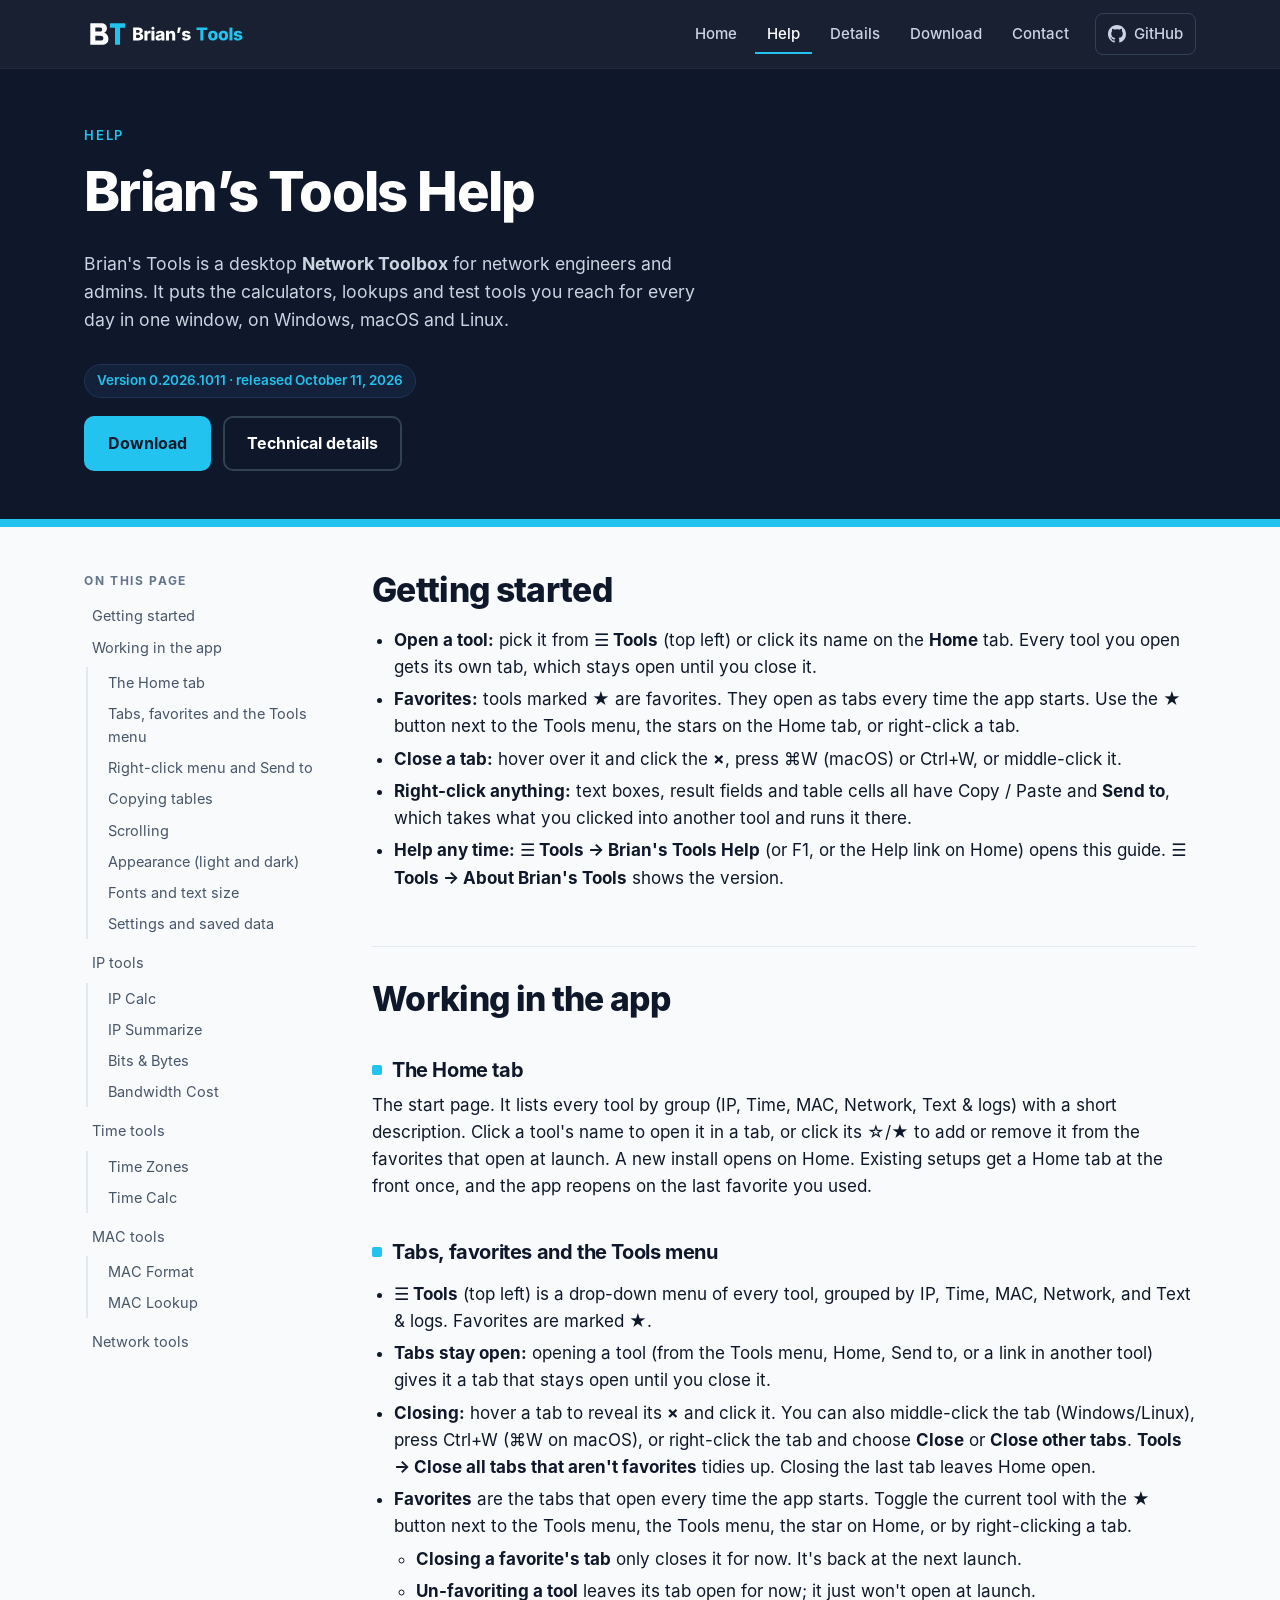
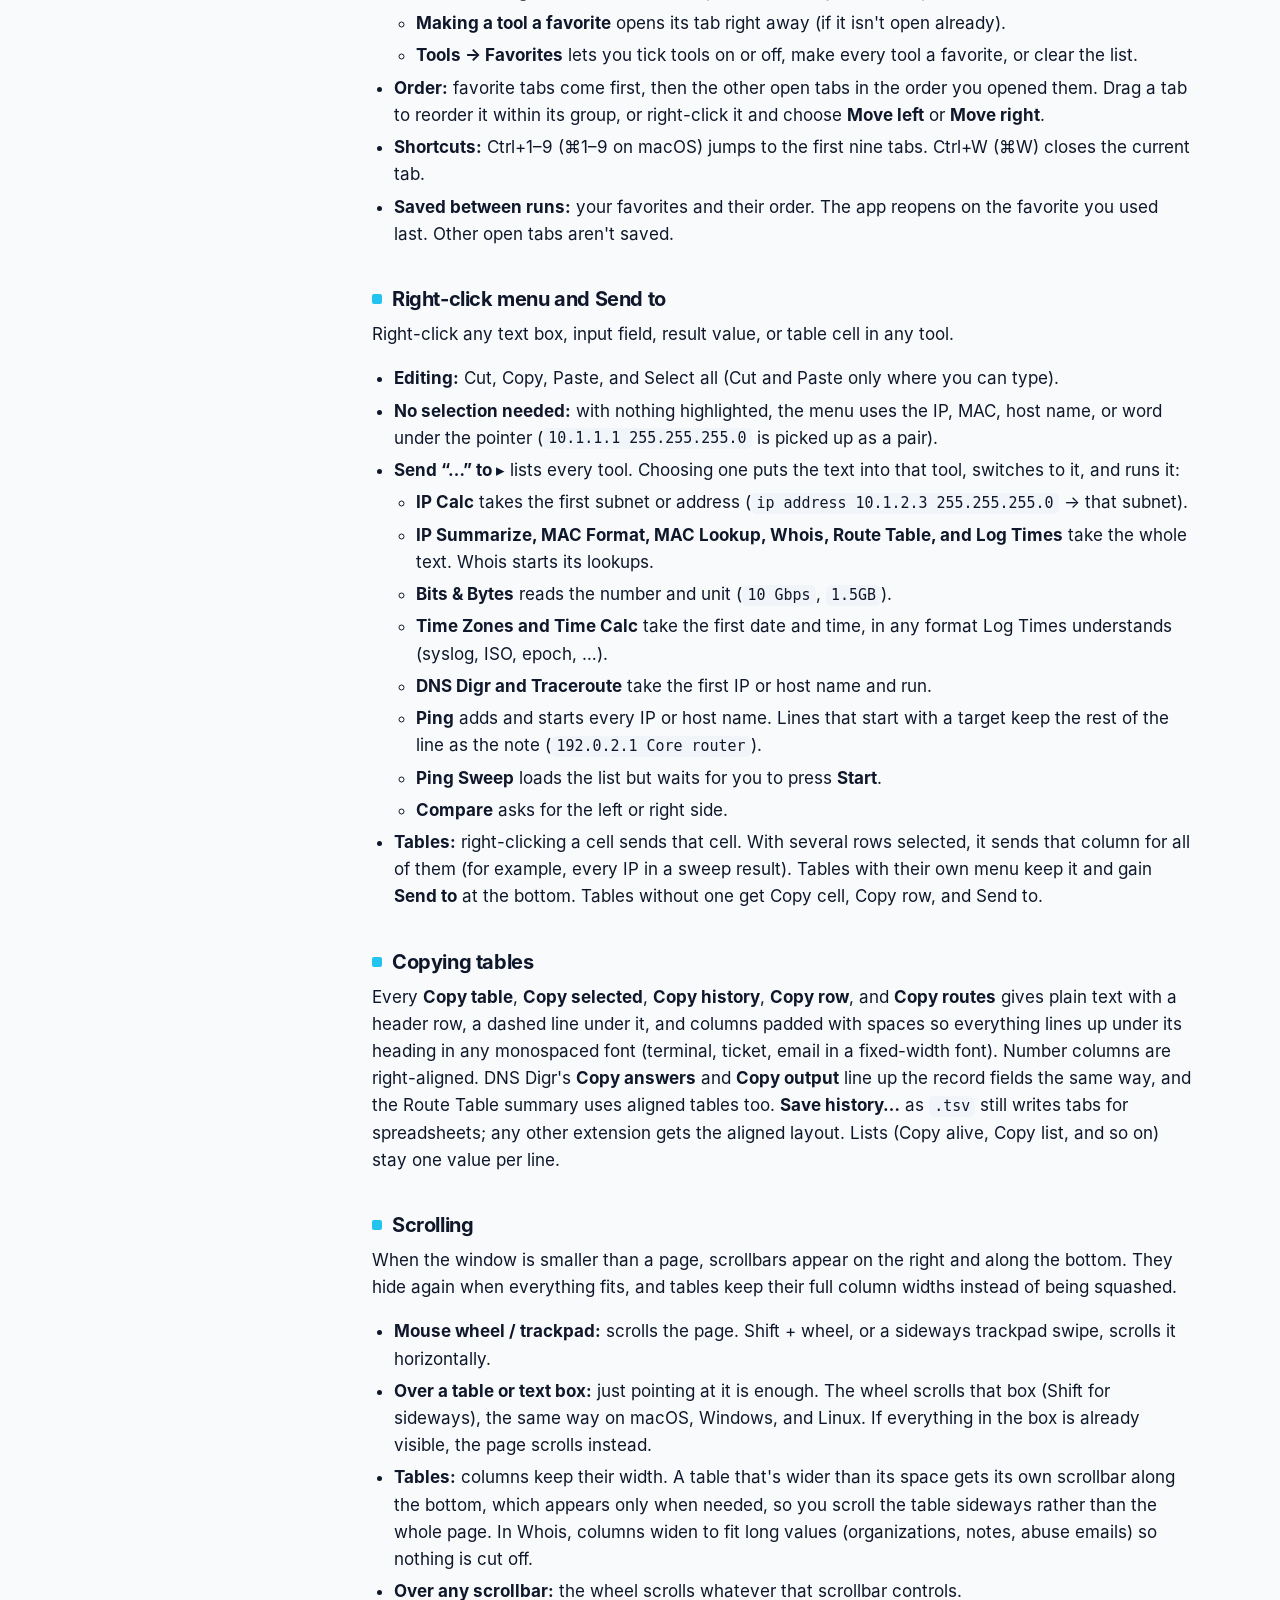
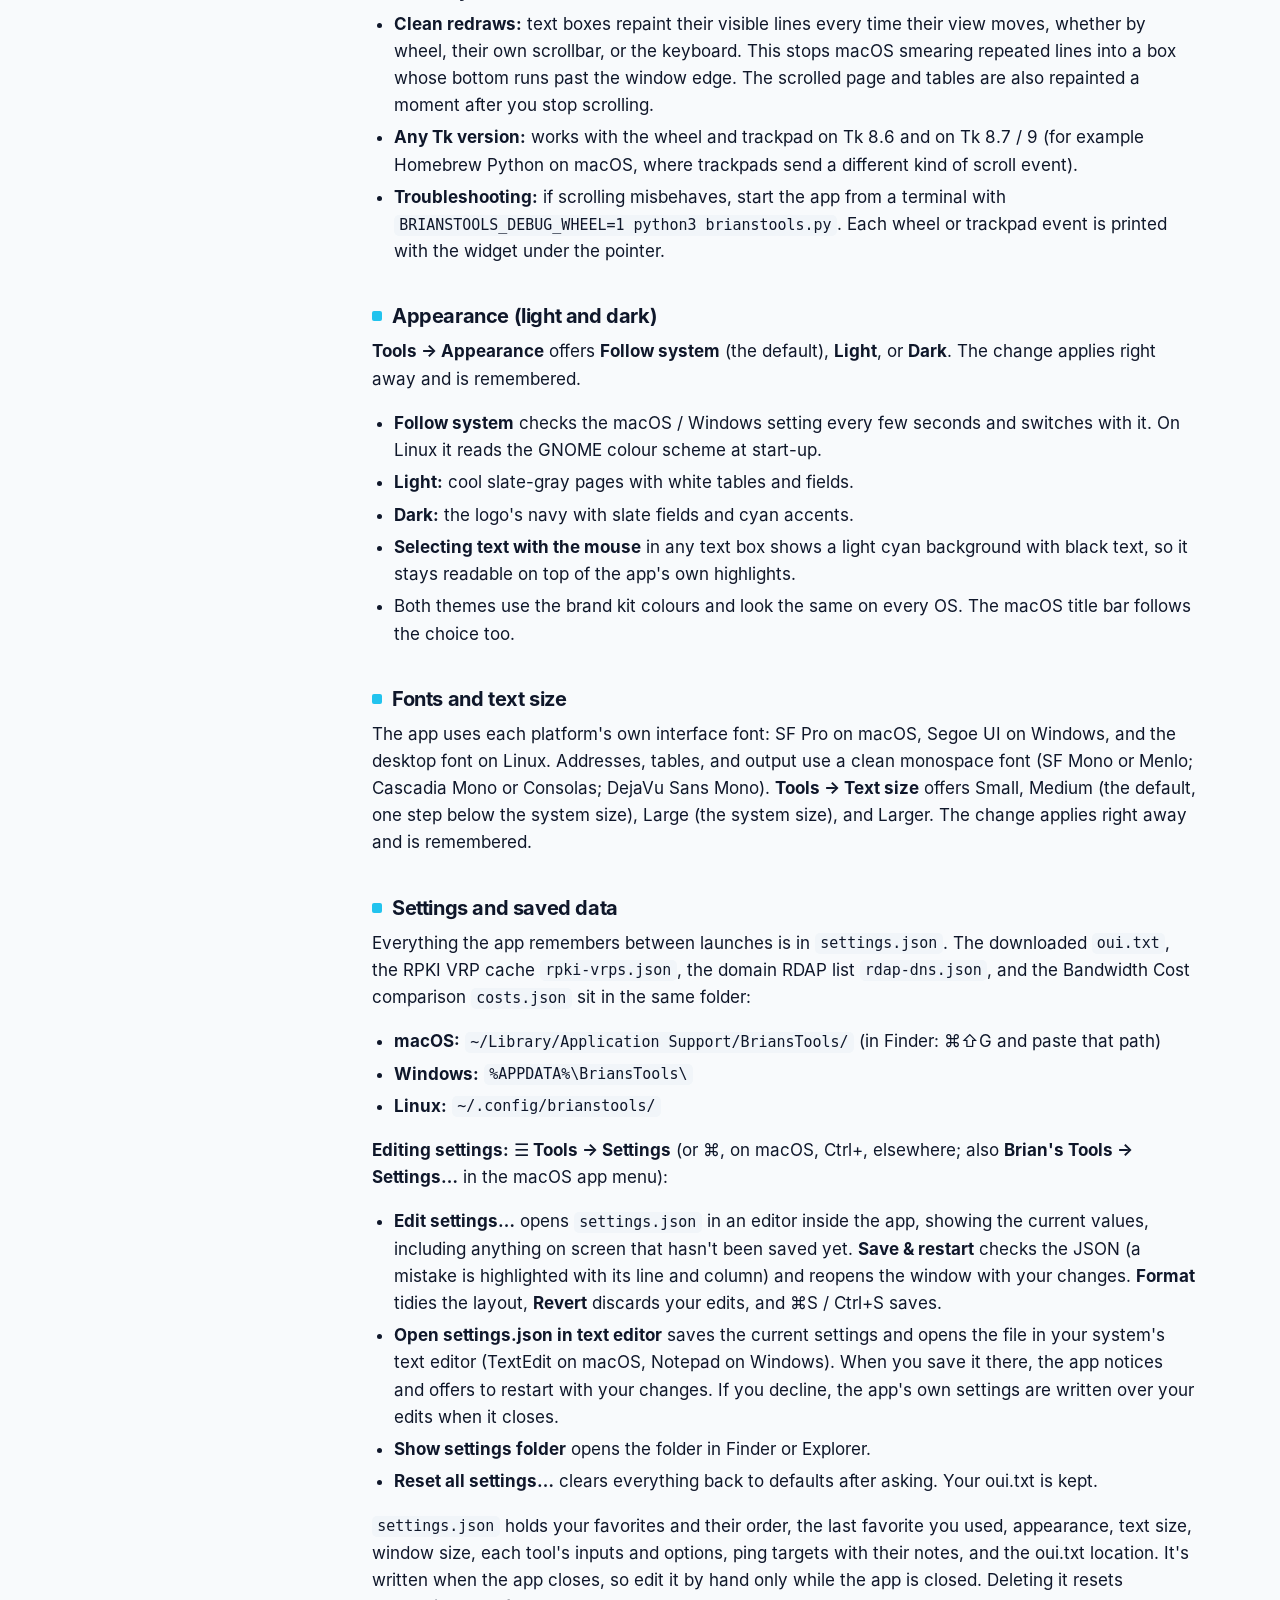
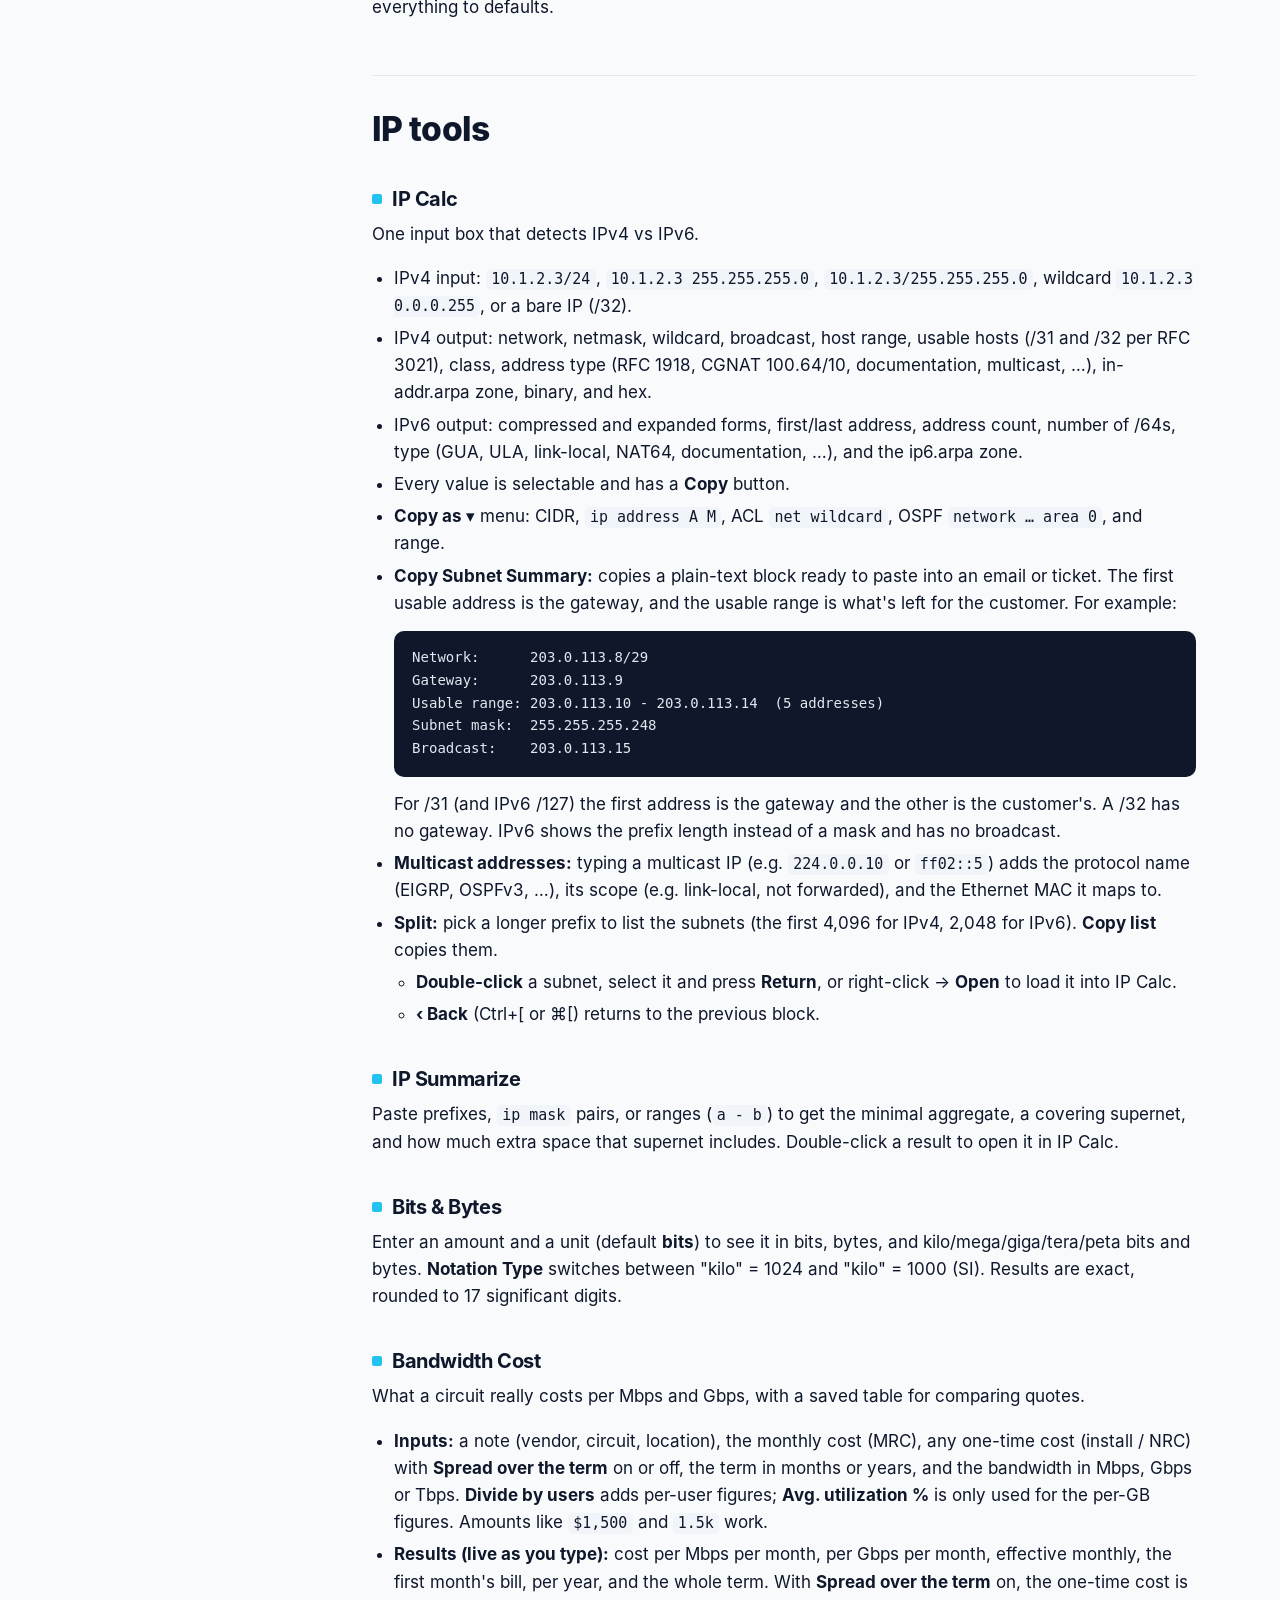
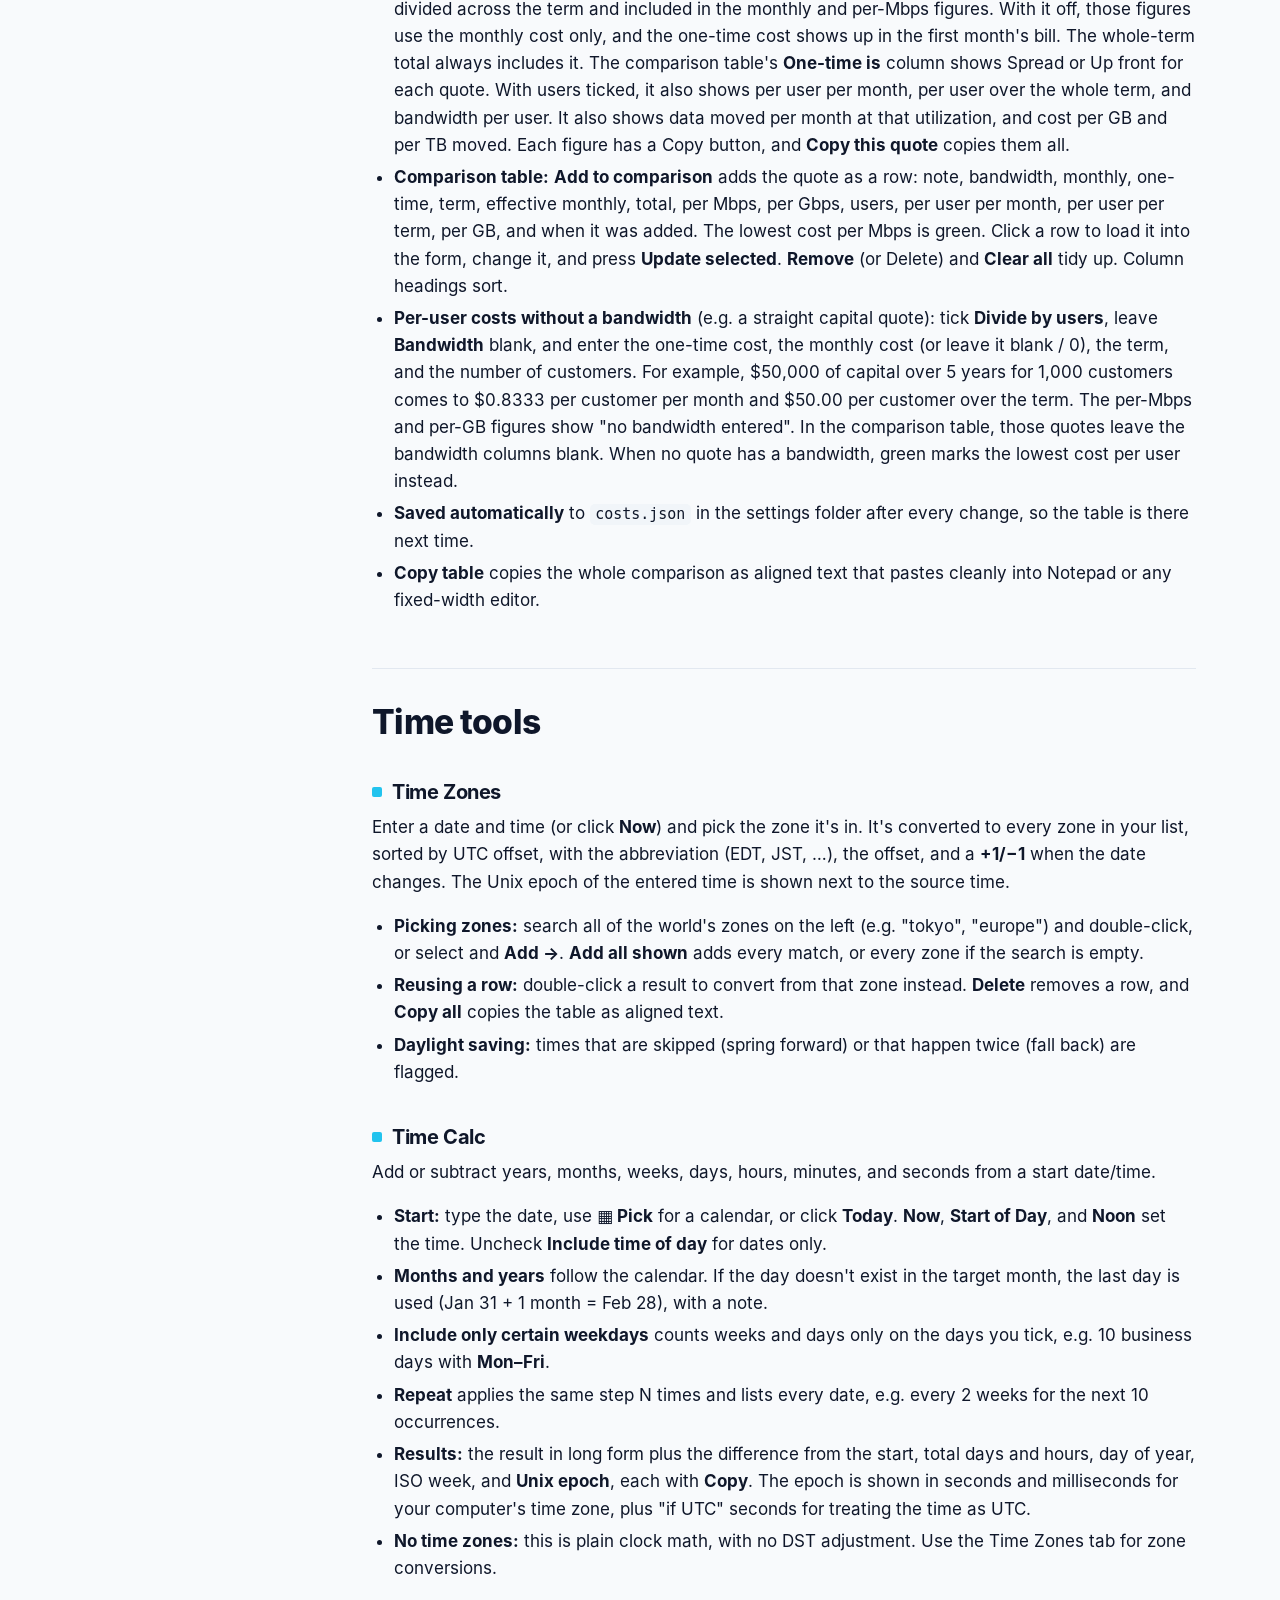
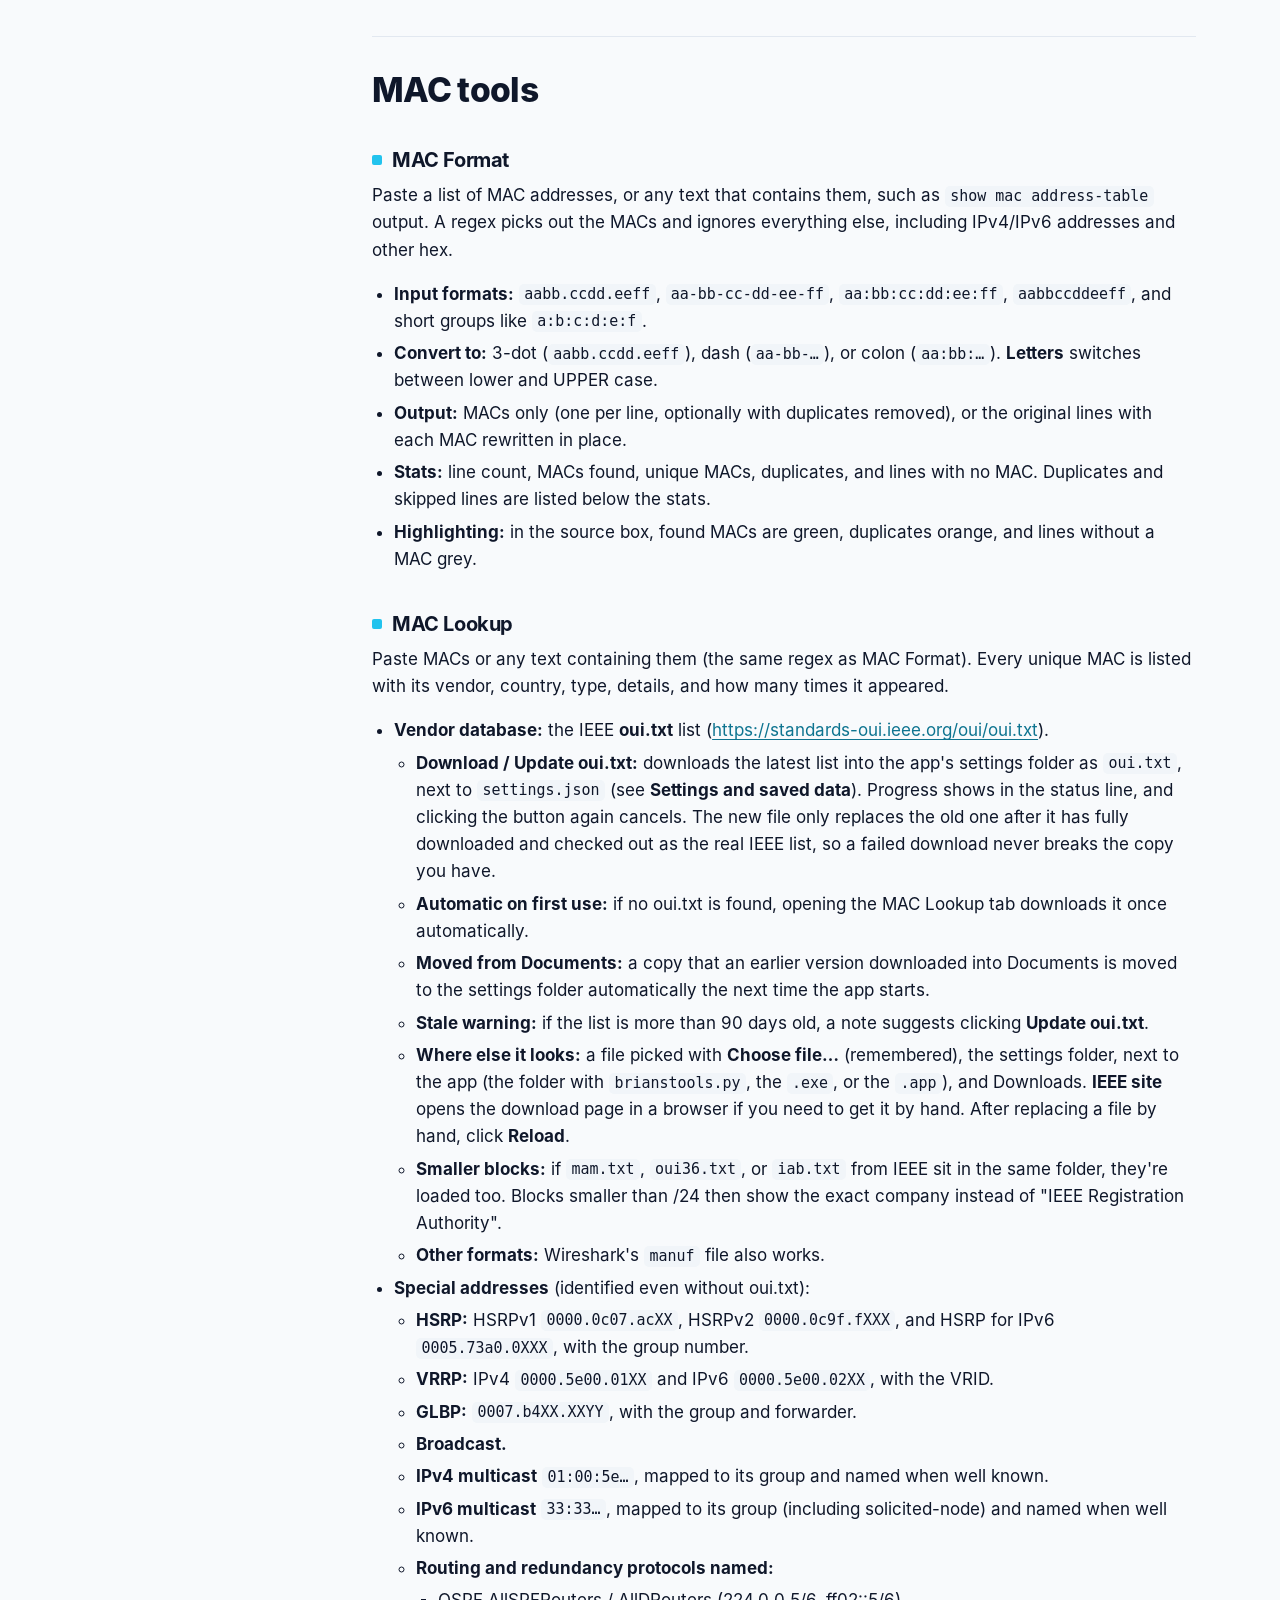
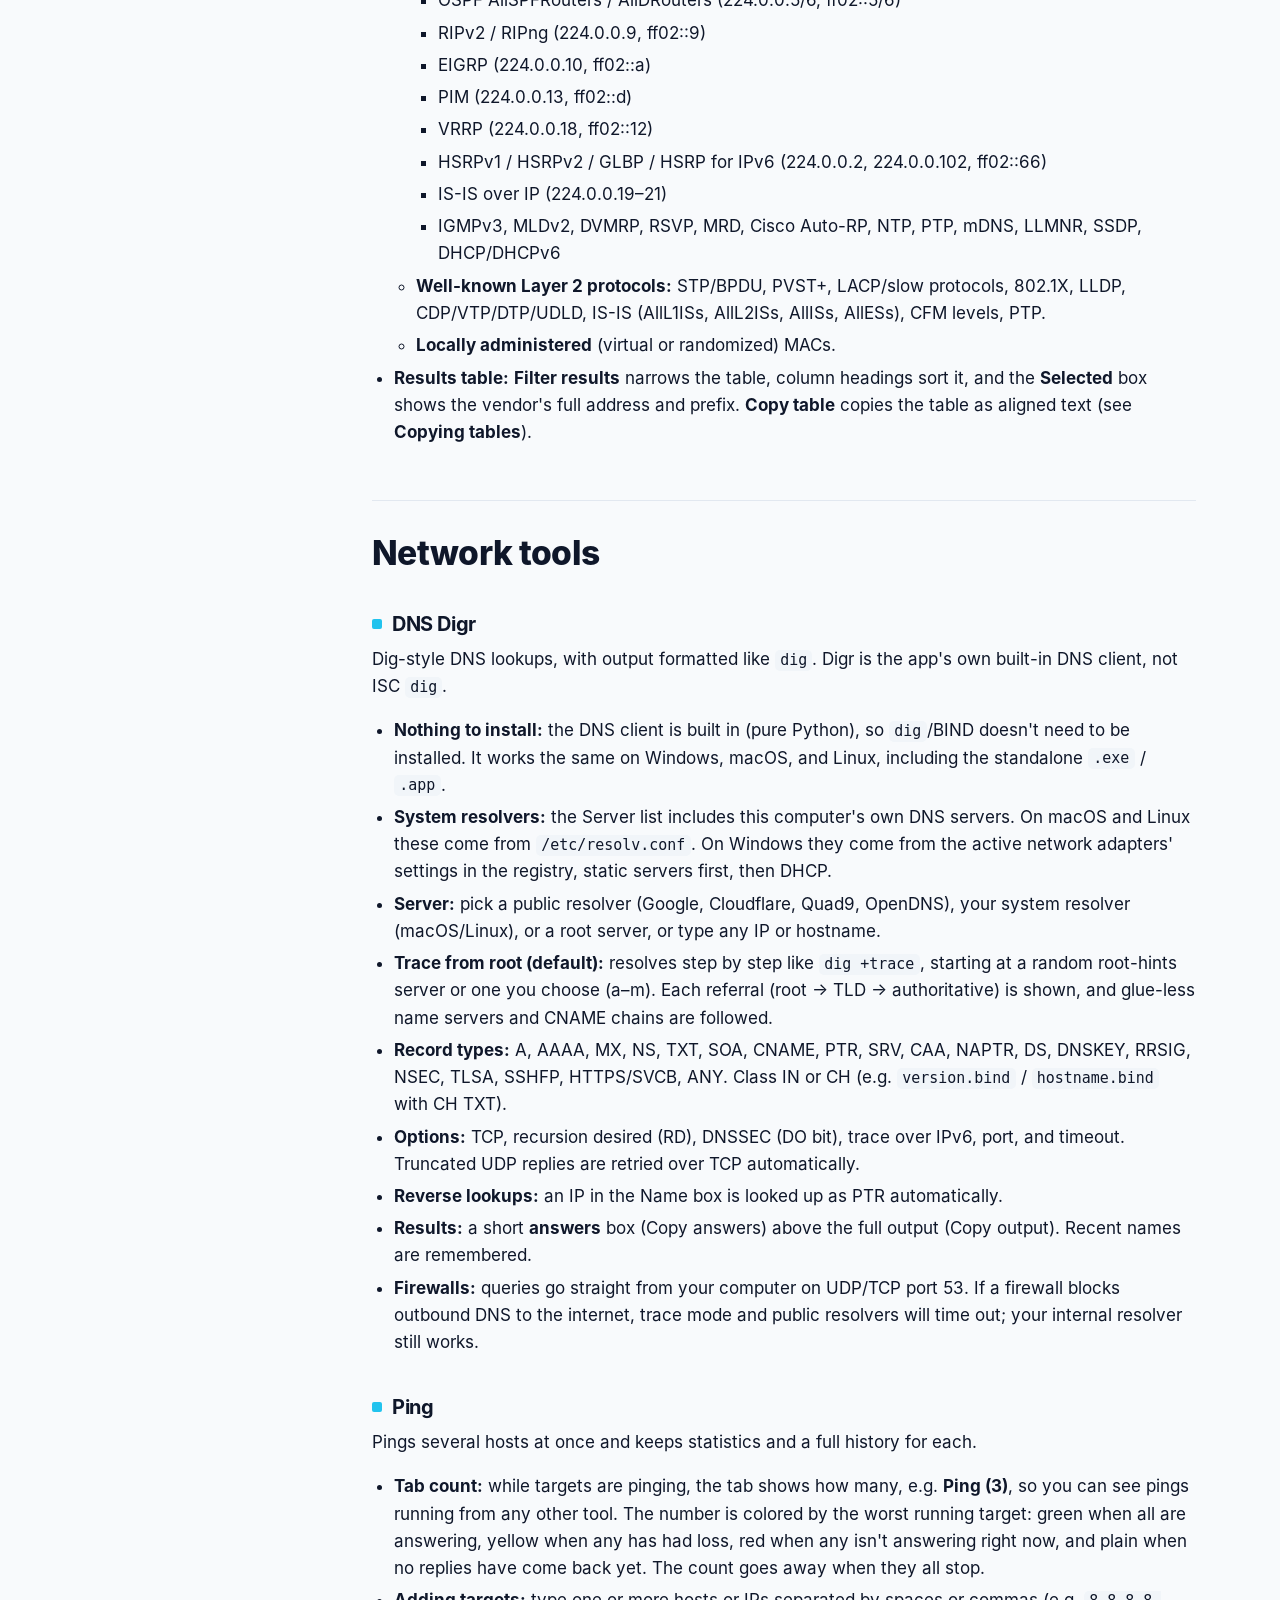
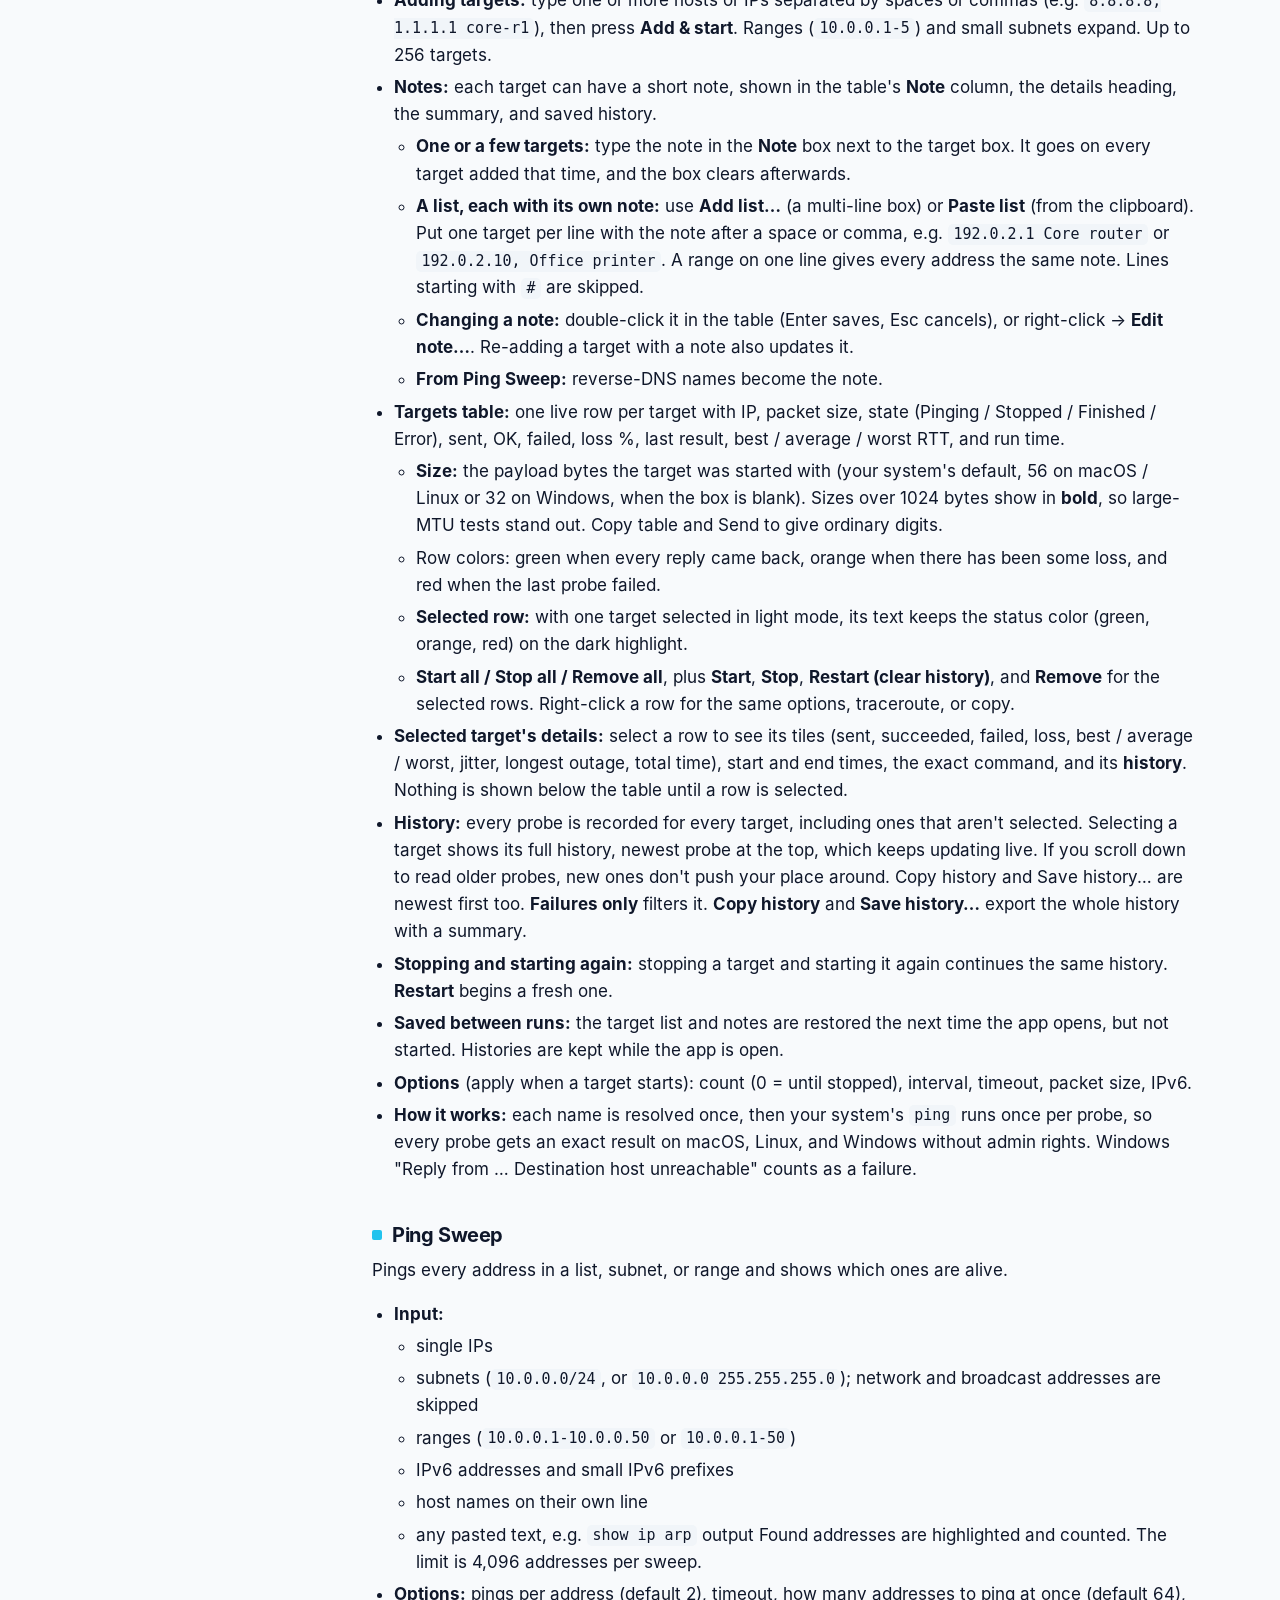
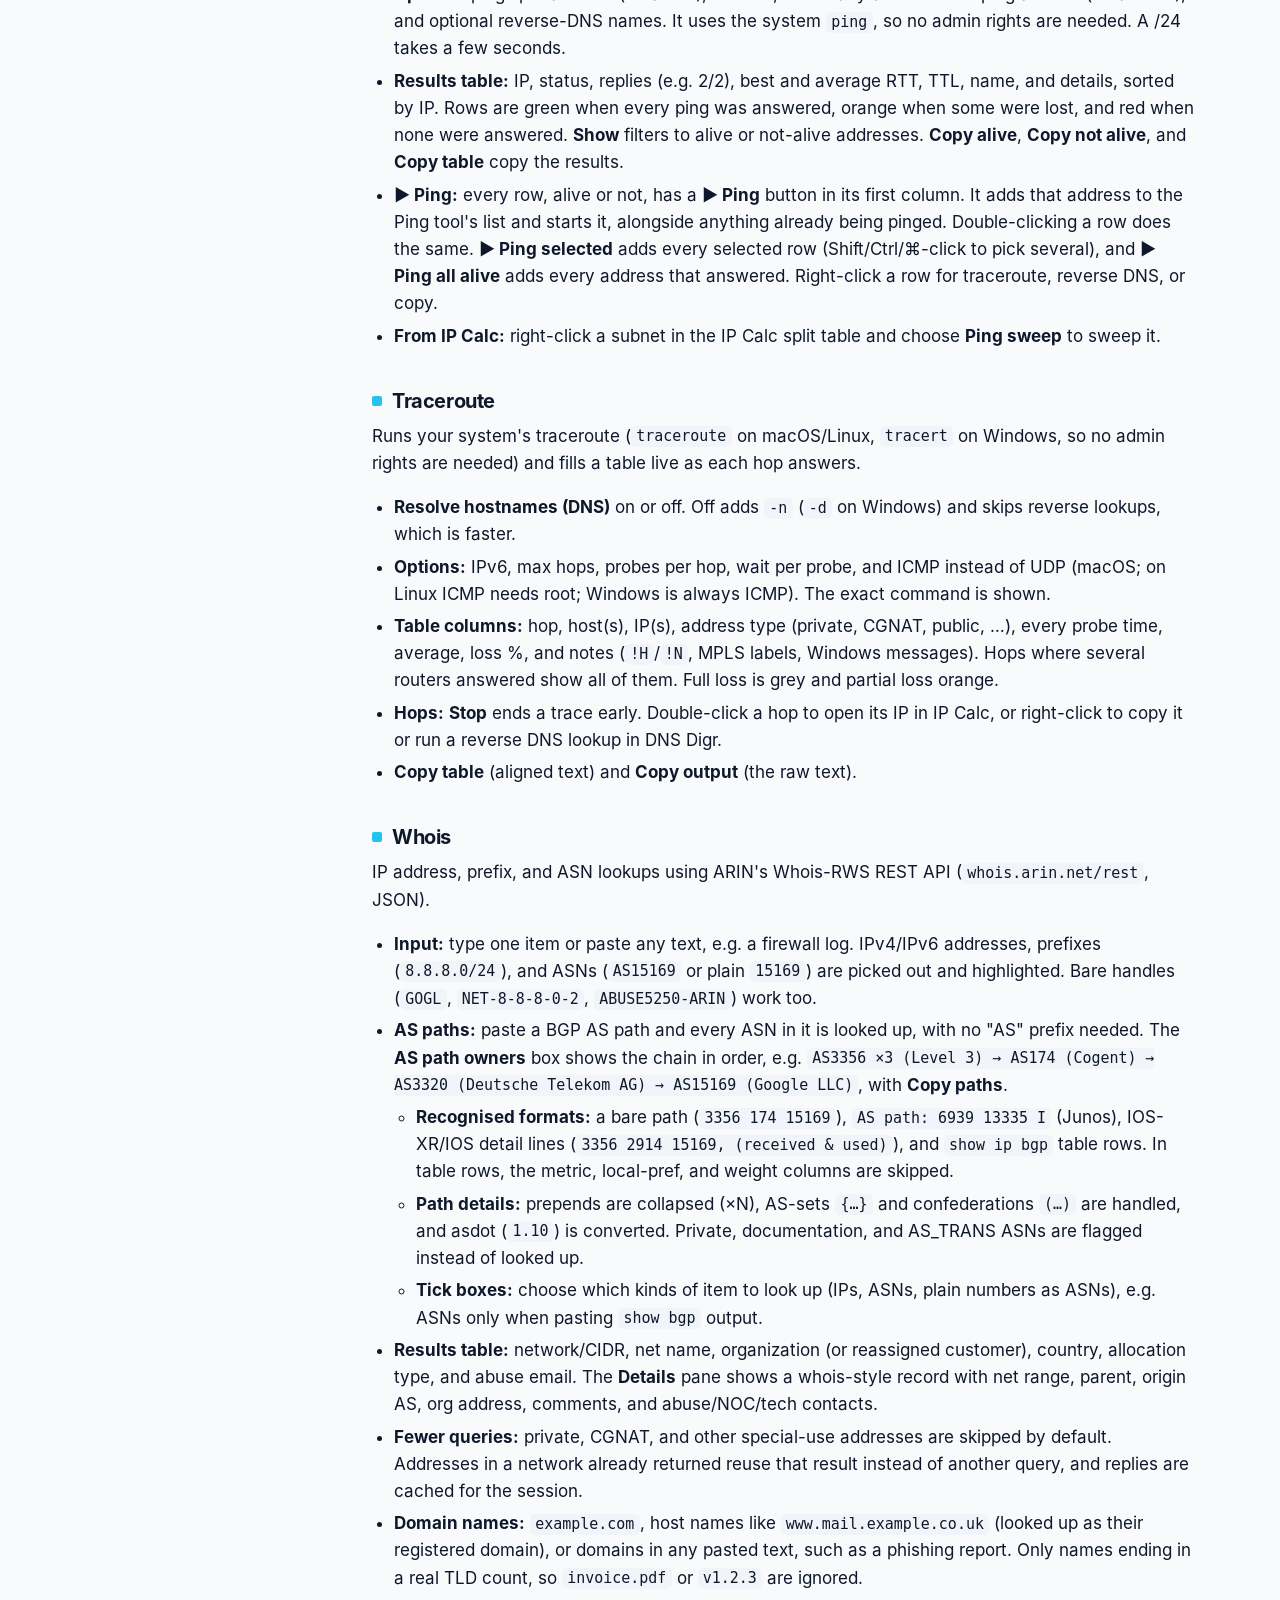
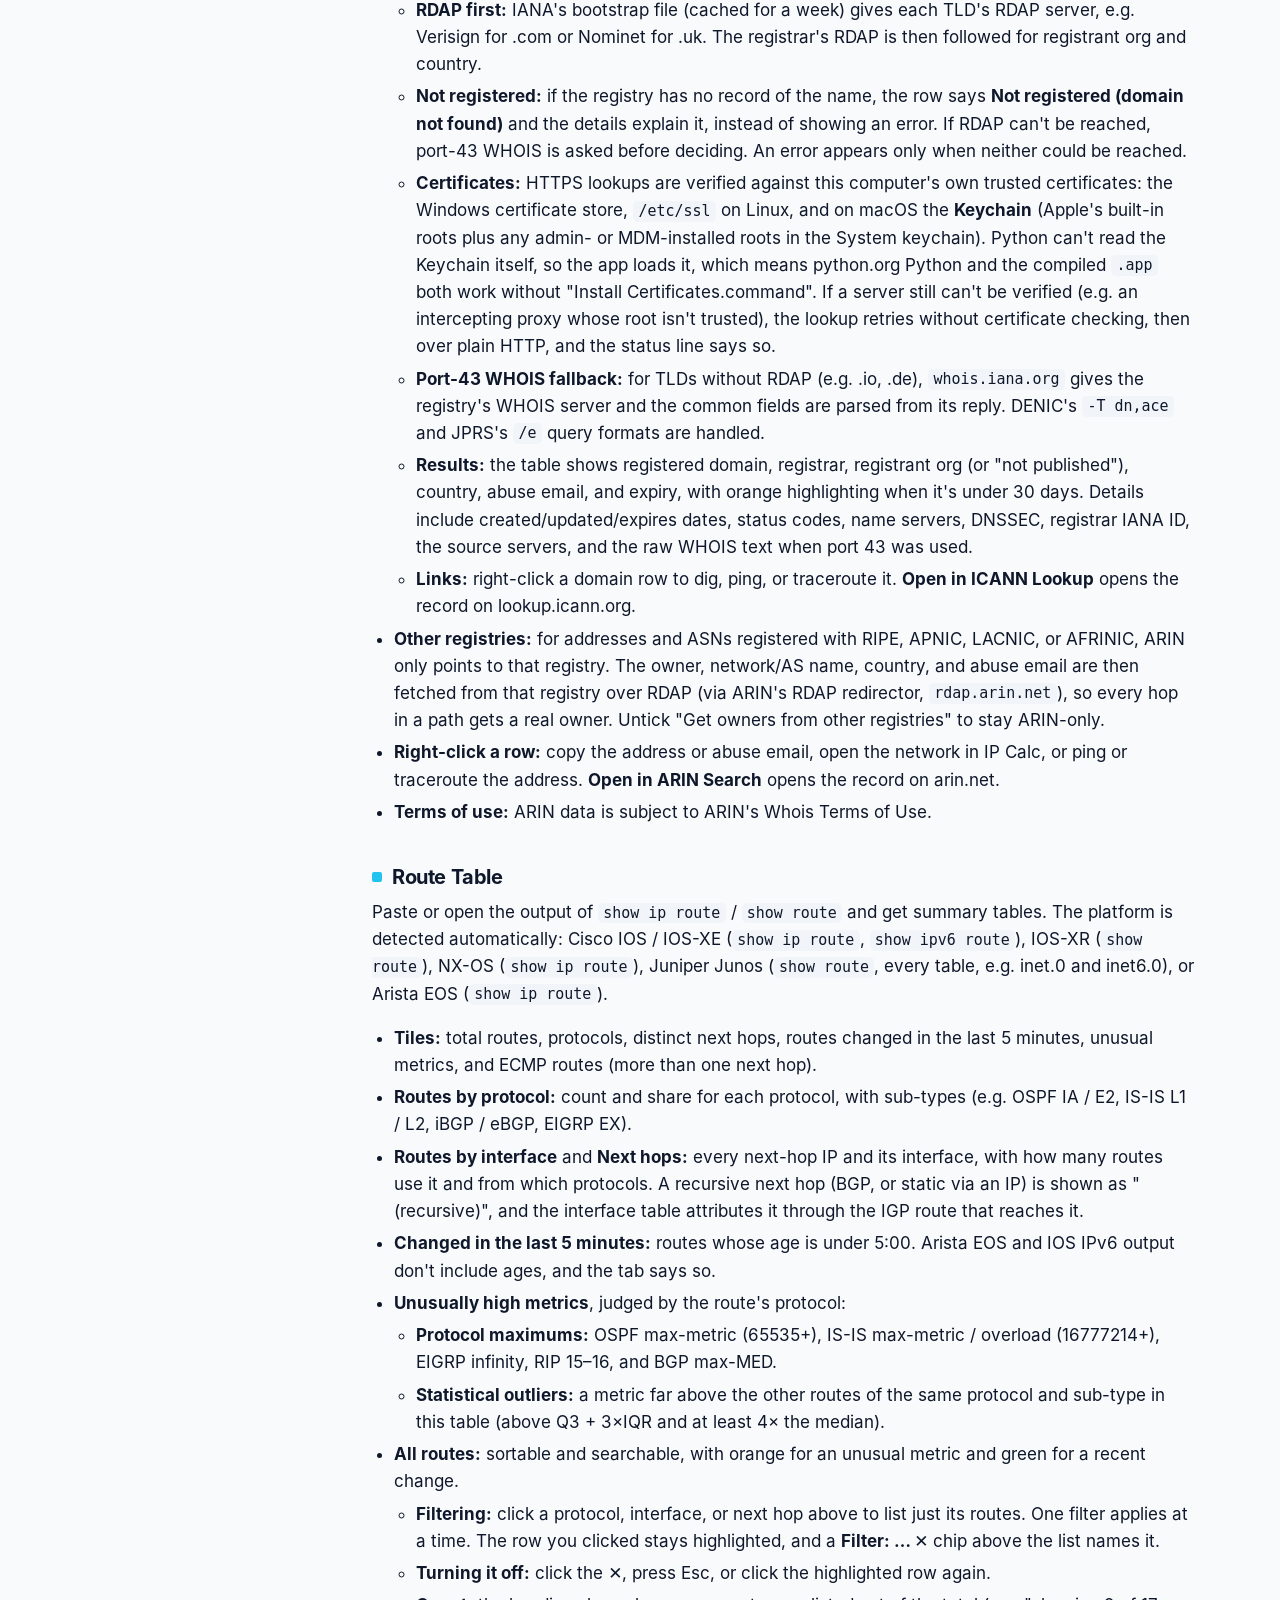
==== help/index.html @ f4515480 "Add files via upload" ====
<!doctype html>
<html lang="en">
<head>
<meta charset="utf-8">
<meta name="viewport" content="width=device-width, initial-scale=1">
<title>Help — Brian’s Tools</title>
<meta name="description" content="The Brian’s Tools user guide: every tool, shortcut, setting, and what the app connects to.">
<link rel="canonical" href="https://brianstools.net/help/">
<meta name="theme-color" content="#0f172a">
<link rel="icon" href="/favicon.ico" sizes="any">
<link rel="icon" href="/favicon.svg" type="image/svg+xml">
<link rel="apple-touch-icon" href="/apple-touch-icon.png">
<link rel="manifest" href="/site.webmanifest">
<meta property="og:type" content="website">
<meta property="og:site_name" content="Brian’s Tools">
<meta property="og:title" content="Help — Brian’s Tools">
<meta property="og:description" content="The Brian’s Tools user guide: every tool, shortcut, setting, and what the app connects to.">
<meta property="og:url" content="https://brianstools.net/help/">
<meta property="og:image" content="https://brianstools.net/assets/brand/og-image.png">
<meta name="twitter:card" content="summary_large_image">
<link rel="preload" href="/assets/fonts/Inter-ExtraBold.woff2" as="font" type="font/woff2" crossorigin>
<link rel="stylesheet" href="/assets/css/site.css">
</head>
<body>
<a class="skip" href="#main">Skip to content</a>
<header class="site-header">
  <div class="wrap bar">
    <a class="brand" href="/" aria-label="Brian’s Tools home"><img src="/assets/brand/logo-reversed.svg" alt="Brian’s Tools" width="190" height="42"></a>
    <button class="menu-btn" aria-expanded="false" aria-controls="nav">Menu</button>
    <nav id="nav" class="nav"><a href="/">Home</a><a href="/help/" aria-current="page">Help</a><a href="/details.html">Details</a><a href="/#download">Download</a><a href="/contact.html">Contact</a><a class="gh" href="https://github.com/briandean/brianstools" rel="noopener"><svg viewBox="0 0 16 16" width="18" height="18" aria-hidden="true"><path fill="currentColor" d="M8 0C3.58 0 0 3.58 0 8c0 3.54 2.29 6.53 5.47 7.59.4.07.55-.17.55-.38 0-.19-.01-.82-.01-1.49-2.01.37-2.53-.49-2.69-.94-.09-.23-.48-.94-.82-1.13-.28-.15-.68-.52-.01-.53.63-.01 1.08.58 1.23.82.72 1.21 1.87.87 2.33.66.07-.52.28-.87.51-1.07-1.78-.2-3.64-.89-3.64-3.95 0-.87.31-1.59.82-2.15-.08-.2-.36-1.02.08-2.12 0 0 .67-.21 2.2.82.64-.18 1.32-.27 2-.27.68 0 1.36.09 2 .27 1.53-1.04 2.2-.82 2.2-.82.44 1.1.16 1.92.08 2.12.51.56.82 1.27.82 2.15 0 3.07-1.87 3.75-3.65 3.95.29.25.54.73.54 1.48 0 1.07-.01 1.93-.01 2.2 0 .21.15.46.55.38A8.013 8.013 0 0016 8c0-4.42-3.58-8-8-8z"/></svg><span>GitHub</span></a></nav>
  </div>
</header>
<main id="main">

<section class="page-head"><div class="wrap">
  <p class="eyebrow">Help</p>
  <h1>Brian’s Tools Help</h1>
  <div class="lede"><p>Brian's Tools is a desktop <strong>Network Toolbox</strong> for network engineers and admins. It puts the calculators, lookups and test tools you reach for every day in one window, on Windows, macOS and Linux.</p></div>
  <p class="ver-chip">Version 0.2026.1011 · released October 11, 2026</p>
  <p class="cta"><a class="btn btn-primary" href="/#download">Download</a> <a class="btn btn-ghost" href="/details.html">Technical details</a></p>
</div></section>
<div class="wrap doc-layout">
  <aside class="doc-toc" aria-label="On this page"><p class="toc-title">On this page</p><ul class="toc"><li><a href="#getting-started">Getting started</a></li><li><a href="#working-in-the-app">Working in the app</a><ul><li><a href="#the-home-tab">The Home tab</a></li><li><a href="#tabs-favorites-and-the-tools-menu">Tabs, favorites and the Tools menu</a></li><li><a href="#right-click-menu-and-send-to">Right-click menu and Send to</a></li><li><a href="#copying-tables">Copying tables</a></li><li><a href="#scrolling">Scrolling</a></li><li><a href="#appearance-light-and-dark">Appearance (light and dark)</a></li><li><a href="#fonts-and-text-size">Fonts and text size</a></li><li><a href="#settings-and-saved-data">Settings and saved data</a></li></ul></li><li><a href="#ip-tools">IP tools</a><ul><li><a href="#ip-calc">IP Calc</a></li><li><a href="#ip-summarize">IP Summarize</a></li><li><a href="#bits-bytes">Bits & Bytes</a></li><li><a href="#bandwidth-cost">Bandwidth Cost</a></li></ul></li><li><a href="#time-tools">Time tools</a><ul><li><a href="#time-zones">Time Zones</a></li><li><a href="#time-calc">Time Calc</a></li></ul></li><li><a href="#mac-tools">MAC tools</a><ul><li><a href="#mac-format">MAC Format</a></li><li><a href="#mac-lookup">MAC Lookup</a></li></ul></li><li><a href="#network-tools">Network tools</a><ul><li><a href="#dns-digr">DNS Digr</a></li><li><a href="#ping">Ping</a></li><li><a href="#ping-sweep">Ping Sweep</a></li><li><a href="#traceroute">Traceroute</a></li><li><a href="#whois">Whois</a></li><li><a href="#route-table">Route Table</a></li><li><a href="#irr-rpki">IRR / RPKI</a></li></ul></li><li><a href="#text-and-log-tools">Text and log tools</a><ul><li><a href="#compare">Compare</a></li><li><a href="#log-times">Log Times</a></li></ul></li><li><a href="#keyboard-shortcuts">Keyboard shortcuts</a></li><li><a href="#network-use-and-privacy">Network use and privacy</a></li><li><a href="#troubleshooting">Troubleshooting</a></li><li><a href="#about">About</a></li></ul></aside>
  <article class="doc help">
<h2 id="getting-started">Getting started</h2>
<ul>
<li><strong>Open a tool:</strong> pick it from <strong>☰ Tools</strong> (top left) or click its name on the <strong>Home</strong> tab. Every tool you open gets its own tab, which stays open until you close it.</li>
<li><strong>Favorites:</strong> tools marked ★ are favorites. They open as tabs every time the app starts. Use the ★ button next to the Tools menu, the stars on the Home tab, or right-click a tab.</li>
<li><strong>Close a tab:</strong> hover over it and click the <strong>×</strong>, press ⌘W (macOS) or Ctrl+W, or middle-click it.</li>
<li><strong>Right-click anything:</strong> text boxes, result fields and table cells all have Copy / Paste and <strong>Send to</strong>, which takes what you clicked into another tool and runs it there.</li>
<li><strong>Help any time:</strong> <strong>☰ Tools → Brian's Tools Help</strong> (or F1, or the Help link on Home) opens this guide. <strong>☰ Tools → About Brian's Tools</strong> shows the version.</li>
</ul>
<h2 id="working-in-the-app">Working in the app</h2>
<h3 id="the-home-tab">The Home tab</h3>
<p>The start page. It lists every tool by group (IP, Time, MAC, Network, Text &amp; logs) with a short description. Click a tool's name to open it in a tab, or click its ☆/★ to add or remove it from the favorites that open at launch. A new install opens on Home. Existing setups get a Home tab at the front once, and the app reopens on the last favorite you used.</p>
<h3 id="tabs-favorites-and-the-tools-menu">Tabs, favorites and the Tools menu</h3>
<ul>
<li><strong>☰ Tools</strong> (top left) is a drop-down menu of every tool, grouped by IP, Time, MAC, Network, and Text &amp; logs. Favorites are marked ★.</li>
<li><strong>Tabs stay open:</strong> opening a tool (from the Tools menu, Home, Send to, or a link in another tool) gives it a tab that stays open until you close it.</li>
<li><strong>Closing:</strong> hover a tab to reveal its <strong>×</strong> and click it. You can also middle-click the tab (Windows/Linux), press Ctrl+W (⌘W on macOS), or right-click the tab and choose <strong>Close</strong> or <strong>Close other tabs</strong>. <strong>Tools → Close all tabs that aren't favorites</strong> tidies up. Closing the last tab leaves Home open.</li>
<li><strong>Favorites</strong> are the tabs that open every time the app starts. Toggle the current tool with the ★ button next to the Tools menu, the Tools menu, the star on Home, or by right-clicking a tab.
<ul>
<li><strong>Closing a favorite's tab</strong> only closes it for now. It's back at the next launch.</li>
<li><strong>Un-favoriting a tool</strong> leaves its tab open for now; it just won't open at launch.</li>
<li><strong>Making a tool a favorite</strong> opens its tab right away (if it isn't open already).</li>
<li><strong>Tools → Favorites</strong> lets you tick tools on or off, make every tool a favorite, or clear the list.</li>
</ul>
</li>
<li><strong>Order:</strong> favorite tabs come first, then the other open tabs in the order you opened them. Drag a tab to reorder it within its group, or right-click it and choose <strong>Move left</strong> or <strong>Move right</strong>.</li>
<li><strong>Shortcuts:</strong> Ctrl+1–9 (⌘1–9 on macOS) jumps to the first nine tabs. Ctrl+W (⌘W) closes the current tab.</li>
<li><strong>Saved between runs:</strong> your favorites and their order. The app reopens on the favorite you used last. Other open tabs aren't saved.</li>
</ul>
<h3 id="right-click-menu-and-send-to">Right-click menu and Send to</h3>
<p>Right-click any text box, input field, result value, or table cell in any tool.</p>
<ul>
<li><strong>Editing:</strong> Cut, Copy, Paste, and Select all (Cut and Paste only where you can type).</li>
<li><strong>No selection needed:</strong> with nothing highlighted, the menu uses the IP, MAC, host name, or word under the pointer (<code>10.1.1.1 255.255.255.0</code> is picked up as a pair).</li>
<li><strong>Send “…” to ▸</strong> lists every tool. Choosing one puts the text into that tool, switches to it, and runs it:
<ul>
<li><strong>IP Calc</strong> takes the first subnet or address (<code>ip address 10.1.2.3 255.255.255.0</code> → that subnet).</li>
<li><strong>IP Summarize, MAC Format, MAC Lookup, Whois, Route Table, and Log Times</strong> take the whole text. Whois starts its lookups.</li>
<li><strong>Bits &amp; Bytes</strong> reads the number and unit (<code>10 Gbps</code>, <code>1.5GB</code>).</li>
<li><strong>Time Zones and Time Calc</strong> take the first date and time, in any format Log Times understands (syslog, ISO, epoch, …).</li>
<li><strong>DNS Digr and Traceroute</strong> take the first IP or host name and run.</li>
<li><strong>Ping</strong> adds and starts every IP or host name. Lines that start with a target keep the rest of the line as the note (<code>192.0.2.1 Core router</code>).</li>
<li><strong>Ping Sweep</strong> loads the list but waits for you to press <strong>Start</strong>.</li>
<li><strong>Compare</strong> asks for the left or right side.</li>
</ul>
</li>
<li><strong>Tables:</strong> right-clicking a cell sends that cell. With several rows selected, it sends that column for all of them (for example, every IP in a sweep result). Tables with their own menu keep it and gain <strong>Send to</strong> at the bottom. Tables without one get Copy cell, Copy row, and Send to.</li>
</ul>
<h3 id="copying-tables">Copying tables</h3>
<p>Every <strong>Copy table</strong>, <strong>Copy selected</strong>, <strong>Copy history</strong>, <strong>Copy row</strong>, and <strong>Copy routes</strong> gives plain text with a header row, a dashed line under it, and columns padded with spaces so everything lines up under its heading in any monospaced font (terminal, ticket, email in a fixed-width font). Number columns are right-aligned. DNS Digr's <strong>Copy answers</strong> and <strong>Copy output</strong> line up the record fields the same way, and the Route Table summary uses aligned tables too. <strong>Save history…</strong> as <code>.tsv</code> still writes tabs for spreadsheets; any other extension gets the aligned layout. Lists (Copy alive, Copy list, and so on) stay one value per line.</p>
<h3 id="scrolling">Scrolling</h3>
<p>When the window is smaller than a page, scrollbars appear on the right and along the bottom. They hide again when everything fits, and tables keep their full column widths instead of being squashed.</p>
<ul>
<li><strong>Mouse wheel / trackpad:</strong> scrolls the page. Shift + wheel, or a sideways trackpad swipe, scrolls it horizontally.</li>
<li><strong>Over a table or text box:</strong> just pointing at it is enough. The wheel scrolls that box (Shift for sideways), the same way on macOS, Windows, and Linux. If everything in the box is already visible, the page scrolls instead.</li>
<li><strong>Tables:</strong> columns keep their width. A table that's wider than its space gets its own scrollbar along the bottom, which appears only when needed, so you scroll the table sideways rather than the whole page. In Whois, columns widen to fit long values (organizations, notes, abuse emails) so nothing is cut off.</li>
<li><strong>Over any scrollbar:</strong> the wheel scrolls whatever that scrollbar controls.</li>
<li><strong>Clean redraws:</strong> text boxes repaint their visible lines every time their view moves, whether by wheel, their own scrollbar, or the keyboard. This stops macOS smearing repeated lines into a box whose bottom runs past the window edge. The scrolled page and tables are also repainted a moment after you stop scrolling.</li>
<li><strong>Any Tk version:</strong> works with the wheel and trackpad on Tk 8.6 and on Tk 8.7 / 9 (for example Homebrew Python on macOS, where trackpads send a different kind of scroll event).</li>
<li><strong>Troubleshooting:</strong> if scrolling misbehaves, start the app from a terminal with <code>BRIANSTOOLS_DEBUG_WHEEL=1 python3 brianstools.py</code>. Each wheel or trackpad event is printed with the widget under the pointer.</li>
</ul>
<h3 id="appearance-light-and-dark">Appearance (light and dark)</h3>
<p><strong>Tools → Appearance</strong> offers <strong>Follow system</strong> (the default), <strong>Light</strong>, or <strong>Dark</strong>. The change applies right away and is remembered.</p>
<ul>
<li><strong>Follow system</strong> checks the macOS / Windows setting every few seconds and switches with it. On Linux it reads the GNOME colour scheme at start-up.</li>
<li><strong>Light:</strong> cool slate-gray pages with white tables and fields.</li>
<li><strong>Dark:</strong> the logo's navy with slate fields and cyan accents.</li>
<li><strong>Selecting text with the mouse</strong> in any text box shows a light cyan background with black text, so it stays readable on top of the app's own highlights.</li>
<li>Both themes use the brand kit colours and look the same on every OS. The macOS title bar follows the choice too.</li>
</ul>
<h3 id="fonts-and-text-size">Fonts and text size</h3>
<p>The app uses each platform's own interface font: SF Pro on macOS, Segoe UI on Windows, and the desktop font on Linux. Addresses, tables, and output use a clean monospace font (SF Mono or Menlo; Cascadia Mono or Consolas; DejaVu Sans Mono). <strong>Tools → Text size</strong> offers Small, Medium (the default, one step below the system size), Large (the system size), and Larger. The change applies right away and is remembered.</p>
<h3 id="settings-and-saved-data">Settings and saved data</h3>
<p>Everything the app remembers between launches is in <code>settings.json</code>. The downloaded <code>oui.txt</code>, the RPKI VRP cache <code>rpki-vrps.json</code>, the domain RDAP list <code>rdap-dns.json</code>, and the Bandwidth Cost comparison <code>costs.json</code> sit in the same folder:</p>
<ul>
<li><strong>macOS:</strong> <code>~/Library/Application Support/BriansTools/</code> (in Finder: ⌘⇧G and paste that path)</li>
<li><strong>Windows:</strong> <code>%APPDATA%\BriansTools\</code></li>
<li><strong>Linux:</strong> <code>~/.config/brianstools/</code></li>
</ul>
<p><strong>Editing settings:</strong> <strong>☰ Tools → Settings</strong> (or ⌘, on macOS, Ctrl+, elsewhere; also <strong>Brian's Tools → Settings…</strong> in the macOS app menu):</p>
<ul>
<li><strong>Edit settings…</strong> opens <code>settings.json</code> in an editor inside the app, showing the current values, including anything on screen that hasn't been saved yet. <strong>Save &amp; restart</strong> checks the JSON (a mistake is highlighted with its line and column) and reopens the window with your changes. <strong>Format</strong> tidies the layout, <strong>Revert</strong> discards your edits, and ⌘S / Ctrl+S saves.</li>
<li><strong>Open settings.json in text editor</strong> saves the current settings and opens the file in your system's text editor (TextEdit on macOS, Notepad on Windows). When you save it there, the app notices and offers to restart with your changes. If you decline, the app's own settings are written over your edits when it closes.</li>
<li><strong>Show settings folder</strong> opens the folder in Finder or Explorer.</li>
<li><strong>Reset all settings…</strong> clears everything back to defaults after asking. Your oui.txt is kept.</li>
</ul>
<p><code>settings.json</code> holds your favorites and their order, the last favorite you used, appearance, text size, window size, each tool's inputs and options, ping targets with their notes, and the oui.txt location. It's written when the app closes, so edit it by hand only while the app is closed. Deleting it resets everything to defaults.</p>
<h2 id="ip-tools">IP tools</h2>
<h3 id="ip-calc">IP Calc</h3>
<p>One input box that detects IPv4 vs IPv6.</p>
<ul>
<li>IPv4 input: <code>10.1.2.3/24</code>, <code>10.1.2.3 255.255.255.0</code>, <code>10.1.2.3/255.255.255.0</code>, wildcard <code>10.1.2.3 0.0.0.255</code>, or a bare IP (/32).</li>
<li>IPv4 output: network, netmask, wildcard, broadcast, host range, usable hosts (/31 and /32 per RFC 3021), class, address type (RFC 1918, CGNAT 100.64/10, documentation, multicast, …), in-addr.arpa zone, binary, and hex.</li>
<li>IPv6 output: compressed and expanded forms, first/last address, address count, number of /64s, type (GUA, ULA, link-local, NAT64, documentation, …), and the ip6.arpa zone.</li>
<li>Every value is selectable and has a <strong>Copy</strong> button.</li>
<li><strong>Copy as ▾</strong> menu: CIDR, <code>ip address A M</code>, ACL <code>net wildcard</code>, OSPF <code>network … area 0</code>, and range.</li>
<li><strong>Copy Subnet Summary:</strong> copies a plain-text block ready to paste into an email or ticket. The first usable address is the gateway, and the usable range is what's left for the customer. For example:<pre><code>Network:      203.0.113.8/29
Gateway:      203.0.113.9
Usable range: 203.0.113.10 - 203.0.113.14  (5 addresses)
Subnet mask:  255.255.255.248
Broadcast:    203.0.113.15
</code></pre>
For /31 (and IPv6 /127) the first address is the gateway and the other is the customer's. A /32 has no gateway. IPv6 shows the prefix length instead of a mask and has no broadcast.</li>
<li><strong>Multicast addresses:</strong> typing a multicast IP (e.g. <code>224.0.0.10</code> or <code>ff02::5</code>) adds the protocol name (EIGRP, OSPFv3, …), its scope (e.g. link-local, not forwarded), and the Ethernet MAC it maps to.</li>
<li><strong>Split:</strong> pick a longer prefix to list the subnets (the first 4,096 for IPv4, 2,048 for IPv6). <strong>Copy list</strong> copies them.
<ul>
<li><strong>Double-click</strong> a subnet, select it and press <strong>Return</strong>, or right-click → <strong>Open</strong> to load it into IP Calc.</li>
<li><strong>‹ Back</strong> (Ctrl+[ or ⌘[) returns to the previous block.</li>
</ul>
</li>
</ul>
<h3 id="ip-summarize">IP Summarize</h3>
<p>Paste prefixes, <code>ip mask</code> pairs, or ranges (<code>a - b</code>) to get the minimal aggregate, a covering supernet, and how much extra space that supernet includes. Double-click a result to open it in IP Calc.</p>
<h3 id="bits-bytes">Bits &amp; Bytes</h3>
<p>Enter an amount and a unit (default <strong>bits</strong>) to see it in bits, bytes, and kilo/mega/giga/tera/peta bits and bytes. <strong>Notation Type</strong> switches between &quot;kilo&quot; = 1024 and &quot;kilo&quot; = 1000 (SI). Results are exact, rounded to 17 significant digits.</p>
<h3 id="bandwidth-cost">Bandwidth Cost</h3>
<p>What a circuit really costs per Mbps and Gbps, with a saved table for comparing quotes.</p>
<ul>
<li><strong>Inputs:</strong> a note (vendor, circuit, location), the monthly cost (MRC), any one-time cost (install / NRC) with <strong>Spread over the term</strong> on or off, the term in months or years, and the bandwidth in Mbps, Gbps or Tbps. <strong>Divide by users</strong> adds per-user figures; <strong>Avg. utilization %</strong> is only used for the per-GB figures. Amounts like <code>$1,500</code> and <code>1.5k</code> work.</li>
<li><strong>Results (live as you type):</strong> cost per Mbps per month, per Gbps per month, effective monthly, the first month's bill, per year, and the whole term. With <strong>Spread over the term</strong> on, the one-time cost is divided across the term and included in the monthly and per-Mbps figures. With it off, those figures use the monthly cost only, and the one-time cost shows up in the first month's bill. The whole-term total always includes it. The comparison table's <strong>One-time is</strong> column shows Spread or Up front for each quote. With users ticked, it also shows per user per month, per user over the whole term, and bandwidth per user. It also shows data moved per month at that utilization, and cost per GB and per TB moved. Each figure has a Copy button, and <strong>Copy this quote</strong> copies them all.</li>
<li><strong>Comparison table:</strong> <strong>Add to comparison</strong> adds the quote as a row: note, bandwidth, monthly, one-time, term, effective monthly, total, per Mbps, per Gbps, users, per user per month, per user per term, per GB, and when it was added. The lowest cost per Mbps is green. Click a row to load it into the form, change it, and press <strong>Update selected</strong>. <strong>Remove</strong> (or Delete) and <strong>Clear all</strong> tidy up. Column headings sort.</li>
<li><strong>Per-user costs without a bandwidth</strong> (e.g. a straight capital quote): tick <strong>Divide by users</strong>, leave <strong>Bandwidth</strong> blank, and enter the one-time cost, the monthly cost (or leave it blank / 0), the term, and the number of customers. For example, $50,000 of capital over 5 years for 1,000 customers comes to $0.8333 per customer per month and $50.00 per customer over the term. The per-Mbps and per-GB figures show &quot;no bandwidth entered&quot;. In the comparison table, those quotes leave the bandwidth columns blank. When no quote has a bandwidth, green marks the lowest cost per user instead.</li>
<li><strong>Saved automatically</strong> to <code>costs.json</code> in the settings folder after every change, so the table is there next time.</li>
<li><strong>Copy table</strong> copies the whole comparison as aligned text that pastes cleanly into Notepad or any fixed-width editor.</li>
</ul>
<h2 id="time-tools">Time tools</h2>
<h3 id="time-zones">Time Zones</h3>
<p>Enter a date and time (or click <strong>Now</strong>) and pick the zone it's in. It's converted to every zone in your list, sorted by UTC offset, with the abbreviation (EDT, JST, …), the offset, and a <strong>+1/−1</strong> when the date changes. The Unix epoch of the entered time is shown next to the source time.</p>
<ul>
<li><strong>Picking zones:</strong> search all of the world's zones on the left (e.g. &quot;tokyo&quot;, &quot;europe&quot;) and double-click, or select and <strong>Add →</strong>. <strong>Add all shown</strong> adds every match, or every zone if the search is empty.</li>
<li><strong>Reusing a row:</strong> double-click a result to convert from that zone instead. <strong>Delete</strong> removes a row, and <strong>Copy all</strong> copies the table as aligned text.</li>
<li><strong>Daylight saving:</strong> times that are skipped (spring forward) or that happen twice (fall back) are flagged.</li>
</ul>
<h3 id="time-calc">Time Calc</h3>
<p>Add or subtract years, months, weeks, days, hours, minutes, and seconds from a start date/time.</p>
<ul>
<li><strong>Start:</strong> type the date, use <strong>▦ Pick</strong> for a calendar, or click <strong>Today</strong>. <strong>Now</strong>, <strong>Start of Day</strong>, and <strong>Noon</strong> set the time. Uncheck <strong>Include time of day</strong> for dates only.</li>
<li><strong>Months and years</strong> follow the calendar. If the day doesn't exist in the target month, the last day is used (Jan 31 + 1 month = Feb 28), with a note.</li>
<li><strong>Include only certain weekdays</strong> counts weeks and days only on the days you tick, e.g. 10 business days with <strong>Mon–Fri</strong>.</li>
<li><strong>Repeat</strong> applies the same step N times and lists every date, e.g. every 2 weeks for the next 10 occurrences.</li>
<li><strong>Results:</strong> the result in long form plus the difference from the start, total days and hours, day of year, ISO week, and <strong>Unix epoch</strong>, each with <strong>Copy</strong>. The epoch is shown in seconds and milliseconds for your computer's time zone, plus &quot;if UTC&quot; seconds for treating the time as UTC.</li>
<li><strong>No time zones:</strong> this is plain clock math, with no DST adjustment. Use the Time Zones tab for zone conversions.</li>
</ul>
<h2 id="mac-tools">MAC tools</h2>
<h3 id="mac-format">MAC Format</h3>
<p>Paste a list of MAC addresses, or any text that contains them, such as <code>show mac address-table</code> output. A regex picks out the MACs and ignores everything else, including IPv4/IPv6 addresses and other hex.</p>
<ul>
<li><strong>Input formats:</strong> <code>aabb.ccdd.eeff</code>, <code>aa-bb-cc-dd-ee-ff</code>, <code>aa:bb:cc:dd:ee:ff</code>, <code>aabbccddeeff</code>, and short groups like <code>a:b:c:d:e:f</code>.</li>
<li><strong>Convert to:</strong> 3-dot (<code>aabb.ccdd.eeff</code>), dash (<code>aa-bb-…</code>), or colon (<code>aa:bb:…</code>). <strong>Letters</strong> switches between lower and UPPER case.</li>
<li><strong>Output:</strong> MACs only (one per line, optionally with duplicates removed), or the original lines with each MAC rewritten in place.</li>
<li><strong>Stats:</strong> line count, MACs found, unique MACs, duplicates, and lines with no MAC. Duplicates and skipped lines are listed below the stats.</li>
<li><strong>Highlighting:</strong> in the source box, found MACs are green, duplicates orange, and lines without a MAC grey.</li>
</ul>
<h3 id="mac-lookup">MAC Lookup</h3>
<p>Paste MACs or any text containing them (the same regex as MAC Format). Every unique MAC is listed with its vendor, country, type, details, and how many times it appeared.</p>
<ul>
<li><strong>Vendor database:</strong> the IEEE <strong>oui.txt</strong> list (<a href="https://standards-oui.ieee.org/oui/oui.txt" rel="noopener">https://standards-oui.ieee.org/oui/oui.txt</a>).
<ul>
<li><strong>Download / Update oui.txt:</strong> downloads the latest list into the app's settings folder as <code>oui.txt</code>, next to <code>settings.json</code> (see <strong>Settings and saved data</strong>). Progress shows in the status line, and clicking the button again cancels. The new file only replaces the old one after it has fully downloaded and checked out as the real IEEE list, so a failed download never breaks the copy you have.</li>
<li><strong>Automatic on first use:</strong> if no oui.txt is found, opening the MAC Lookup tab downloads it once automatically.</li>
<li><strong>Moved from Documents:</strong> a copy that an earlier version downloaded into Documents is moved to the settings folder automatically the next time the app starts.</li>
<li><strong>Stale warning:</strong> if the list is more than 90 days old, a note suggests clicking <strong>Update oui.txt</strong>.</li>
<li><strong>Where else it looks:</strong> a file picked with <strong>Choose file…</strong> (remembered), the settings folder, next to the app (the folder with <code>brianstools.py</code>, the <code>.exe</code>, or the <code>.app</code>), and Downloads. <strong>IEEE site</strong> opens the download page in a browser if you need to get it by hand. After replacing a file by hand, click <strong>Reload</strong>.</li>
<li><strong>Smaller blocks:</strong> if <code>mam.txt</code>, <code>oui36.txt</code>, or <code>iab.txt</code> from IEEE sit in the same folder, they're loaded too. Blocks smaller than /24 then show the exact company instead of &quot;IEEE Registration Authority&quot;.</li>
<li><strong>Other formats:</strong> Wireshark's <code>manuf</code> file also works.</li>
</ul>
</li>
<li><strong>Special addresses</strong> (identified even without oui.txt):
<ul>
<li><strong>HSRP:</strong> HSRPv1 <code>0000.0c07.acXX</code>, HSRPv2 <code>0000.0c9f.fXXX</code>, and HSRP for IPv6 <code>0005.73a0.0XXX</code>, with the group number.</li>
<li><strong>VRRP:</strong> IPv4 <code>0000.5e00.01XX</code> and IPv6 <code>0000.5e00.02XX</code>, with the VRID.</li>
<li><strong>GLBP:</strong> <code>0007.b4XX.XXYY</code>, with the group and forwarder.</li>
<li><strong>Broadcast.</strong></li>
<li><strong>IPv4 multicast</strong> <code>01:00:5e…</code>, mapped to its group and named when well known.</li>
<li><strong>IPv6 multicast</strong> <code>33:33…</code>, mapped to its group (including solicited-node) and named when well known.</li>
<li><strong>Routing and redundancy protocols named:</strong>
<ul>
<li>OSPF AllSPFRouters / AllDRouters (224.0.0.5/6, ff02::5/6)</li>
<li>RIPv2 / RIPng (224.0.0.9, ff02::9)</li>
<li>EIGRP (224.0.0.10, ff02::a)</li>
<li>PIM (224.0.0.13, ff02::d)</li>
<li>VRRP (224.0.0.18, ff02::12)</li>
<li>HSRPv1 / HSRPv2 / GLBP / HSRP for IPv6 (224.0.0.2, 224.0.0.102, ff02::66)</li>
<li>IS-IS over IP (224.0.0.19–21)</li>
<li>IGMPv3, MLDv2, DVMRP, RSVP, MRD, Cisco Auto-RP, NTP, PTP, mDNS, LLMNR, SSDP, DHCP/DHCPv6</li>
</ul>
</li>
<li><strong>Well-known Layer 2 protocols:</strong> STP/BPDU, PVST+, LACP/slow protocols, 802.1X, LLDP, CDP/VTP/DTP/UDLD, IS-IS (AllL1ISs, AllL2ISs, AllISs, AllESs), CFM levels, PTP.</li>
<li><strong>Locally administered</strong> (virtual or randomized) MACs.</li>
</ul>
</li>
<li><strong>Results table:</strong> <strong>Filter results</strong> narrows the table, column headings sort it, and the <strong>Selected</strong> box shows the vendor's full address and prefix. <strong>Copy table</strong> copies the table as aligned text (see <strong>Copying tables</strong>).</li>
</ul>
<h2 id="network-tools">Network tools</h2>
<h3 id="dns-digr">DNS Digr</h3>
<p>Dig-style DNS lookups, with output formatted like <code>dig</code>. Digr is the app's own built-in DNS client, not ISC <code>dig</code>.</p>
<ul>
<li><strong>Nothing to install:</strong> the DNS client is built in (pure Python), so <code>dig</code>/BIND doesn't need to be installed. It works the same on Windows, macOS, and Linux, including the standalone <code>.exe</code> / <code>.app</code>.</li>
<li><strong>System resolvers:</strong> the Server list includes this computer's own DNS servers. On macOS and Linux these come from <code>/etc/resolv.conf</code>. On Windows they come from the active network adapters' settings in the registry, static servers first, then DHCP.</li>
<li><strong>Server:</strong> pick a public resolver (Google, Cloudflare, Quad9, OpenDNS), your system resolver (macOS/Linux), or a root server, or type any IP or hostname.</li>
<li><strong>Trace from root (default):</strong> resolves step by step like <code>dig +trace</code>, starting at a random root-hints server or one you choose (a–m). Each referral (root → TLD → authoritative) is shown, and glue-less name servers and CNAME chains are followed.</li>
<li><strong>Record types:</strong> A, AAAA, MX, NS, TXT, SOA, CNAME, PTR, SRV, CAA, NAPTR, DS, DNSKEY, RRSIG, NSEC, TLSA, SSHFP, HTTPS/SVCB, ANY. Class IN or CH (e.g. <code>version.bind</code> / <code>hostname.bind</code> with CH TXT).</li>
<li><strong>Options:</strong> TCP, recursion desired (RD), DNSSEC (DO bit), trace over IPv6, port, and timeout. Truncated UDP replies are retried over TCP automatically.</li>
<li><strong>Reverse lookups:</strong> an IP in the Name box is looked up as PTR automatically.</li>
<li><strong>Results:</strong> a short <strong>answers</strong> box (Copy answers) above the full output (Copy output). Recent names are remembered.</li>
<li><strong>Firewalls:</strong> queries go straight from your computer on UDP/TCP port 53. If a firewall blocks outbound DNS to the internet, trace mode and public resolvers will time out; your internal resolver still works.</li>
</ul>
<h3 id="ping">Ping</h3>
<p>Pings several hosts at once and keeps statistics and a full history for each.</p>
<ul>
<li><strong>Tab count:</strong> while targets are pinging, the tab shows how many, e.g. <strong>Ping (3)</strong>, so you can see pings running from any other tool. The number is colored by the worst running target: green when all are answering, yellow when any has had loss, red when any isn't answering right now, and plain when no replies have come back yet. The count goes away when they all stop.</li>
<li><strong>Adding targets:</strong> type one or more hosts or IPs separated by spaces or commas (e.g. <code>8.8.8.8, 1.1.1.1 core-r1</code>), then press <strong>Add &amp; start</strong>. Ranges (<code>10.0.0.1-5</code>) and small subnets expand. Up to 256 targets.</li>
<li><strong>Notes:</strong> each target can have a short note, shown in the table's <strong>Note</strong> column, the details heading, the summary, and saved history.
<ul>
<li><strong>One or a few targets:</strong> type the note in the <strong>Note</strong> box next to the target box. It goes on every target added that time, and the box clears afterwards.</li>
<li><strong>A list, each with its own note:</strong> use <strong>Add list…</strong> (a multi-line box) or <strong>Paste list</strong> (from the clipboard). Put one target per line with the note after a space or comma, e.g. <code>192.0.2.1 Core router</code> or <code>192.0.2.10, Office printer</code>. A range on one line gives every address the same note. Lines starting with <code>#</code> are skipped.</li>
<li><strong>Changing a note:</strong> double-click it in the table (Enter saves, Esc cancels), or right-click → <strong>Edit note…</strong>. Re-adding a target with a note also updates it.</li>
<li><strong>From Ping Sweep:</strong> reverse-DNS names become the note.</li>
</ul>
</li>
<li><strong>Targets table:</strong> one live row per target with IP, packet size, state (Pinging / Stopped / Finished / Error), sent, OK, failed, loss %, last result, best / average / worst RTT, and run time.
<ul>
<li><strong>Size:</strong> the payload bytes the target was started with (your system's default, 56 on macOS / Linux or 32 on Windows, when the box is blank). Sizes over 1024 bytes show in <strong>bold</strong>, so large-MTU tests stand out. Copy table and Send to give ordinary digits.</li>
<li>Row colors: green when every reply came back, orange when there has been some loss, and red when the last probe failed.</li>
<li><strong>Selected row:</strong> with one target selected in light mode, its text keeps the status color (green, orange, red) on the dark highlight.</li>
<li><strong>Start all / Stop all / Remove all</strong>, plus <strong>Start</strong>, <strong>Stop</strong>, <strong>Restart (clear history)</strong>, and <strong>Remove</strong> for the selected rows. Right-click a row for the same options, traceroute, or copy.</li>
</ul>
</li>
<li><strong>Selected target's details:</strong> select a row to see its tiles (sent, succeeded, failed, loss, best / average / worst, jitter, longest outage, total time), start and end times, the exact command, and its <strong>history</strong>. Nothing is shown below the table until a row is selected.</li>
<li><strong>History:</strong> every probe is recorded for every target, including ones that aren't selected. Selecting a target shows its full history, newest probe at the top, which keeps updating live. If you scroll down to read older probes, new ones don't push your place around. Copy history and Save history… are newest first too. <strong>Failures only</strong> filters it. <strong>Copy history</strong> and <strong>Save history…</strong> export the whole history with a summary.</li>
<li><strong>Stopping and starting again:</strong> stopping a target and starting it again continues the same history. <strong>Restart</strong> begins a fresh one.</li>
<li><strong>Saved between runs:</strong> the target list and notes are restored the next time the app opens, but not started. Histories are kept while the app is open.</li>
<li><strong>Options</strong> (apply when a target starts): count (0 = until stopped), interval, timeout, packet size, IPv6.</li>
<li><strong>How it works:</strong> each name is resolved once, then your system's <code>ping</code> runs once per probe, so every probe gets an exact result on macOS, Linux, and Windows without admin rights. Windows &quot;Reply from … Destination host unreachable&quot; counts as a failure.</li>
</ul>
<h3 id="ping-sweep">Ping Sweep</h3>
<p>Pings every address in a list, subnet, or range and shows which ones are alive.</p>
<ul>
<li><strong>Input:</strong>
<ul>
<li>single IPs</li>
<li>subnets (<code>10.0.0.0/24</code>, or <code>10.0.0.0 255.255.255.0</code>); network and broadcast addresses are skipped</li>
<li>ranges (<code>10.0.0.1-10.0.0.50</code> or <code>10.0.0.1-50</code>)</li>
<li>IPv6 addresses and small IPv6 prefixes</li>
<li>host names on their own line</li>
<li>any pasted text, e.g. <code>show ip arp</code> output
Found addresses are highlighted and counted. The limit is 4,096 addresses per sweep.</li>
</ul>
</li>
<li><strong>Options:</strong> pings per address (default 2), timeout, how many addresses to ping at once (default 64), and optional reverse-DNS names. It uses the system <code>ping</code>, so no admin rights are needed. A /24 takes a few seconds.</li>
<li><strong>Results table:</strong> IP, status, replies (e.g. 2/2), best and average RTT, TTL, name, and details, sorted by IP. Rows are green when every ping was answered, orange when some were lost, and red when none were answered. <strong>Show</strong> filters to alive or not-alive addresses. <strong>Copy alive</strong>, <strong>Copy not alive</strong>, and <strong>Copy table</strong> copy the results.</li>
<li><strong>▶ Ping:</strong> every row, alive or not, has a <strong>▶ Ping</strong> button in its first column. It adds that address to the Ping tool's list and starts it, alongside anything already being pinged. Double-clicking a row does the same. <strong>▶ Ping selected</strong> adds every selected row (Shift/Ctrl/⌘-click to pick several), and <strong>▶ Ping all alive</strong> adds every address that answered. Right-click a row for traceroute, reverse DNS, or copy.</li>
<li><strong>From IP Calc:</strong> right-click a subnet in the IP Calc split table and choose <strong>Ping sweep</strong> to sweep it.</li>
</ul>
<h3 id="traceroute">Traceroute</h3>
<p>Runs your system's traceroute (<code>traceroute</code> on macOS/Linux, <code>tracert</code> on Windows, so no admin rights are needed) and fills a table live as each hop answers.</p>
<ul>
<li><strong>Resolve hostnames (DNS)</strong> on or off. Off adds <code>-n</code> (<code>-d</code> on Windows) and skips reverse lookups, which is faster.</li>
<li><strong>Options:</strong> IPv6, max hops, probes per hop, wait per probe, and ICMP instead of UDP (macOS; on Linux ICMP needs root; Windows is always ICMP). The exact command is shown.</li>
<li><strong>Table columns:</strong> hop, host(s), IP(s), address type (private, CGNAT, public, …), every probe time, average, loss %, and notes (<code>!H</code>/<code>!N</code>, MPLS labels, Windows messages). Hops where several routers answered show all of them. Full loss is grey and partial loss orange.</li>
<li><strong>Hops:</strong> <strong>Stop</strong> ends a trace early. Double-click a hop to open its IP in IP Calc, or right-click to copy it or run a reverse DNS lookup in DNS Digr.</li>
<li><strong>Copy table</strong> (aligned text) and <strong>Copy output</strong> (the raw text).</li>
</ul>
<h3 id="whois">Whois</h3>
<p>IP address, prefix, and ASN lookups using ARIN's Whois-RWS REST API (<code>whois.arin.net/rest</code>, JSON).</p>
<ul>
<li><strong>Input:</strong> type one item or paste any text, e.g. a firewall log. IPv4/IPv6 addresses, prefixes (<code>8.8.8.0/24</code>), and ASNs (<code>AS15169</code> or plain <code>15169</code>) are picked out and highlighted. Bare handles (<code>GOGL</code>, <code>NET-8-8-8-0-2</code>, <code>ABUSE5250-ARIN</code>) work too.</li>
<li><strong>AS paths:</strong> paste a BGP AS path and every ASN in it is looked up, with no &quot;AS&quot; prefix needed. The <strong>AS path owners</strong> box shows the chain in order, e.g. <code>AS3356 ×3 (Level 3) → AS174 (Cogent) → AS3320 (Deutsche Telekom AG) → AS15169 (Google LLC)</code>, with <strong>Copy paths</strong>.
<ul>
<li><strong>Recognised formats:</strong> a bare path (<code>3356 174 15169</code>), <code>AS path: 6939 13335 I</code> (Junos), IOS-XR/IOS detail lines (<code>3356 2914 15169, (received &amp; used)</code>), and <code>show ip bgp</code> table rows. In table rows, the metric, local-pref, and weight columns are skipped.</li>
<li><strong>Path details:</strong> prepends are collapsed (×N), AS-sets <code>{…}</code> and confederations <code>(…)</code> are handled, and asdot (<code>1.10</code>) is converted. Private, documentation, and AS_TRANS ASNs are flagged instead of looked up.</li>
<li><strong>Tick boxes:</strong> choose which kinds of item to look up (IPs, ASNs, plain numbers as ASNs), e.g. ASNs only when pasting <code>show bgp</code> output.</li>
</ul>
</li>
<li><strong>Results table:</strong> network/CIDR, net name, organization (or reassigned customer), country, allocation type, and abuse email. The <strong>Details</strong> pane shows a whois-style record with net range, parent, origin AS, org address, comments, and abuse/NOC/tech contacts.</li>
<li><strong>Fewer queries:</strong> private, CGNAT, and other special-use addresses are skipped by default. Addresses in a network already returned reuse that result instead of another query, and replies are cached for the session.</li>
<li><strong>Domain names:</strong> <code>example.com</code>, host names like <code>www.mail.example.co.uk</code> (looked up as their registered domain), or domains in any pasted text, such as a phishing report. Only names ending in a real TLD count, so <code>invoice.pdf</code> or <code>v1.2.3</code> are ignored.
<ul>
<li><strong>RDAP first:</strong> IANA's bootstrap file (cached for a week) gives each TLD's RDAP server, e.g. Verisign for .com or Nominet for .uk. The registrar's RDAP is then followed for registrant org and country.</li>
<li><strong>Not registered:</strong> if the registry has no record of the name, the row says <strong>Not registered (domain not found)</strong> and the details explain it, instead of showing an error. If RDAP can't be reached, port-43 WHOIS is asked before deciding. An error appears only when neither could be reached.</li>
<li><strong>Certificates:</strong> HTTPS lookups are verified against this computer's own trusted certificates: the Windows certificate store, <code>/etc/ssl</code> on Linux, and on macOS the <strong>Keychain</strong> (Apple's built-in roots plus any admin- or MDM-installed roots in the System keychain). Python can't read the Keychain itself, so the app loads it, which means python.org Python and the compiled <code>.app</code> both work without &quot;Install Certificates.command&quot;. If a server still can't be verified (e.g. an intercepting proxy whose root isn't trusted), the lookup retries without certificate checking, then over plain HTTP, and the status line says so.</li>
<li><strong>Port-43 WHOIS fallback:</strong> for TLDs without RDAP (e.g. .io, .de), <code>whois.iana.org</code> gives the registry's WHOIS server and the common fields are parsed from its reply. DENIC's <code>-T dn,ace</code> and JPRS's <code>/e</code> query formats are handled.</li>
<li><strong>Results:</strong> the table shows registered domain, registrar, registrant org (or &quot;not published&quot;), country, abuse email, and expiry, with orange highlighting when it's under 30 days. Details include created/updated/expires dates, status codes, name servers, DNSSEC, registrar IANA ID, the source servers, and the raw WHOIS text when port 43 was used.</li>
<li><strong>Links:</strong> right-click a domain row to dig, ping, or traceroute it. <strong>Open in ICANN Lookup</strong> opens the record on lookup.icann.org.</li>
</ul>
</li>
<li><strong>Other registries:</strong> for addresses and ASNs registered with RIPE, APNIC, LACNIC, or AFRINIC, ARIN only points to that registry. The owner, network/AS name, country, and abuse email are then fetched from that registry over RDAP (via ARIN's RDAP redirector, <code>rdap.arin.net</code>), so every hop in a path gets a real owner. Untick &quot;Get owners from other registries&quot; to stay ARIN-only.</li>
<li><strong>Right-click a row:</strong> copy the address or abuse email, open the network in IP Calc, or ping or traceroute the address. <strong>Open in ARIN Search</strong> opens the record on arin.net.</li>
<li><strong>Terms of use:</strong> ARIN data is subject to ARIN's Whois Terms of Use.</li>
</ul>
<h3 id="route-table">Route Table</h3>
<p>Paste or open the output of <code>show ip route</code> / <code>show route</code> and get summary tables. The platform is detected automatically: Cisco IOS / IOS-XE (<code>show ip route</code>, <code>show ipv6 route</code>), IOS-XR (<code>show route</code>), NX-OS (<code>show ip route</code>), Juniper Junos (<code>show route</code>, every table, e.g. inet.0 and inet6.0), or Arista EOS (<code>show ip route</code>).</p>
<ul>
<li><strong>Tiles:</strong> total routes, protocols, distinct next hops, routes changed in the last 5 minutes, unusual metrics, and ECMP routes (more than one next hop).</li>
<li><strong>Routes by protocol:</strong> count and share for each protocol, with sub-types (e.g. OSPF IA / E2, IS-IS L1 / L2, iBGP / eBGP, EIGRP EX).</li>
<li><strong>Routes by interface</strong> and <strong>Next hops:</strong> every next-hop IP and its interface, with how many routes use it and from which protocols. A recursive next hop (BGP, or static via an IP) is shown as &quot;(recursive)&quot;, and the interface table attributes it through the IGP route that reaches it.</li>
<li><strong>Changed in the last 5 minutes:</strong> routes whose age is under 5:00. Arista EOS and IOS IPv6 output don't include ages, and the tab says so.</li>
<li><strong>Unusually high metrics</strong>, judged by the route's protocol:
<ul>
<li><strong>Protocol maximums:</strong> OSPF max-metric (65535+), IS-IS max-metric / overload (16777214+), EIGRP infinity, RIP 15–16, and BGP max-MED.</li>
<li><strong>Statistical outliers:</strong> a metric far above the other routes of the same protocol and sub-type in this table (above Q3 + 3×IQR and at least 4× the median).</li>
</ul>
</li>
<li><strong>All routes:</strong> sortable and searchable, with orange for an unusual metric and green for a recent change.
<ul>
<li><strong>Filtering:</strong> click a protocol, interface, or next hop above to list just its routes. One filter applies at a time. The row you clicked stays highlighted, and a <strong>Filter: … ✕</strong> chip above the list names it.</li>
<li><strong>Turning it off:</strong> click the ✕, press Esc, or click the highlighted row again.</li>
<li><strong>Count:</strong> the heading shows how many routes are listed out of the total (e.g. &quot;showing 9 of 17 routes&quot;). <strong>Find</strong> has its own ✕ to clear the search.</li>
</ul>
</li>
<li><strong>Export:</strong> <strong>Copy summary</strong> copies a plain-text report for a ticket, and each table has its own <strong>Copy</strong>. Large tables (full Internet tables) are read in the background, and the all-routes list shows the first 5,000 matches.</li>
<li>Only active / best routes are counted. Junos non-active alternatives and NX-OS non-best paths are left out, and the tab says how many.</li>
</ul>
<h3 id="irr-rpki">IRR / RPKI</h3>
<p>Builds BGP prefix filters from the IRR, the way bgpq4 does, and checks every route object against RPKI on the way.</p>
<ul>
<li><strong>Query:</strong> one or more ASNs or AS-SETs, e.g. <code>AS65000</code>, <code>AS-EXAMPLE</code>, or <code>AS65000:AS-CUSTOMERS</code>. Route-sets (<code>RS-…</code>) work too, but their prefixes have no origin AS, so they can't be RPKI-checked.</li>
<li><strong>Prefixes:</strong> enter a prefix (<code>192.0.2.0/24</code>) or an address (<code>2001:db8::1</code>) to see the route / route6 objects registered for it, with origin, IRR source database(s), and description. They can be mixed with ASNs in one query. <strong>Prefixes match</strong> picks what's included:
<ul>
<li><strong>Exact and covering (less specific)</strong> (default): the exact prefix plus every object covering it. An address finds the objects that contain it.</li>
<li><strong>Exact and more specific:</strong> the exact prefix plus any registered more-specifics.</li>
<li><strong>Exact only.</strong></li>
<li>Each object is RPKI-checked against its own origin, so stale or conflicting registrations stand out (e.g. an old object with a different origin shows as RPKI invalid). The <strong>Found by</strong> column says how each was found.</li>
</ul>
</li>
<li><strong>IRR server and sources:</strong> <code>whois.radb.net</code> by default (or <code>rr.ntt.net</code>, ARIN's own IRR at <code>rr.arin.net</code>, or your own IRRd as <code>host</code> or <code>host:port</code>). RADb and NTT mirror the ARIN IRR as source <code>ARIN</code>, so <code>ARIN</code> in <strong>Sources</strong> limits a lookup to ARIN's database. <strong>Sources</strong> limits which databases are searched (e.g. <code>RPKI,RIPE,ARIN,APNIC,AFRINIC,LACNIC,RADB</code>). Blank uses the server's default list.</li>
<li><strong>How it queries:</strong> over port 43 with the IRRd commands bgpq4 uses. <code>!i</code> expands the AS-SET recursively, then <code>!g</code> (IPv4) and <code>!6</code> (IPv6) fetch each ASN's route objects. Prefixes use <code>!r</code> (with <code>,L</code> for covering objects or <code>,M</code> for more-specifics). Queries are pipelined, so large sets are quick.</li>
<li><strong>Networks for each ASN from:</strong> a toggle for where each member ASN's prefixes come from:
<ul>
<li><strong>IRR / RPKI records only</strong> (default): the ASN's IRR route objects, plus any ROAs for that ASN in the VRP list (when <strong>Check RPKI</strong> is on). A prefix that has a ROA but no route object shows up with Source <strong>ROA</strong>.</li>
<li><strong>Also BGP announcements and ARIN registrations:</strong> adds what each ASN actually originates in BGP (RIPEstat's announced-prefixes, from RIPE RIS route collectors, over the last two weeks). It also adds the networks registered at ARIN to the organization that holds the ASN (ARIN Whois-RWS). This is done for the first 50 ASNs of a large AS-SET. ASNs from other registries simply get no ARIN rows.</li>
<li><strong>Source column:</strong> where each prefix was seen, e.g. <code>IRR, ROA, BGP</code>. The summary counts each source and how many prefixes are <strong>not in the IRR</strong>; <strong>Show → Not in IRR</strong> lists them, which is handy for spotting missing route objects.</li>
<li><strong>Leave out prefixes with no IRR route object:</strong> a filter option that keeps BGP-, ROA-, or ARIN-only prefixes out of the generated filter while still listing them.</li>
</ul>
</li>
<li><strong>RPKI check:</strong> RFC 6811 origin validation against a VRP list. Each route is <strong>Valid</strong> (a ROA covers it for that origin and length), <strong>Invalid</strong> (wrong origin, or longer than the ROA's max length, with the reason shown), or <strong>Not found</strong> (no ROA covers it).
<ul>
<li><strong>Where the VRPs come from:</strong> Cloudflare (<code>rpki.cloudflare.com/rpki.json</code>) by default, or the rpki-client console. Any JSON VRP export works, including your own validator, e.g. Routinator's <code>http://validator:8323/json</code>.</li>
<li><strong>Caching:</strong> the list is saved as <code>rpki-vrps.json</code> in the settings folder and refreshed automatically after 6 hours, or straight away with <strong>Update VRPs</strong>.</li>
</ul>
</li>
<li><strong>Results:</strong> the ASN table shows how many IPv4 and IPv6 objects each member AS has. The route-object table shows prefix, origin, RPKI state and detail, and whether it's in the filter (green valid, red invalid, grey left out). <strong>Show</strong> filters to invalid, not found, valid, or left-out rows.</li>
<li><strong>In filter:</strong> follows the generated filter exactly, and updates whenever a filter option changes or you press <strong>Look up</strong>:
<ul>
<li><strong>Yes – exact:</strong> it has its own exact entry.</li>
<li><strong>Yes – PREFIX le N:</strong> it has its own entry with a range.</li>
<li><strong>Yes – inside PREFIX le N:</strong> it's covered by a wider entry's range.</li>
<li><strong>No – reason:</strong> RPKI invalid, or longer than the limit.</li>
<li><strong>Warning:</strong> if a left-out prefix (for example an RPKI-invalid more-specific) is still matched by a wider entry's <code>le</code> range, the row says so and a ⚠ note appears above the output. Turn off <strong>Accept more-specifics</strong> or lower its length if you need those blocked.</li>
</ul>
</li>
<li><strong>Prefix filter options:</strong>
<ul>
<li><strong>Leave out RPKI-invalid routes</strong> (on by default).</li>
<li><strong>Leave out prefixes longer than</strong> /24 (IPv4) and /48 (IPv6), both adjustable.</li>
<li><strong>Accept more-specifics (le) up to</strong> /24 and /48: each entry allows more-specifics up to that length, and prefixes already inside a wider entry's range are dropped (like bgpq4 <code>-R</code>).</li>
</ul>
</li>
<li><strong>Formats:</strong> IPv4 goes in <code>NAME-V4</code> and IPv6 in <code>NAME-V6</code>. The name defaults to the query (e.g. <code>AS-EXAMPLE</code>) and can be changed. Each output replaces the old list, and the first lines are comments saying where the data came from and when.
<ul>
<li><strong>Cisco IOS-XR:</strong> <code>prefix-set NAME-V4 … end-set</code>, entries separated by commas, <code>le</code> for ranges.</li>
<li><strong>Cisco IOS-XE and NX-OS:</strong> <code>no ip prefix-list NAME-V4</code>, then <code>ip prefix-list NAME-V4 seq 5 permit …</code> (and <code>ipv6 prefix-list</code> for IPv6). An empty list gets a single <code>deny</code> so it matches nothing.</li>
<li><strong>Juniper Junos:</strong> <code>set</code> commands. A plain <code>prefix-list</code> is used when every entry is exact. A <code>route-filter-list</code> with <code>exact</code> / <code>upto /N</code> is used when more-specifics are allowed, since Junos prefix-lists can't hold ranges. Each starts with a <code>delete</code> of the old list.</li>
<li><strong>Arista EOS:</strong> <code>ip prefix-list NAME-V4</code> with indented <code>seq 10 permit …</code> lines.</li>
<li><strong>Nokia SR OS (MD-CLI):</strong> under <code>/configure policy-options</code>, a <code>delete prefix-list &quot;NAME-V4&quot;</code> then a <code>prefix-list &quot;NAME-V4&quot; { … }</code> block with <code>prefix … type exact</code> or <code>type through</code> / <code>through-length N</code> entries. Commit it from <code>edit-config private</code> or <code>exclusive</code>.</li>
<li><strong>Nokia SR OS (classic CLI):</strong> <code>/configure router policy-options</code>, <code>begin</code>, <code>no prefix-list &quot;NAME-V4&quot;</code>, then <code>prefix … exact</code> or <code>prefix … through N</code> lines, <code>exit</code>, and <code>commit</code>.</li>
<li><strong>Nokia SR Linux:</strong> <code>delete / routing-policy prefix-set NAME-V4</code>, then <code>set / routing-policy prefix-set NAME-V4 prefix … mask-length-range exact</code> (or a range such as <code>8..24</code>). Commit from candidate mode with <code>commit now</code>.</li>
<li><strong>Plain list:</strong> one prefix per line.</li>
</ul>
</li>
<li><strong>Copy config</strong> and <strong>Save…</strong> export the filter. Copy table and Copy work on the two tables.</li>
<li><strong>Send to IRR / RPKI:</strong> right-click text such as <code>neighbor 192.0.2.1 remote-as 64501</code> or an AS path to look those ASNs up.</li>
</ul>
<h2 id="text-and-log-tools">Text and log tools</h2>
<h3 id="compare">Compare</h3>
<p>Compare two text files or pasted text, e.g. a router config before and after a change.</p>
<ul>
<li><strong>Input:</strong> each side has <strong>Open file…</strong>, <strong>Paste</strong>, and <strong>Clear</strong>, plus a file name and line count. Any text encoding works (UTF-8, UTF-16, Windows/Latin-1). <strong>⇄ Swap</strong> flips the sides. The comparison updates as you type; very large inputs (over about 1 MB) wait for <strong>Compare</strong> or Ctrl/⌘+Return.</li>
<li><strong>Options:</strong>
<ul>
<li>whitespace handling: compare all, ignore trailing, ignore leading and trailing, or ignore all whitespace changes</li>
<li>ignore case</li>
<li>ignore blank lines</li>
<li>sort lines first, for lists where order doesn't matter</li>
<li>ignore lines matching a regex. The default skips config noise: <code>^!</code>, <code>Building configuration</code>, <code>Current configuration</code>, <code>ntp clock-period</code>, and <code>Last configuration change</code>.</li>
</ul>
</li>
<li><strong>Summary:</strong> changed, added, removed, and identical line counts, % similarity, and how many lines were ignored.</li>
<li><strong>Side by side:</strong> line numbers, with both sides scrolling together. Removed lines are red, added lines are green, and changed lines are yellow with the exact changed characters darker. Gaps are shown where a line exists on only one side. <strong>Only differences, context N</strong> folds long runs of identical lines.</li>
<li><strong>Unified diff:</strong> <code>diff -u</code> style output with <code>@@</code> hunks, using the context setting.</li>
<li><strong>Unique lines:</strong> lines that appear on only one side, ignoring order and duplicates. Handy for ACLs, prefix lists, VLAN lists, and MAC tables. Each side has a <strong>Copy</strong> button.</li>
<li><strong>Navigation and export:</strong> <strong>▲ Prev</strong> / <strong>Next ▼</strong> jump between differences. <strong>Copy diff</strong> and <strong>Save diff…</strong> export the unified diff, or the unique-line lists in that view.</li>
<li><strong>Saved settings:</strong> options are saved between runs; file contents aren't.</li>
</ul>
<h3 id="log-times">Log Times</h3>
<p>Open a log file or paste text. Every date/time in it is found and rewritten in another time zone, in place.</p>
<ul>
<li><strong>Formats recognised:</strong>
<ul>
<li>syslog, Cisco IOS and IOS-XR (<code>*Oct 10 2026 15:02:03.123 UTC:</code>, <code>Oct  1 09:00:00</code>)</li>
<li>ISO 8601 / RFC 3339 (<code>2026-10-10T15:02:03.250Z</code>, <code>2026-10-10 15:02:03 -0400</code>)</li>
<li>ctime and <code>date</code> output (<code>Sat Oct 10 15:02:03 UTC 2026</code>)</li>
<li>RFC 2822 and Apache/nginx (<code>Sat, 10 Oct 2026 15:02:03 GMT</code>, <code>10/Oct/2026:15:02:03 +0000</code>)</li>
<li>numeric dates (<code>10/10/2026 3:02 PM</code>, <code>10.10.2026 15:02:03</code>)</li>
<li>Unix epoch seconds or milliseconds (optional)</li>
</ul>
</li>
<li><strong>Zones:</strong>
<ul>
<li>Pick the zone the log was written in and the zone to convert to; type in either box to search, or use the UTC and Local buttons.</li>
<li>A zone written in the timestamp (<code>UTC</code>, <code>EDT</code>, <code>-0400</code>, <code>Z</code>) is used instead, unless you untick that option.</li>
<li>Conversions follow daylight saving for each date. Times that fall in a DST gap or overlap are flagged.</li>
</ul>
</li>
<li><strong>Clock correction:</strong> shifts every time, e.g. <code>-2m 13s</code>, for a device whose clock was off.</li>
<li><strong>Year when missing:</strong> syslog lines have no year, so the most recent past date is assumed. You can also pick a year.</li>
<li><strong>Numeric dates:</strong> choose month-first or day-first for ambiguous dates like <code>03/04/2026</code>.</li>
<li><strong>Output:</strong>
<ul>
<li><strong>Keep each timestamp's format</strong> (default): only the numbers change. The month name, padding, 12/24-hour clock, fractional seconds, and zone style (<code>EDT</code>, <code>-0400</code>, <code>Z</code>) all stay as they were.</li>
<li>Other formats: <code>2026-10-10 07:02:03 EDT</code>, ISO 8601, or a custom strftime pattern.</li>
<li>You can keep the original and add the converted time in <code>[brackets]</code>, or add the zone name to times that had none.</li>
</ul>
</li>
<li><strong>Results:</strong>
<ul>
<li>Found times are highlighted in both boxes: green where the zone was assumed, blue where it was written in the timestamp.</li>
<li>A table lists each one with line, original, converted, format, zone used, and notes. Click a row to find it in the text.</li>
<li><strong>Copy output</strong> and <strong>Save as…</strong> export the converted log.</li>
</ul>
</li>
<li><strong>Large logs:</strong> files over about 1 MB convert when you press <strong>Convert</strong>, in the background.</li>
</ul>
<h2 id="keyboard-shortcuts">Keyboard shortcuts</h2>
<div class="table-wrap"><table>
<thead>
<tr>
<th>Action</th>
<th>macOS</th>
<th>Windows / Linux</th>
</tr>
</thead>
<tbody>
<tr>
<td>Jump to tab 1–9</td>
<td>⌘1 – ⌘9</td>
<td>Ctrl+1 – Ctrl+9</td>
</tr>
<tr>
<td>Close the current tab</td>
<td>⌘W</td>
<td>Ctrl+W</td>
</tr>
<tr>
<td>Settings</td>
<td>⌘,</td>
<td>Ctrl+,</td>
</tr>
<tr>
<td>Help</td>
<td>F1</td>
<td>F1</td>
</tr>
<tr>
<td>Go to IP Calc's input box</td>
<td>⌘L</td>
<td>Ctrl+L</td>
</tr>
<tr>
<td>IP Calc: back to the previous block</td>
<td>⌘[</td>
<td>Ctrl+[</td>
</tr>
<tr>
<td>Run / compare / convert (multi-line boxes)</td>
<td>⌘Return</td>
<td>Ctrl+Return</td>
</tr>
<tr>
<td>Save in the settings editor</td>
<td>⌘S</td>
<td>Ctrl+S</td>
</tr>
<tr>
<td>Context menu</td>
<td>right-click or Ctrl-click</td>
<td>right-click</td>
</tr>
</tbody>
</table></div>
<h2 id="network-use-and-privacy">Network use and privacy</h2>
<p>Brian's Tools has no account, no telemetry and no ads. It only goes online when you use a tool that needs to, and only to these services:</p>
<div class="table-wrap"><table>
<thead>
<tr>
<th>Tool</th>
<th>Contacts</th>
</tr>
</thead>
<tbody>
<tr>
<td>Whois</td>
<td>ARIN Whois-RWS and RDAP (<code>whois.arin.net</code>, <code>rdap.arin.net</code>), the other registries' RDAP servers, IANA's RDAP list (<code>data.iana.org</code>), and domain registries' RDAP / WHOIS servers</td>
</tr>
<tr>
<td>IRR / RPKI</td>
<td>Your chosen IRR server (default <code>whois.radb.net</code>, port 43); the RPKI VRP list (default <code>rpki.cloudflare.com</code>); with the wider option, RIPEstat (<code>stat.ripe.net</code>) and ARIN</td>
</tr>
<tr>
<td>MAC Lookup</td>
<td><code>standards-oui.ieee.org</code> (only when downloading oui.txt)</td>
</tr>
<tr>
<td>DNS Digr</td>
<td>The DNS servers you choose (your system's, a public resolver, or the root servers for a trace)</td>
</tr>
<tr>
<td>Ping, Ping Sweep, Traceroute</td>
<td>Only the addresses you enter, using your system's own <code>ping</code> / <code>traceroute</code> / <code>tracert</code></td>
</tr>
</tbody>
</table></div>
<p>Everything else (calculators, MAC formatting, Compare, Log Times, Route Table and Bandwidth Cost) works entirely offline. Secure connections use your computer's own certificate store, including the macOS Keychain.</p>
<h2 id="troubleshooting">Troubleshooting</h2>
<ul>
<li><strong>A Whois, IRR or RPKI lookup fails:</strong> check that your network allows the services listed above. On a network with an intercepting proxy, lookups fall back to working without certificate checks, and the app says so.</li>
<li><strong>Ping or Traceroute says the command isn't installed (Linux):</strong> install it, e.g. <code>sudo apt install iputils-ping traceroute</code>.</li>
<li><strong>MAC Lookup shows no vendors:</strong> click <strong>Download oui.txt</strong>, or put an <code>oui.txt</code> from IEEE in the settings folder and click <strong>Reload</strong>.</li>
<li><strong>Time Zones is empty (Windows, running from source):</strong> run <code>py -m pip install tzdata</code>. The built app includes it.</li>
<li><strong>Scrolling misbehaves:</strong> start the app from a terminal with <code>BRIANSTOOLS_DEBUG_WHEEL=1</code> set. Each wheel and trackpad event is printed, which is useful to include in a bug report.</li>
<li><strong>Start over:</strong> <strong>☰ Tools → Settings → Reset all settings…</strong> puts everything back to defaults (your oui.txt is kept).</li>
<li><strong>First launch is blocked:</strong> on macOS, right-click the app and choose <strong>Open</strong>. On Windows, SmartScreen → <strong>More info</strong> → <strong>Run anyway</strong>.</li>
</ul>
<h2 id="about">About</h2>
<p>Version 0.2026.1011 · released October 11, 2026 · <a href="https://brianstools.net" rel="noopener">brianstools.net</a></p>
<p>Brian's Tools is made by Brian Dean. Downloads, updates and news are at <a href="https://brianstools.net" rel="noopener">brianstools.net</a>.</p>
<p>Versions before 1.0 are numbered by release date: <strong>0.YYYY.MMDD</strong>. For example, 0.2026.1011 was released on October 11, 2026, so a higher number is always newer.</p>
<p class="print-note">In the app: <strong>☰ Tools → Brian’s Tools Help</strong> or <strong>F1</strong> opens this guide offline.</p></article>
</div>

</main>
<footer class="site-footer">
  <div class="wrap foot">
    <div class="foot-brand"><img src="/assets/brand/mark-reversed.svg" alt="" width="54" height="36"><div><strong>Brian’s Tools</strong><span>Network Toolbox · 0.2026.1011</span></div></div>
    <nav class="foot-nav"><a href="/">Home</a><a href="/help/">Help</a><a href="/details.html">Details</a><a href="/#download">Download</a><a href="/contact.html">Contact</a><a href="https://github.com/briandean/brianstools" rel="noopener">GitHub</a></nav>
    <p class="fine">© 2026 Brian Dean · brianstools.net</p>
  </div>
</footer>
<script src="/assets/js/site.js" defer></script>
</body>
</html>
---- assets/css/site.css ----
/* Brian's Tools — brianstools.net */
@font-face{font-family:Inter;font-weight:400;font-display:swap;src:url(/assets/fonts/Inter-Regular.woff2) format("woff2")}
@font-face{font-family:Inter;font-weight:500;font-display:swap;src:url(/assets/fonts/Inter-Medium.woff2) format("woff2")}
@font-face{font-family:Inter;font-weight:600;font-display:swap;src:url(/assets/fonts/Inter-SemiBold.woff2) format("woff2")}
@font-face{font-family:Inter;font-weight:700;font-display:swap;src:url(/assets/fonts/Inter-Bold.woff2) format("woff2")}
@font-face{font-family:Inter;font-weight:800;font-display:swap;src:url(/assets/fonts/Inter-ExtraBold.woff2) format("woff2")}

:root{
  --navy:#0f172a; --navy-2:#1e293b; --cyan:#22c3ee; --cyan-ink:#0e7490;
  --slate:#94a3b8; --slate-dk:#64748b; --line:#e2e8f0; --mist:#f8fafc;
  --bg:#f8fafc; --surface:#ffffff; --text:#0f172a; --muted:#475569; --border:#e2e8f0;
  --code-bg:#f1f5f9; --link:#0e7490;
  --radius:14px; --shadow:0 1px 2px rgb(15 23 42/.06),0 8px 24px rgb(15 23 42/.08);
  --mono:ui-monospace,"SF Mono",Menlo,"Cascadia Mono",Consolas,"DejaVu Sans Mono",monospace;
}
@media (prefers-color-scheme:dark){
  :root{--bg:#0b1222;--surface:#111b2e;--text:#e2e8f0;--muted:#94a3b8;--border:#1e293b;--code-bg:#0f172a;--link:#22c3ee}
}
*{box-sizing:border-box}
html{scroll-behavior:smooth;scroll-padding-top:84px}
body{margin:0;background:var(--bg);color:var(--text);font:400 17px/1.6 Inter,system-ui,-apple-system,"Segoe UI",sans-serif;-webkit-font-smoothing:antialiased}
img{max-width:100%;height:auto}
a{color:var(--link);text-underline-offset:3px}
code{font-family:var(--mono);font-size:.88em;background:var(--code-bg);padding:.1em .35em;border-radius:5px}
h1,h2,h3{line-height:1.15;letter-spacing:-.02em;margin:0 0 .5em}
h2{font-size:clamp(1.6rem,3vw,2.1rem);font-weight:800}
h3{font-size:1.1rem;font-weight:700}
.wrap{max-width:1160px;margin:0 auto;padding:0 24px}
.skip{position:absolute;left:-999px;top:8px;background:var(--cyan);color:var(--navy);padding:8px 12px;border-radius:8px;z-index:99}
.skip:focus{left:8px}
:focus-visible{outline:3px solid var(--cyan);outline-offset:2px}

/* header */
.site-header{position:sticky;top:0;z-index:50;background:rgb(15 23 42/.96);backdrop-filter:saturate(1.4) blur(8px);border-bottom:1px solid #1e293b}
.bar{display:flex;align-items:center;justify-content:space-between;height:68px}
.brand img{display:block;height:34px;width:auto}
.nav{display:flex;align-items:center;gap:6px}
.nav a{color:#cbd5e1;text-decoration:none;font-weight:500;font-size:15px;padding:8px 12px;border-radius:8px}
.nav a:hover{color:#fff;background:#1e293b}
.nav a[aria-current=page]{color:#fff;box-shadow:inset 0 -2px 0 var(--cyan);border-radius:0}
.nav .gh{display:inline-flex;align-items:center;gap:8px;border:1px solid #334155;margin-left:8px}
.menu-btn{display:none;background:none;border:1px solid #334155;color:#fff;font:600 14px Inter,sans-serif;padding:8px 12px;border-radius:8px}

/* buttons */
.btn{display:inline-flex;align-items:center;gap:9px;font-weight:700;font-size:16px;padding:13px 22px;border-radius:10px;text-decoration:none;border:2px solid transparent;transition:transform .12s,background .12s;cursor:pointer;font-family:inherit}
.btn:hover{transform:translateY(-1px)}
.btn-primary{background:var(--cyan);color:var(--navy)}
.btn-primary:hover{background:#4fd3f3}
.btn-ghost{color:#fff;border-color:#334155}
.btn-ghost:hover{background:#1e293b}
.btn-ghost-dark{color:var(--text);border-color:var(--border);background:var(--surface)}

/* hero */
.hero{background:var(--navy);color:#fff;padding:72px 0 0;overflow:hidden;position:relative}
.hero::after{content:"";position:absolute;left:0;right:0;bottom:0;height:8px;background:var(--cyan)}
.hero-grid{display:grid;grid-template-columns:1fr auto;gap:48px;align-items:center}
.eyebrow{font-weight:600;letter-spacing:.14em;text-transform:uppercase;font-size:13px;color:var(--cyan);margin:0 0 14px}
.hero h1{font-size:clamp(2.8rem,7vw,4.8rem);font-weight:800;letter-spacing:-.035em;margin:0 0 18px}
.hero h1 span,.page-head h1 span{color:var(--cyan)}
.lede{font-size:clamp(1.05rem,1.8vw,1.25rem);color:#cbd5e1;max-width:640px;margin:0 0 30px}
.cta{display:flex;flex-wrap:wrap;gap:12px;margin:0}
.hero-meta{color:var(--slate);font-size:14px;margin:18px 0 0}
.hero .shot-hero{margin-top:48px}
.hero-icon{width:200px;filter:drop-shadow(0 20px 40px rgb(0 0 0/.4))}
.shot-hero{margin:56px 0 -1px;transform:translateY(0)}
.hero .shot-hero{border-bottom-left-radius:0;border-bottom-right-radius:0;margin-bottom:8px}

/* screenshots */
.shot{margin:0;border-radius:12px;overflow:hidden;background:#1e293b;box-shadow:0 30px 60px -20px rgb(0 0 0/.5);border:1px solid #334155}
.shot img{display:block;width:100%}
.chrome{display:flex;align-items:center;gap:7px;padding:10px 14px;background:#0b1222;border-bottom:1px solid #1e293b}
.chrome span{width:11px;height:11px;border-radius:50%;background:#334155}
.chrome span:nth-child(1){background:#f87171}.chrome span:nth-child(2){background:#fbbf24}.chrome span:nth-child(3){background:#34d399}
.chrome em{font-style:normal;color:var(--slate);font-size:12.5px;margin-left:10px}

/* pillars */
.pillars{display:grid;grid-template-columns:repeat(3,1fr);gap:24px;padding-top:72px;padding-bottom:24px}
.pillars article{background:var(--surface);border:1px solid var(--border);border-radius:var(--radius);padding:26px;border-top:4px solid var(--cyan)}
.pillars p{margin:0;color:var(--muted)}

/* tools */
.tools{padding:64px 0}
.section-lede{color:var(--muted);margin:-4px 0 32px;font-size:1.1rem}
.tool-grid{columns:3 300px;column-gap:24px}
.tool-grid .tool-group{break-inside:avoid;margin-bottom:24px}
.tool-group{background:var(--surface);border:1px solid var(--border);border-radius:var(--radius);padding:22px 22px 10px}
.tool-group h3{font-size:12.5px;letter-spacing:.14em;text-transform:uppercase;color:var(--slate-dk);margin-bottom:10px}
.tool-group ul{list-style:none;margin:0;padding:0}
.tool-group a{display:block;text-decoration:none;color:inherit;padding:11px 12px;margin:0 -12px;border-radius:10px}
.tool-group a:hover{background:var(--code-bg)}
.tool-group strong{display:block;font-weight:700}
.tool-group a:hover strong{color:var(--link)}
.tool-group span{display:block;color:var(--muted);font-size:15px;line-height:1.5}
.more{margin:28px 0 0;font-weight:600}

/* gallery */
.gallery{padding:24px 24px 72px}
.gallery-grid{display:grid;grid-template-columns:repeat(3,1fr);gap:22px}

/* download */
.download{background:var(--navy);color:#fff;padding:72px 0;border-bottom:8px solid var(--cyan)}
.download .section-lede{color:var(--slate)}
.dl-grid{display:grid;grid-template-columns:repeat(3,1fr);gap:22px}
.dl-card{background:#111c33;border:1px solid #23314d;border-radius:var(--radius);padding:28px;display:flex;flex-direction:column;align-items:flex-start;gap:6px}
.dl-card.is-you{border-color:var(--cyan);box-shadow:0 0 0 1px var(--cyan)}
.dl-card.is-you h3::after{content:"Your system";font-size:11px;font-weight:700;letter-spacing:.08em;text-transform:uppercase;color:var(--navy);background:var(--cyan);padding:3px 8px;border-radius:99px;margin-left:10px;vertical-align:3px}
.dl-ico svg{width:34px;height:34px;color:var(--cyan)}
.dl-card h3{font-size:1.35rem;margin:6px 0 0}
.req{color:var(--slate);font-size:14.5px;margin:0 0 14px}
.dl-card .btn{width:100%;justify-content:center}
.file{background:none;color:var(--slate);padding:0;margin-top:8px;font-size:12.5px}
.dl-notes{margin-top:28px;color:#cbd5e1;font-size:15px}
.dl-notes a{color:var(--cyan)}

/* page head */
.page-head{background:var(--navy);color:#fff;padding:56px 0 48px;border-bottom:8px solid var(--cyan)}
.page-head h1{font-size:clamp(2.3rem,5vw,3.4rem);font-weight:800;letter-spacing:-.03em}
.page-head .lede p{margin:0 0 26px;color:#cbd5e1;font-size:1.1rem;max-width:820px}
.page-head .lede code{background:#1e293b;color:#e2e8f0}
.lede-plain{color:#cbd5e1;font-size:1.15rem;max-width:680px;margin:0 0 8px}
.btn-ghost.light{color:#fff}

/* details doc */
.doc-layout{display:grid;grid-template-columns:240px minmax(0,1fr);gap:48px;padding-top:44px;padding-bottom:80px}
.doc-toc{position:sticky;top:92px;align-self:start;max-height:calc(100vh - 110px);overflow:auto;font-size:14.5px}
.toc-title{font-size:12px;font-weight:700;letter-spacing:.14em;text-transform:uppercase;color:var(--slate-dk);margin:0 0 10px}
.toc,.toc ul{list-style:none;margin:0;padding:0}
.toc ul{padding-left:12px;border-left:2px solid var(--border);margin:4px 0 8px 2px}
.toc a{display:block;padding:4px 8px;color:var(--muted);text-decoration:none;border-radius:6px}
.toc a:hover{color:var(--text);background:var(--code-bg)}
.toc a.on{color:var(--link);font-weight:600}
.doc{min-width:0}
.doc h2{margin-top:1.6em;padding-top:.2em;border-top:1px solid var(--border);padding-top:1em}
.doc h2:first-child{margin-top:0;border-top:0;padding-top:0}
.doc ul{padding-left:1.3em}
.doc li{margin:.3em 0}
.doc li.feature{margin:0 0 1.4em;padding:18px 20px 12px 22px;background:var(--surface);border:1px solid var(--border);border-radius:var(--radius);list-style:none;margin-left:-1.3em;scroll-margin-top:84px}
.doc li.feature > p:first-child, .doc li.feature > strong:first-child{font-size:1.08rem}
.doc li.feature > strong:first-child, .doc li.feature > p:first-child > strong:first-child{color:var(--text);font-weight:800}
.doc li.feature:target{border-color:var(--cyan);box-shadow:0 0 0 1px var(--cyan)}
.doc pre{background:var(--navy);color:#e2e8f0;padding:16px 18px;border-radius:10px;overflow:auto;font-size:14px;line-height:1.55}
.doc pre code{background:none;padding:0;color:inherit;font-size:inherit}
.table-wrap{overflow-x:auto}
.doc table{border-collapse:collapse;width:100%;font-size:15px;background:var(--surface);border-radius:10px;overflow:hidden}
.doc th,.doc td{text-align:left;padding:10px 14px;border-bottom:1px solid var(--border)}
.doc th{background:var(--code-bg)}

/* contact */
.contact-grid{display:grid;grid-template-columns:1fr 1fr;gap:28px;padding-top:44px;padding-bottom:80px}
.contact-card,.contact-form{background:var(--surface);border:1px solid var(--border);border-radius:var(--radius);padding:30px}
.contact-card h2,.contact-form h2{font-size:1.3rem}
.contact-card h2+p{margin-top:0}
.contact-card h2:not(:first-child){margin-top:1.6em}
.email{font-size:clamp(1.2rem,2.4vw,1.55rem);font-weight:800;color:var(--link);word-break:break-all}
.muted{color:var(--muted)}
.contact-form label{display:block;font-weight:600;font-size:15px;margin:0 0 16px}
.contact-form input,.contact-form select,.contact-form textarea{display:block;width:100%;margin-top:6px;font:inherit;font-weight:400;color:var(--text);background:var(--bg);border:1px solid var(--border);border-radius:10px;padding:11px 12px}
.contact-form textarea{resize:vertical}
.contact-form .err{border-color:#ef4444}

/* footer */
.site-footer{background:var(--navy);color:var(--slate);padding:40px 0}
.foot{display:grid;grid-template-columns:auto 1fr;gap:16px 32px;align-items:center}
.foot-brand{display:flex;align-items:center;gap:14px}
.foot-brand strong{display:block;color:#fff;font-weight:800}
.foot-brand span{font-size:14px}
.foot-nav{display:flex;flex-wrap:wrap;gap:4px 18px;justify-content:flex-end}
.foot-nav a{color:#cbd5e1;text-decoration:none;font-size:15px}
.foot-nav a:hover{color:var(--cyan)}
.fine{grid-column:1/-1;margin:8px 0 0;font-size:13px;border-top:1px solid #1e293b;padding-top:18px}

/* responsive */
@media (max-width:900px){
  .hero-grid{grid-template-columns:1fr}
  .hero-icon{display:none}
  .pillars,.dl-grid,.gallery-grid,.contact-grid{grid-template-columns:1fr}
  .doc-layout{grid-template-columns:1fr;gap:20px}
  .doc-toc{position:static;max-height:none;background:var(--surface);border:1px solid var(--border);border-radius:var(--radius);padding:16px}
  .doc-toc .toc ul{display:none}
}
@media (max-width:760px){
  .menu-btn{display:block}
  .nav{display:none;position:absolute;top:68px;left:0;right:0;background:var(--navy);flex-direction:column;align-items:stretch;padding:8px 16px 16px;border-bottom:1px solid #1e293b}
  .nav.open{display:flex}
  .nav .gh{margin:8px 0 0;justify-content:center}
  .wrap{padding:0 16px}
  .hero{padding-top:48px}
  .foot{grid-template-columns:1fr}
  .foot-nav{justify-content:flex-start}
  .gallery{padding-left:16px;padding-right:16px}
}
@media (prefers-reduced-motion:reduce){html{scroll-behavior:auto}.btn{transition:none}}

/* highlights */
.highlights{padding:56px 0 8px}
.hl-grid{display:grid;grid-template-columns:repeat(4,1fr);gap:20px}
.hl-grid article{background:var(--navy);color:#cbd5e1;border-radius:var(--radius);padding:24px;border:1px solid #1e293b}
.hl-grid h3{margin-bottom:.6em}
.hl-grid h3 a{color:#fff;text-decoration:none}
.hl-grid h3 a::after{content:" \2192";color:var(--cyan)}
.hl-grid p{margin:0;font-size:15.5px;line-height:1.55}
.hl-grid code{background:#1e293b;color:#e2e8f0}
.pillars a{font-weight:600}

/* screenshot captions */
.shot figcaption{padding:10px 14px;font-size:14px;color:var(--slate);background:#0b1222;border-top:1px solid #1e293b}

/* page-head extras */
.ver-chip{display:inline-block;margin:0 0 18px;font-size:13.5px;font-weight:600;color:var(--cyan);background:#13213b;border:1px solid #1f3355;border-radius:99px;padding:5px 12px}
.page-head .tagline{color:var(--slate);font-size:14px;margin:-6px 0 20px}

/* help page */
.doc.help h3{font-size:1.25rem;margin-top:1.8em;padding-top:.2em;scroll-margin-top:84px}
.doc.help h3::before{content:"";display:inline-block;width:10px;height:10px;background:var(--cyan);border-radius:2px;margin-right:10px;vertical-align:2px}
.doc.help h2 + p, .doc.help h3 + p{margin-top:.2em}
.doc :target{scroll-margin-top:84px}
.doc h2:target,.doc h3:target{color:var(--link)}
.print-note{margin-top:3em;padding:14px 18px;border-left:4px solid var(--cyan);background:var(--surface);border-radius:8px;color:var(--muted)}
@media (max-width:1000px){.hl-grid{grid-template-columns:repeat(2,1fr)}}
@media (max-width:640px){.hl-grid{grid-template-columns:1fr}}
@media print{.site-header,.site-footer,.doc-toc,.cta{display:none}.page-head{background:none;color:#000;border:0}.doc-layout{display:block}}
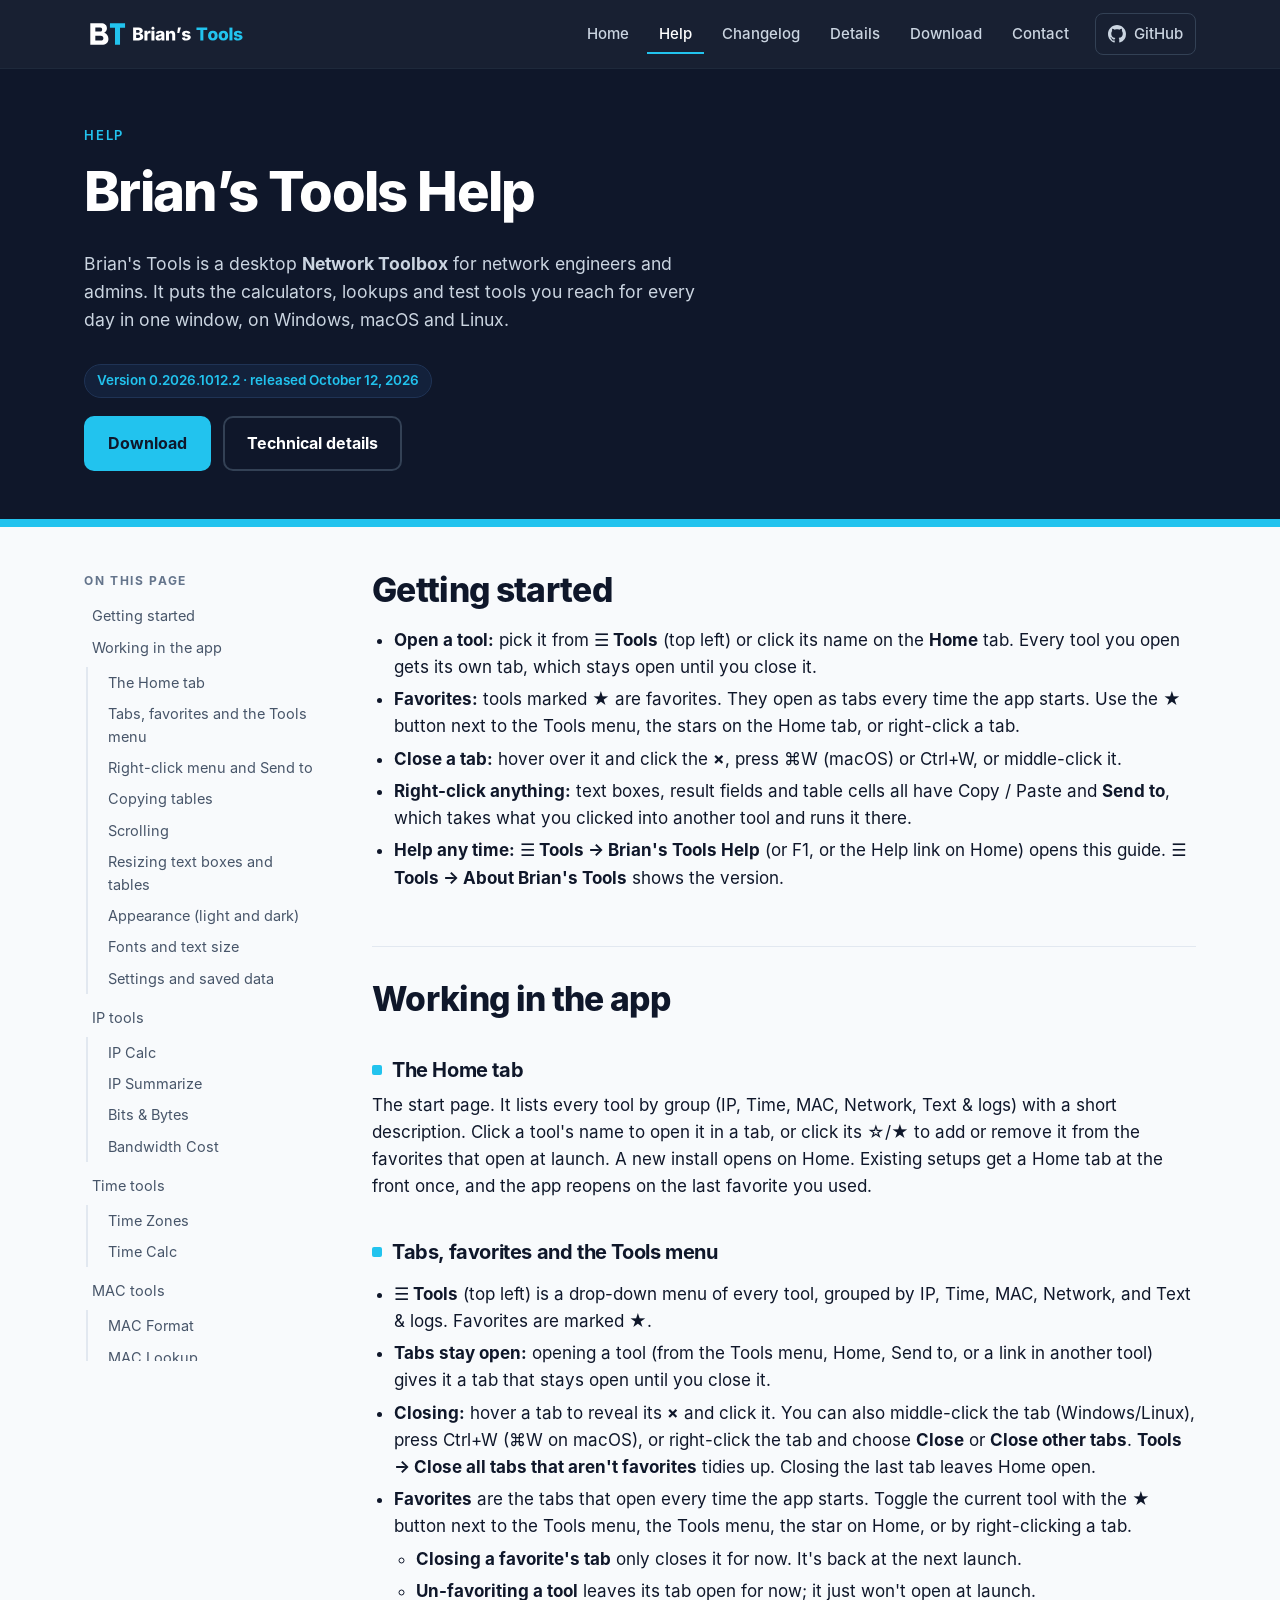
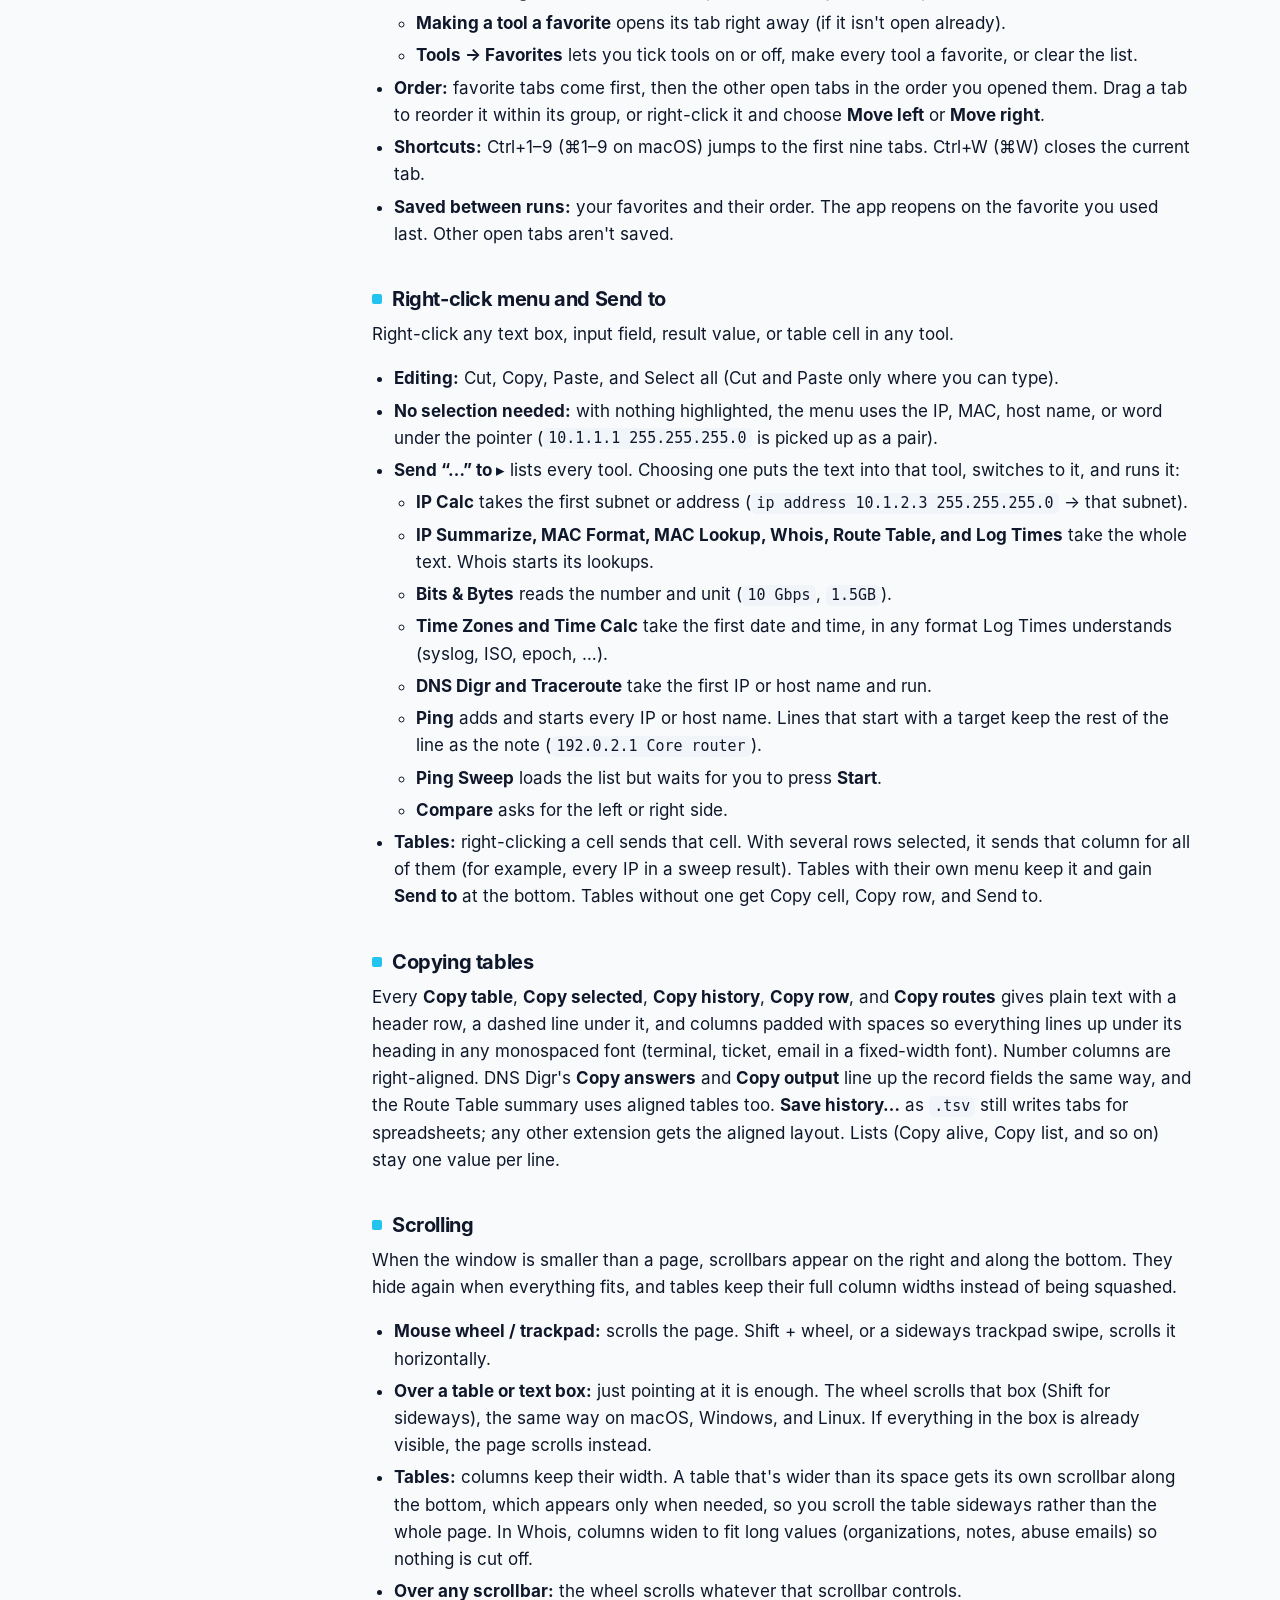
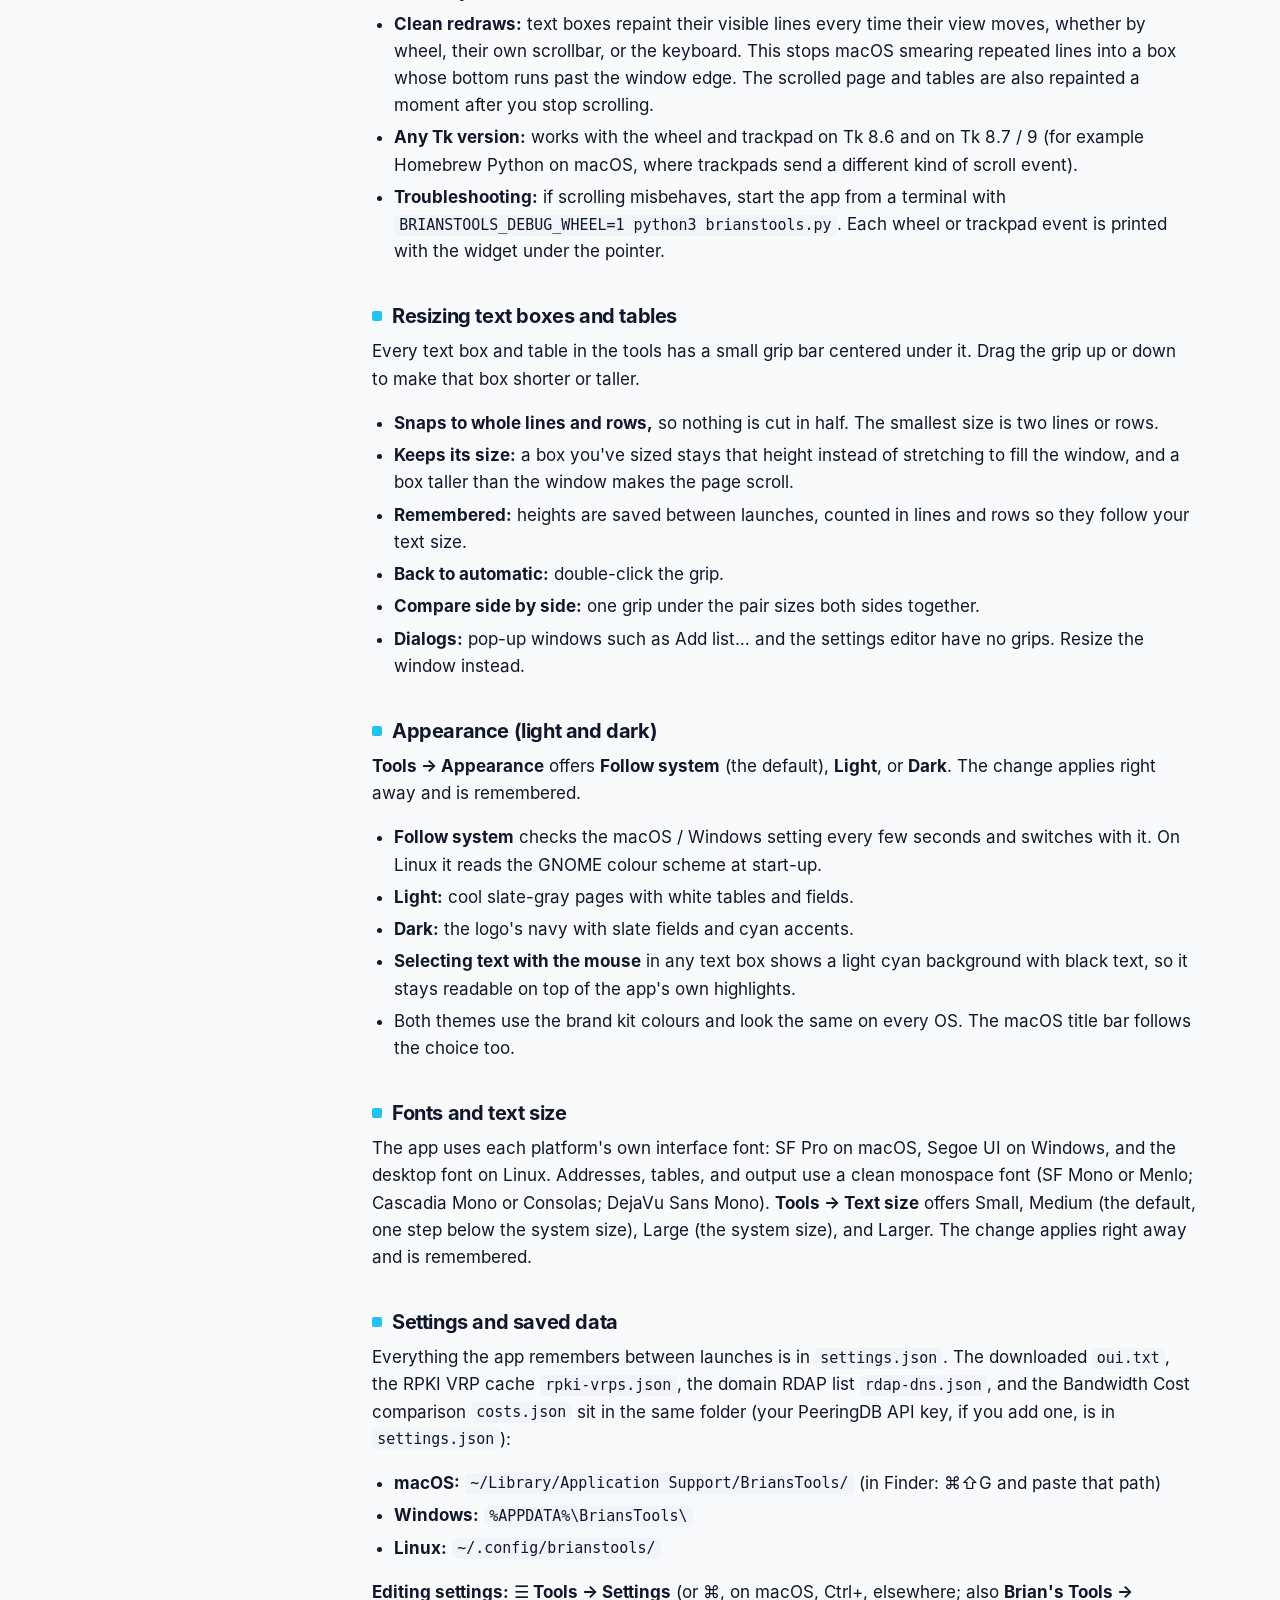
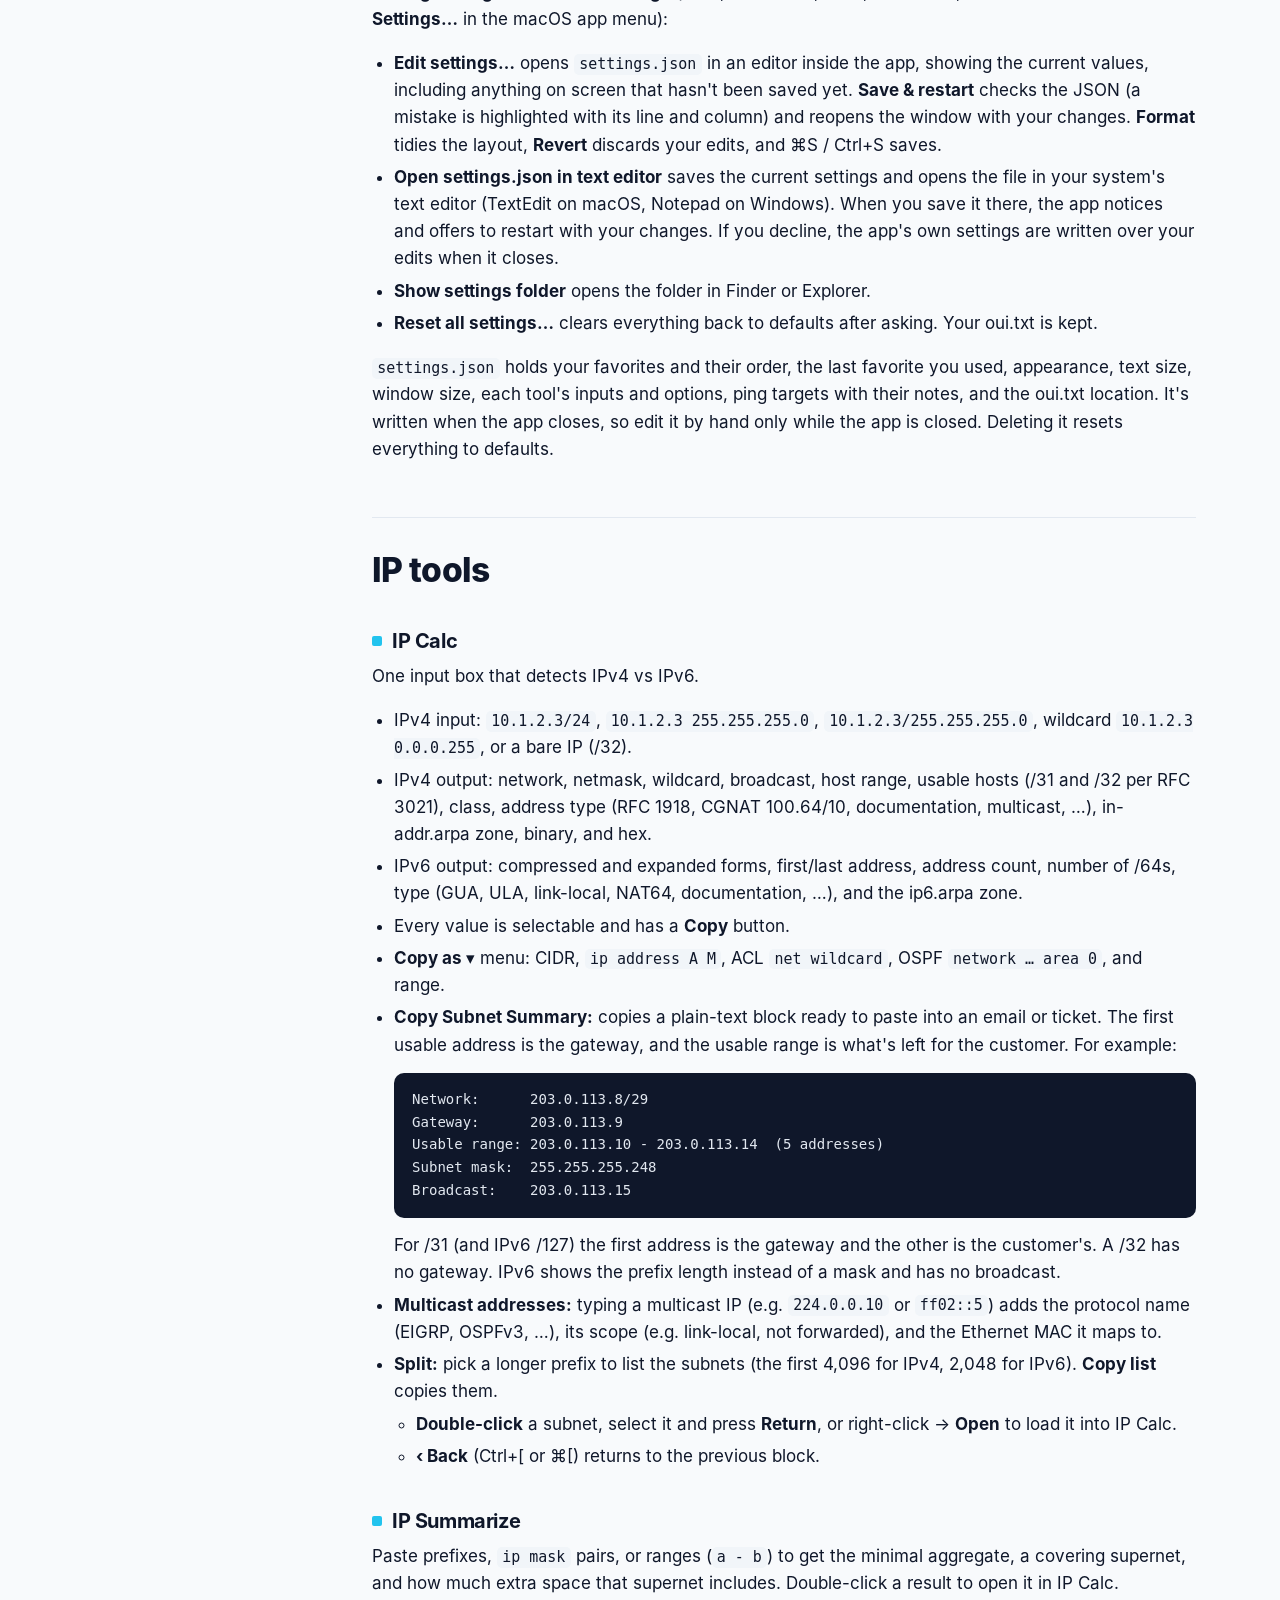
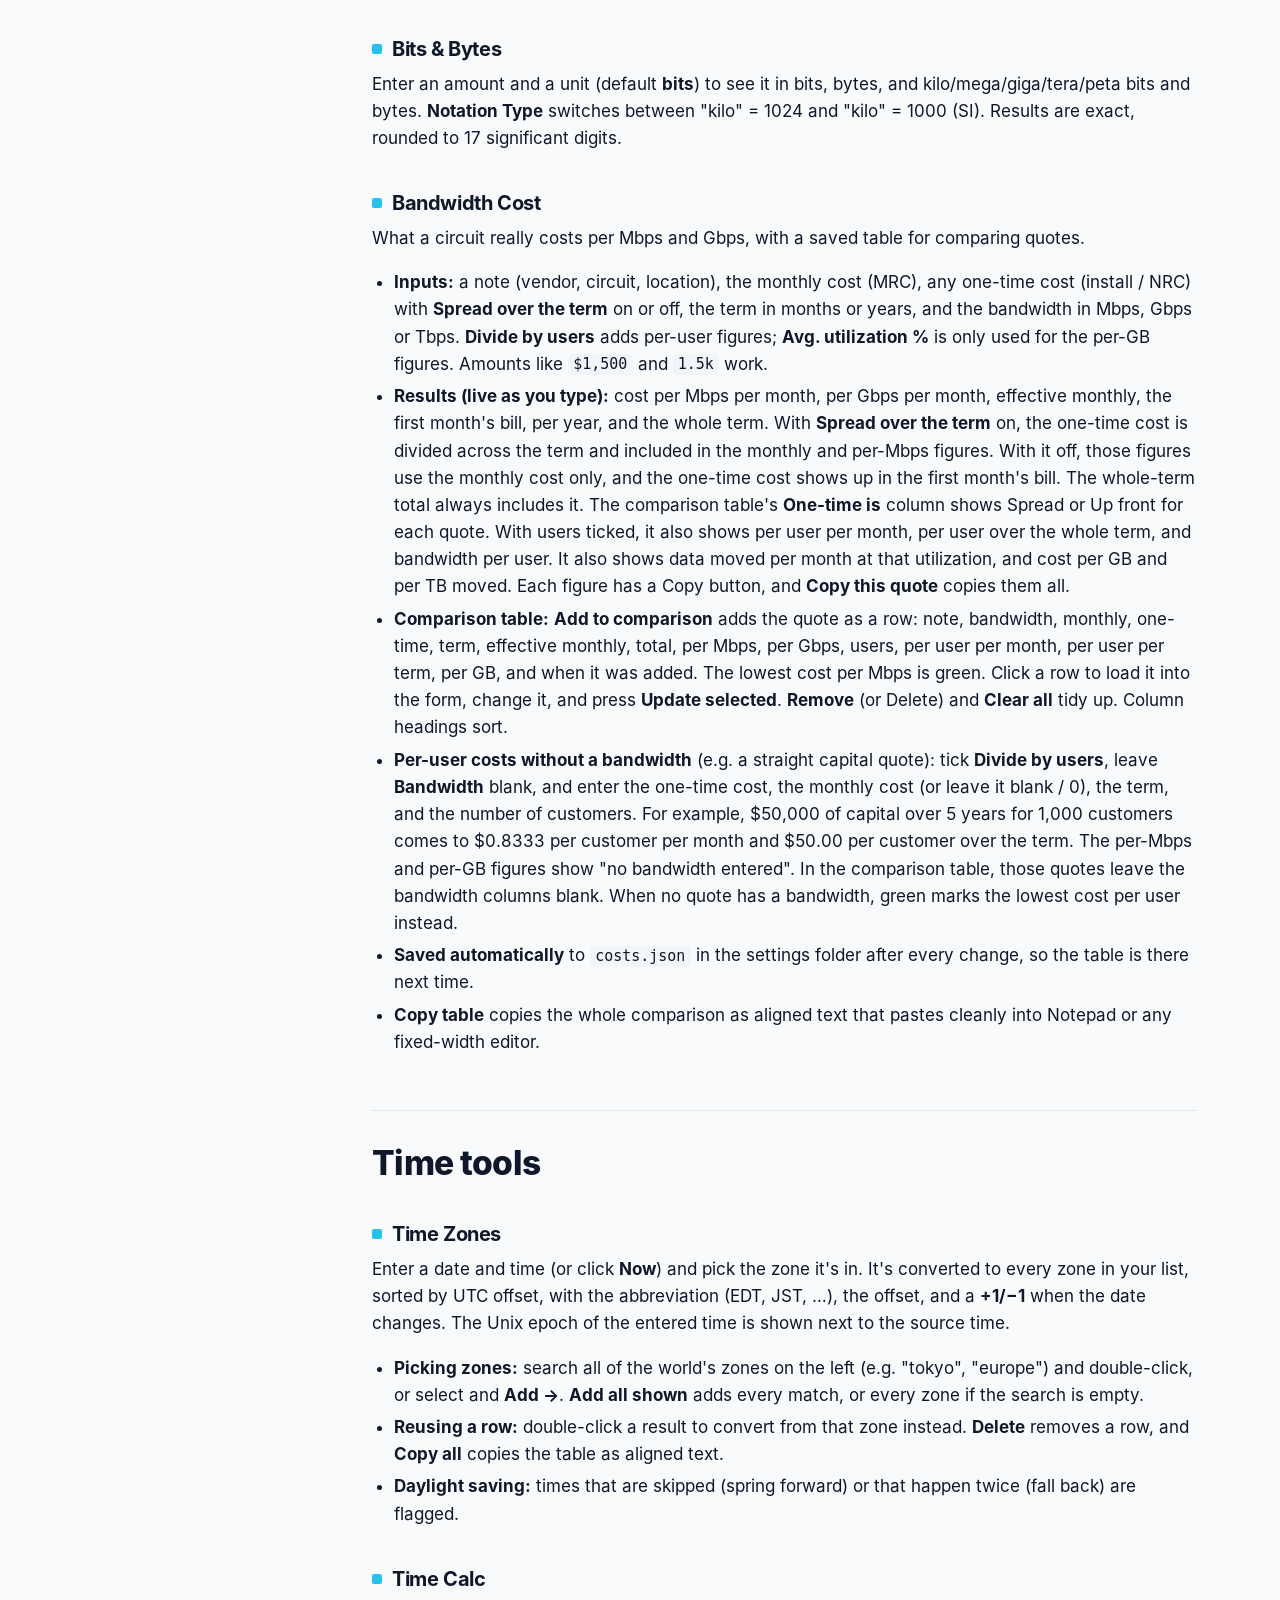
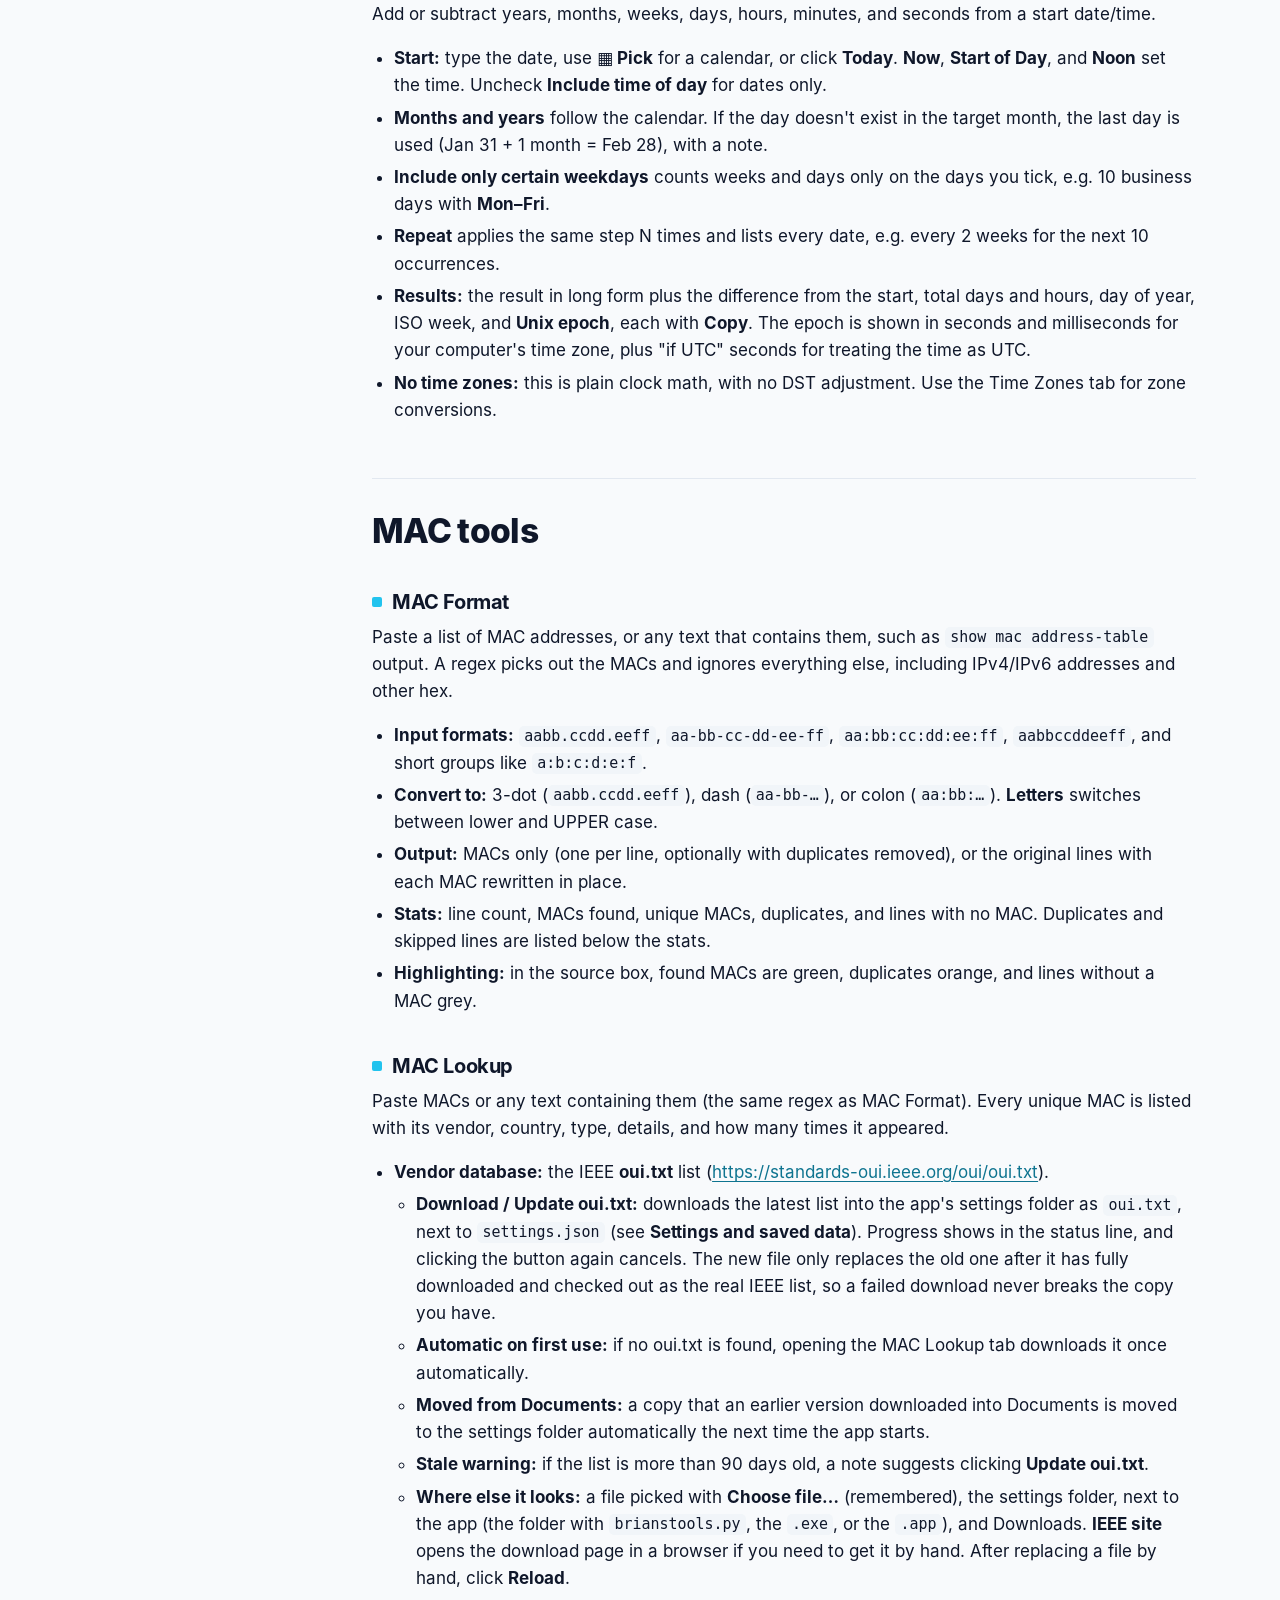
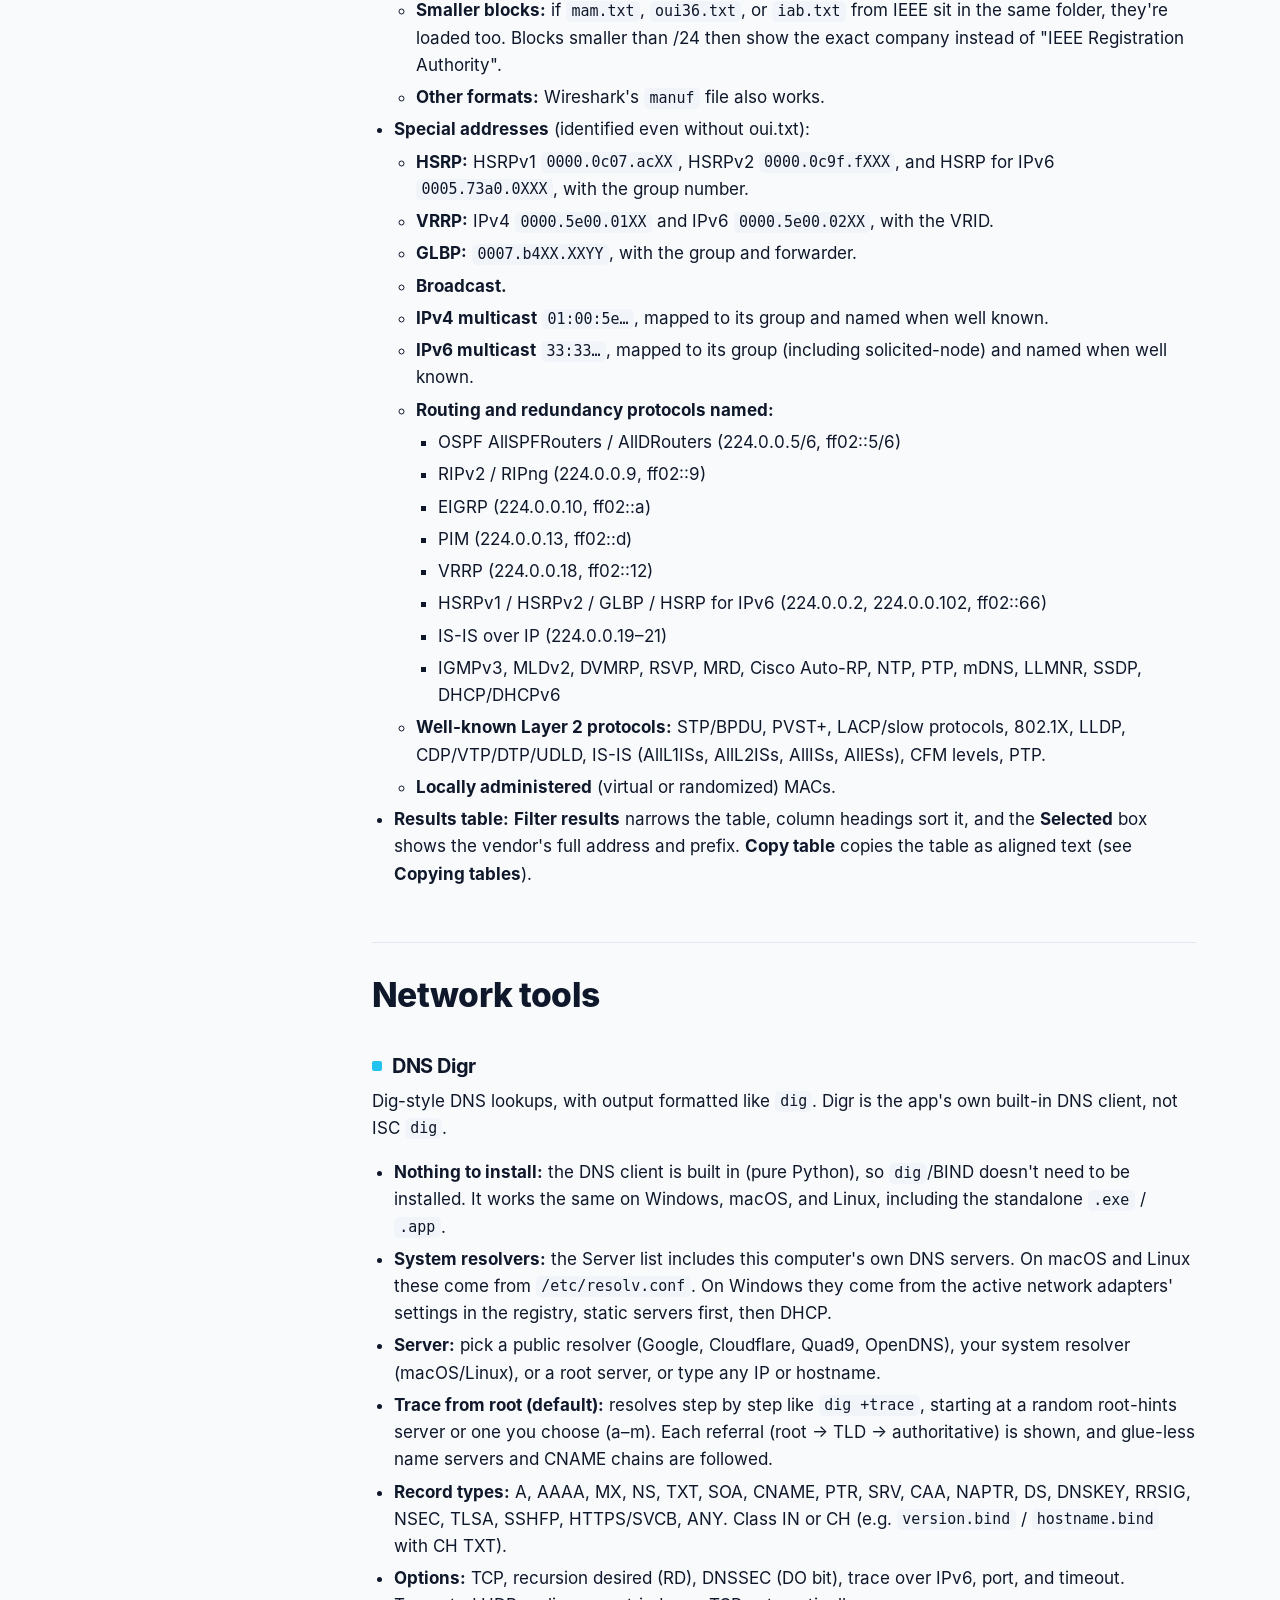
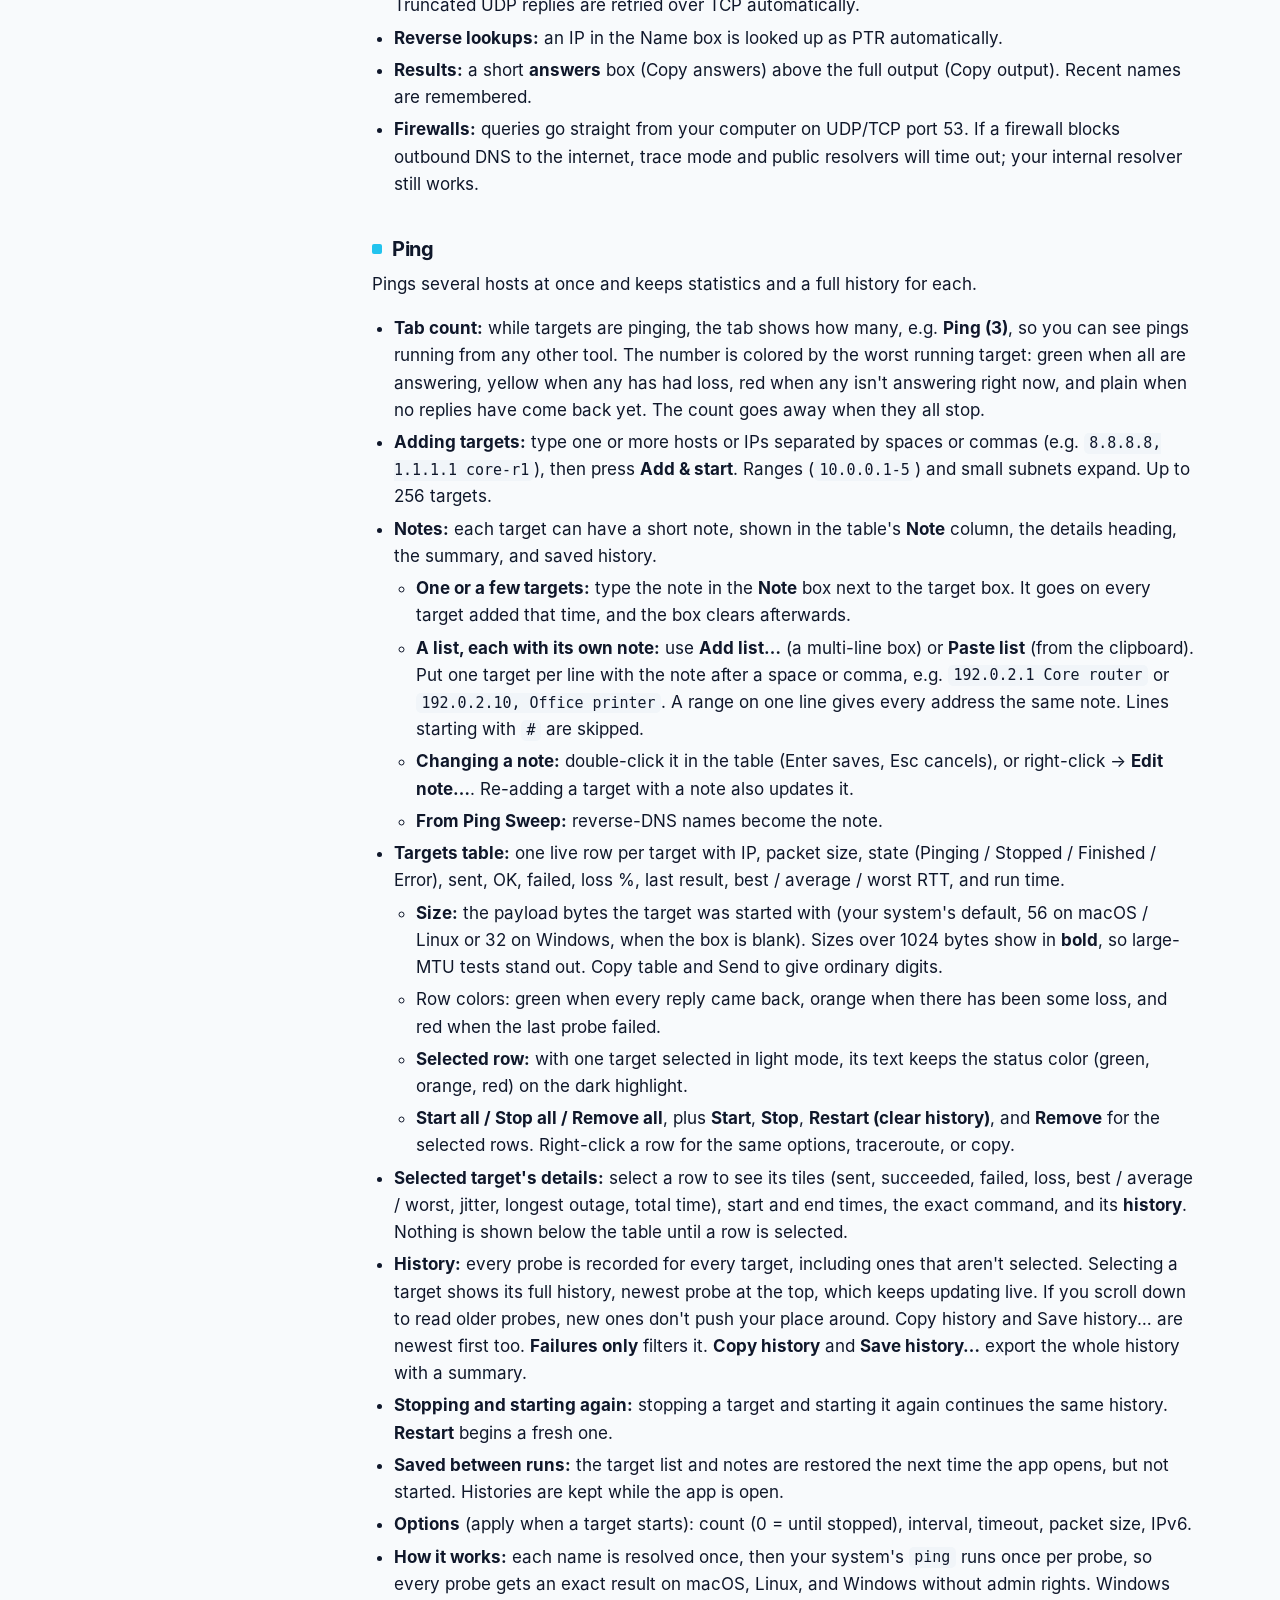
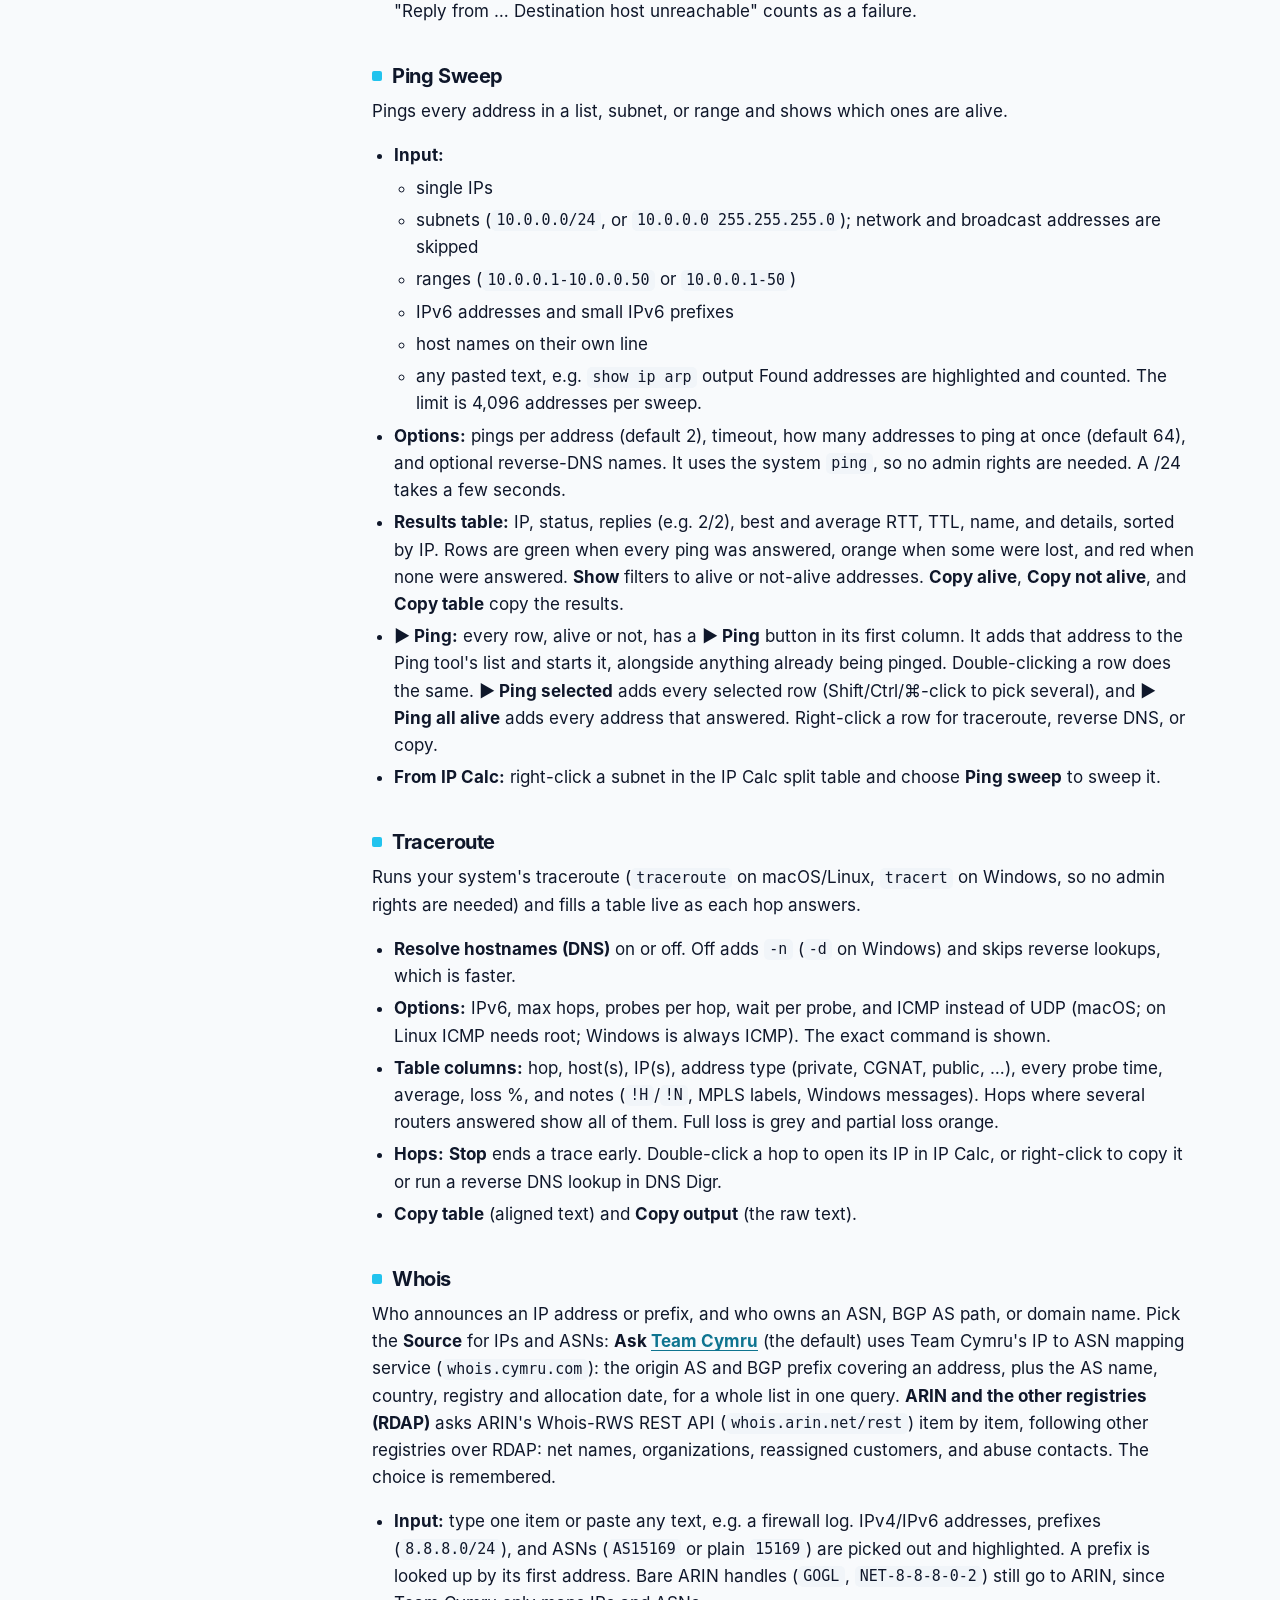
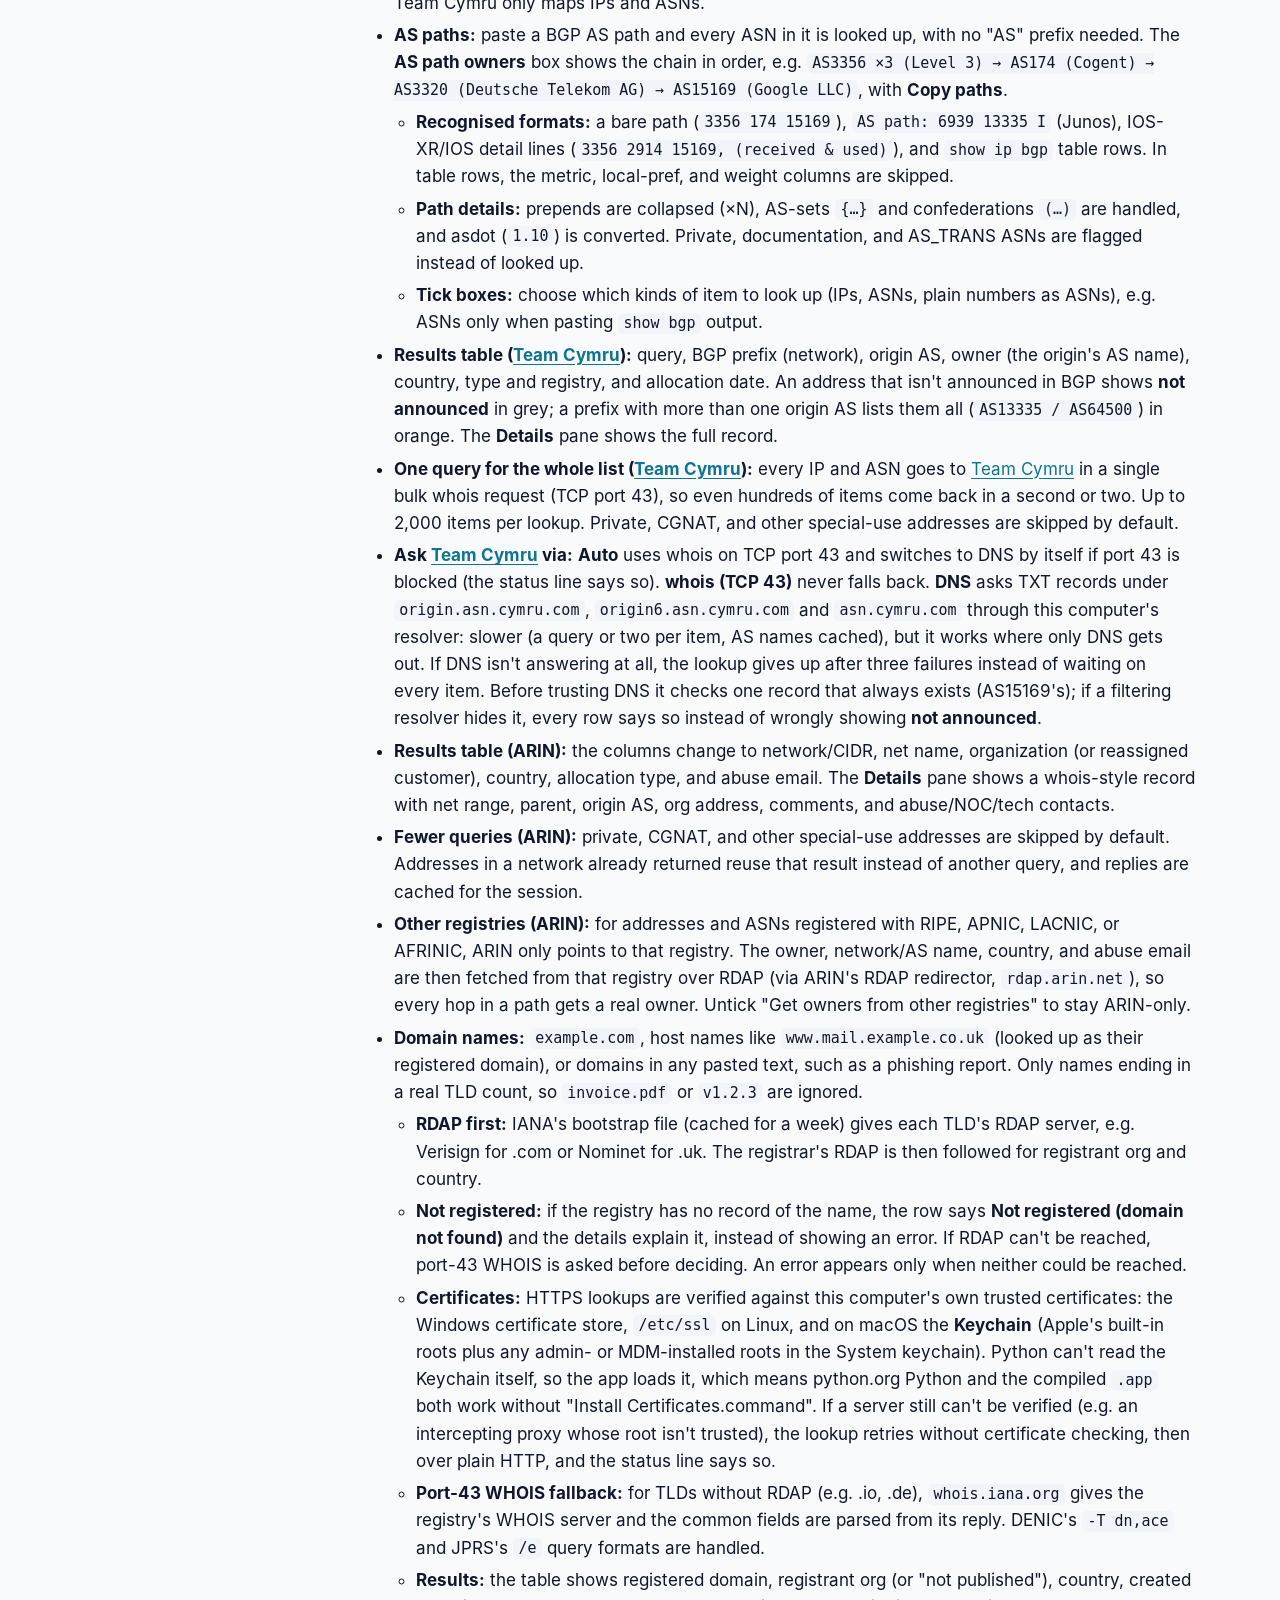
==== commit 9c6f7df5: "Add files via upload Updated to reflect 0.2026.1012.2" ====
--- a/help/index.html
+++ b/help/index.html
@@ -27,7 +27,7 @@
   <div class="wrap bar">
     <a class="brand" href="/" aria-label="Brian’s Tools home"><img src="/assets/brand/logo-reversed.svg" alt="Brian’s Tools" width="190" height="42"></a>
     <button class="menu-btn" aria-expanded="false" aria-controls="nav">Menu</button>
-    <nav id="nav" class="nav"><a href="/">Home</a><a href="/help/" aria-current="page">Help</a><a href="/details.html">Details</a><a href="/#download">Download</a><a href="/contact.html">Contact</a><a class="gh" href="https://github.com/briandean/brianstools" rel="noopener"><svg viewBox="0 0 16 16" width="18" height="18" aria-hidden="true"><path fill="currentColor" d="M8 0C3.58 0 0 3.58 0 8c0 3.54 2.29 6.53 5.47 7.59.4.07.55-.17.55-.38 0-.19-.01-.82-.01-1.49-2.01.37-2.53-.49-2.69-.94-.09-.23-.48-.94-.82-1.13-.28-.15-.68-.52-.01-.53.63-.01 1.08.58 1.23.82.72 1.21 1.87.87 2.33.66.07-.52.28-.87.51-1.07-1.78-.2-3.64-.89-3.64-3.95 0-.87.31-1.59.82-2.15-.08-.2-.36-1.02.08-2.12 0 0 .67-.21 2.2.82.64-.18 1.32-.27 2-.27.68 0 1.36.09 2 .27 1.53-1.04 2.2-.82 2.2-.82.44 1.1.16 1.92.08 2.12.51.56.82 1.27.82 2.15 0 3.07-1.87 3.75-3.65 3.95.29.25.54.73.54 1.48 0 1.07-.01 1.93-.01 2.2 0 .21.15.46.55.38A8.013 8.013 0 0016 8c0-4.42-3.58-8-8-8z"/></svg><span>GitHub</span></a></nav>
+    <nav id="nav" class="nav"><a href="/">Home</a><a href="/help/" aria-current="page">Help</a><a href="/changelog.html">Changelog</a><a href="/details.html">Details</a><a href="/#download">Download</a><a href="/contact.html">Contact</a><a class="gh" href="https://github.com/briandean/brianstools" rel="noopener"><svg viewBox="0 0 16 16" width="18" height="18" aria-hidden="true"><path fill="currentColor" d="M8 0C3.58 0 0 3.58 0 8c0 3.54 2.29 6.53 5.47 7.59.4.07.55-.17.55-.38 0-.19-.01-.82-.01-1.49-2.01.37-2.53-.49-2.69-.94-.09-.23-.48-.94-.82-1.13-.28-.15-.68-.52-.01-.53.63-.01 1.08.58 1.23.82.72 1.21 1.87.87 2.33.66.07-.52.28-.87.51-1.07-1.78-.2-3.64-.89-3.64-3.95 0-.87.31-1.59.82-2.15-.08-.2-.36-1.02.08-2.12 0 0 .67-.21 2.2.82.64-.18 1.32-.27 2-.27.68 0 1.36.09 2 .27 1.53-1.04 2.2-.82 2.2-.82.44 1.1.16 1.92.08 2.12.51.56.82 1.27.82 2.15 0 3.07-1.87 3.75-3.65 3.95.29.25.54.73.54 1.48 0 1.07-.01 1.93-.01 2.2 0 .21.15.46.55.38A8.013 8.013 0 0016 8c0-4.42-3.58-8-8-8z"/></svg><span>GitHub</span></a></nav>
   </div>
 </header>
 <main id="main">
@@ -36,11 +36,11 @@
   <p class="eyebrow">Help</p>
   <h1>Brian’s Tools Help</h1>
   <div class="lede"><p>Brian's Tools is a desktop <strong>Network Toolbox</strong> for network engineers and admins. It puts the calculators, lookups and test tools you reach for every day in one window, on Windows, macOS and Linux.</p></div>
-  <p class="ver-chip">Version 0.2026.1011 · released October 11, 2026</p>
+  <p class="ver-chip">Version 0.2026.1012.2 · released October 12, 2026</p>
   <p class="cta"><a class="btn btn-primary" href="/#download">Download</a> <a class="btn btn-ghost" href="/details.html">Technical details</a></p>
 </div></section>
 <div class="wrap doc-layout">
-  <aside class="doc-toc" aria-label="On this page"><p class="toc-title">On this page</p><ul class="toc"><li><a href="#getting-started">Getting started</a></li><li><a href="#working-in-the-app">Working in the app</a><ul><li><a href="#the-home-tab">The Home tab</a></li><li><a href="#tabs-favorites-and-the-tools-menu">Tabs, favorites and the Tools menu</a></li><li><a href="#right-click-menu-and-send-to">Right-click menu and Send to</a></li><li><a href="#copying-tables">Copying tables</a></li><li><a href="#scrolling">Scrolling</a></li><li><a href="#appearance-light-and-dark">Appearance (light and dark)</a></li><li><a href="#fonts-and-text-size">Fonts and text size</a></li><li><a href="#settings-and-saved-data">Settings and saved data</a></li></ul></li><li><a href="#ip-tools">IP tools</a><ul><li><a href="#ip-calc">IP Calc</a></li><li><a href="#ip-summarize">IP Summarize</a></li><li><a href="#bits-bytes">Bits & Bytes</a></li><li><a href="#bandwidth-cost">Bandwidth Cost</a></li></ul></li><li><a href="#time-tools">Time tools</a><ul><li><a href="#time-zones">Time Zones</a></li><li><a href="#time-calc">Time Calc</a></li></ul></li><li><a href="#mac-tools">MAC tools</a><ul><li><a href="#mac-format">MAC Format</a></li><li><a href="#mac-lookup">MAC Lookup</a></li></ul></li><li><a href="#network-tools">Network tools</a><ul><li><a href="#dns-digr">DNS Digr</a></li><li><a href="#ping">Ping</a></li><li><a href="#ping-sweep">Ping Sweep</a></li><li><a href="#traceroute">Traceroute</a></li><li><a href="#whois">Whois</a></li><li><a href="#route-table">Route Table</a></li><li><a href="#irr-rpki">IRR / RPKI</a></li></ul></li><li><a href="#text-and-log-tools">Text and log tools</a><ul><li><a href="#compare">Compare</a></li><li><a href="#log-times">Log Times</a></li></ul></li><li><a href="#keyboard-shortcuts">Keyboard shortcuts</a></li><li><a href="#network-use-and-privacy">Network use and privacy</a></li><li><a href="#troubleshooting">Troubleshooting</a></li><li><a href="#about">About</a></li></ul></aside>
+  <aside class="doc-toc" aria-label="On this page"><p class="toc-title">On this page</p><ul class="toc"><li><a href="#getting-started">Getting started</a></li><li><a href="#working-in-the-app">Working in the app</a><ul><li><a href="#the-home-tab">The Home tab</a></li><li><a href="#tabs-favorites-and-the-tools-menu">Tabs, favorites and the Tools menu</a></li><li><a href="#right-click-menu-and-send-to">Right-click menu and Send to</a></li><li><a href="#copying-tables">Copying tables</a></li><li><a href="#scrolling">Scrolling</a></li><li><a href="#resizing-text-boxes-and-tables">Resizing text boxes and tables</a></li><li><a href="#appearance-light-and-dark">Appearance (light and dark)</a></li><li><a href="#fonts-and-text-size">Fonts and text size</a></li><li><a href="#settings-and-saved-data">Settings and saved data</a></li></ul></li><li><a href="#ip-tools">IP tools</a><ul><li><a href="#ip-calc">IP Calc</a></li><li><a href="#ip-summarize">IP Summarize</a></li><li><a href="#bits-bytes">Bits & Bytes</a></li><li><a href="#bandwidth-cost">Bandwidth Cost</a></li></ul></li><li><a href="#time-tools">Time tools</a><ul><li><a href="#time-zones">Time Zones</a></li><li><a href="#time-calc">Time Calc</a></li></ul></li><li><a href="#mac-tools">MAC tools</a><ul><li><a href="#mac-format">MAC Format</a></li><li><a href="#mac-lookup">MAC Lookup</a></li></ul></li><li><a href="#network-tools">Network tools</a><ul><li><a href="#dns-digr">DNS Digr</a></li><li><a href="#ping">Ping</a></li><li><a href="#ping-sweep">Ping Sweep</a></li><li><a href="#traceroute">Traceroute</a></li><li><a href="#whois">Whois</a></li><li><a href="#route-table">Route Table</a></li><li><a href="#irr-rpki">IRR / RPKI</a></li><li><a href="#peeringdb">PeeringDB</a></li></ul></li><li><a href="#text-and-log-tools">Text and log tools</a><ul><li><a href="#compare">Compare</a></li><li><a href="#log-times">Log Times</a></li></ul></li><li><a href="#keyboard-shortcuts">Keyboard shortcuts</a></li><li><a href="#network-use-and-privacy">Network use and privacy</a></li><li><a href="#troubleshooting">Troubleshooting</a></li><li><a href="#about">About</a></li></ul></aside>
   <article class="doc help">
 <h2 id="getting-started">Getting started</h2>
 <ul>
@@ -102,6 +102,16 @@
 <li><strong>Any Tk version:</strong> works with the wheel and trackpad on Tk 8.6 and on Tk 8.7 / 9 (for example Homebrew Python on macOS, where trackpads send a different kind of scroll event).</li>
 <li><strong>Troubleshooting:</strong> if scrolling misbehaves, start the app from a terminal with <code>BRIANSTOOLS_DEBUG_WHEEL=1 python3 brianstools.py</code>. Each wheel or trackpad event is printed with the widget under the pointer.</li>
 </ul>
+<h3 id="resizing-text-boxes-and-tables">Resizing text boxes and tables</h3>
+<p>Every text box and table in the tools has a small grip bar centered under it. Drag the grip up or down to make that box shorter or taller.</p>
+<ul>
+<li><strong>Snaps to whole lines and rows,</strong> so nothing is cut in half. The smallest size is two lines or rows.</li>
+<li><strong>Keeps its size:</strong> a box you've sized stays that height instead of stretching to fill the window, and a box taller than the window makes the page scroll.</li>
+<li><strong>Remembered:</strong> heights are saved between launches, counted in lines and rows so they follow your text size.</li>
+<li><strong>Back to automatic:</strong> double-click the grip.</li>
+<li><strong>Compare side by side:</strong> one grip under the pair sizes both sides together.</li>
+<li><strong>Dialogs:</strong> pop-up windows such as Add list… and the settings editor have no grips. Resize the window instead.</li>
+</ul>
 <h3 id="appearance-light-and-dark">Appearance (light and dark)</h3>
 <p><strong>Tools → Appearance</strong> offers <strong>Follow system</strong> (the default), <strong>Light</strong>, or <strong>Dark</strong>. The change applies right away and is remembered.</p>
 <ul>
@@ -114,7 +124,7 @@
 <h3 id="fonts-and-text-size">Fonts and text size</h3>
 <p>The app uses each platform's own interface font: SF Pro on macOS, Segoe UI on Windows, and the desktop font on Linux. Addresses, tables, and output use a clean monospace font (SF Mono or Menlo; Cascadia Mono or Consolas; DejaVu Sans Mono). <strong>Tools → Text size</strong> offers Small, Medium (the default, one step below the system size), Large (the system size), and Larger. The change applies right away and is remembered.</p>
 <h3 id="settings-and-saved-data">Settings and saved data</h3>
-<p>Everything the app remembers between launches is in <code>settings.json</code>. The downloaded <code>oui.txt</code>, the RPKI VRP cache <code>rpki-vrps.json</code>, the domain RDAP list <code>rdap-dns.json</code>, and the Bandwidth Cost comparison <code>costs.json</code> sit in the same folder:</p>
+<p>Everything the app remembers between launches is in <code>settings.json</code>. The downloaded <code>oui.txt</code>, the RPKI VRP cache <code>rpki-vrps.json</code>, the domain RDAP list <code>rdap-dns.json</code>, and the Bandwidth Cost comparison <code>costs.json</code> sit in the same folder (your PeeringDB API key, if you add one, is in <code>settings.json</code>):</p>
 <ul>
 <li><strong>macOS:</strong> <code>~/Library/Application Support/BriansTools/</code> (in Finder: ⌘⇧G and paste that path)</li>
 <li><strong>Windows:</strong> <code>%APPDATA%\BriansTools\</code></li>
@@ -305,9 +315,9 @@
 <li><strong>Copy table</strong> (aligned text) and <strong>Copy output</strong> (the raw text).</li>
 </ul>
 <h3 id="whois">Whois</h3>
-<p>IP address, prefix, and ASN lookups using ARIN's Whois-RWS REST API (<code>whois.arin.net/rest</code>, JSON).</p>
-<ul>
-<li><strong>Input:</strong> type one item or paste any text, e.g. a firewall log. IPv4/IPv6 addresses, prefixes (<code>8.8.8.0/24</code>), and ASNs (<code>AS15169</code> or plain <code>15169</code>) are picked out and highlighted. Bare handles (<code>GOGL</code>, <code>NET-8-8-8-0-2</code>, <code>ABUSE5250-ARIN</code>) work too.</li>
+<p>Who announces an IP address or prefix, and who owns an ASN, BGP AS path, or domain name. Pick the <strong>Source</strong> for IPs and ASNs: <strong>Ask <a href="https://www.team-cymru.com" rel="noopener">Team Cymru</a></strong> (the default) uses Team Cymru's IP to ASN mapping service (<code>whois.cymru.com</code>): the origin AS and BGP prefix covering an address, plus the AS name, country, registry and allocation date, for a whole list in one query. <strong>ARIN and the other registries (RDAP)</strong> asks ARIN's Whois-RWS REST API (<code>whois.arin.net/rest</code>) item by item, following other registries over RDAP: net names, organizations, reassigned customers, and abuse contacts. The choice is remembered.</p>
+<ul>
+<li><strong>Input:</strong> type one item or paste any text, e.g. a firewall log. IPv4/IPv6 addresses, prefixes (<code>8.8.8.0/24</code>), and ASNs (<code>AS15169</code> or plain <code>15169</code>) are picked out and highlighted. A prefix is looked up by its first address. Bare ARIN handles (<code>GOGL</code>, <code>NET-8-8-8-0-2</code>) still go to ARIN, since Team Cymru only maps IPs and ASNs.</li>
 <li><strong>AS paths:</strong> paste a BGP AS path and every ASN in it is looked up, with no &quot;AS&quot; prefix needed. The <strong>AS path owners</strong> box shows the chain in order, e.g. <code>AS3356 ×3 (Level 3) → AS174 (Cogent) → AS3320 (Deutsche Telekom AG) → AS15169 (Google LLC)</code>, with <strong>Copy paths</strong>.
 <ul>
 <li><strong>Recognised formats:</strong> a bare path (<code>3356 174 15169</code>), <code>AS path: 6939 13335 I</code> (Junos), IOS-XR/IOS detail lines (<code>3356 2914 15169, (received &amp; used)</code>), and <code>show ip bgp</code> table rows. In table rows, the metric, local-pref, and weight columns are skipped.</li>
@@ -315,21 +325,25 @@
 <li><strong>Tick boxes:</strong> choose which kinds of item to look up (IPs, ASNs, plain numbers as ASNs), e.g. ASNs only when pasting <code>show bgp</code> output.</li>
 </ul>
 </li>
-<li><strong>Results table:</strong> network/CIDR, net name, organization (or reassigned customer), country, allocation type, and abuse email. The <strong>Details</strong> pane shows a whois-style record with net range, parent, origin AS, org address, comments, and abuse/NOC/tech contacts.</li>
-<li><strong>Fewer queries:</strong> private, CGNAT, and other special-use addresses are skipped by default. Addresses in a network already returned reuse that result instead of another query, and replies are cached for the session.</li>
+<li><strong>Results table (<a href="https://www.team-cymru.com" rel="noopener">Team Cymru</a>):</strong> query, BGP prefix (network), origin AS, owner (the origin's AS name), country, type and registry, and allocation date. An address that isn't announced in BGP shows <strong>not announced</strong> in grey; a prefix with more than one origin AS lists them all (<code>AS13335 / AS64500</code>) in orange. The <strong>Details</strong> pane shows the full record.</li>
+<li><strong>One query for the whole list (<a href="https://www.team-cymru.com" rel="noopener">Team Cymru</a>):</strong> every IP and ASN goes to <a href="https://www.team-cymru.com" rel="noopener">Team Cymru</a> in a single bulk whois request (TCP port 43), so even hundreds of items come back in a second or two. Up to 2,000 items per lookup. Private, CGNAT, and other special-use addresses are skipped by default.</li>
+<li><strong>Ask <a href="https://www.team-cymru.com" rel="noopener">Team Cymru</a> via:</strong> <strong>Auto</strong> uses whois on TCP port 43 and switches to DNS by itself if port 43 is blocked (the status line says so). <strong>whois (TCP 43)</strong> never falls back. <strong>DNS</strong> asks TXT records under <code>origin.asn.cymru.com</code>, <code>origin6.asn.cymru.com</code> and <code>asn.cymru.com</code> through this computer's resolver: slower (a query or two per item, AS names cached), but it works where only DNS gets out. If DNS isn't answering at all, the lookup gives up after three failures instead of waiting on every item. Before trusting DNS it checks one record that always exists (AS15169's); if a filtering resolver hides it, every row says so instead of wrongly showing <strong>not announced</strong>.</li>
+<li><strong>Results table (ARIN):</strong> the columns change to network/CIDR, net name, organization (or reassigned customer), country, allocation type, and abuse email. The <strong>Details</strong> pane shows a whois-style record with net range, parent, origin AS, org address, comments, and abuse/NOC/tech contacts.</li>
+<li><strong>Fewer queries (ARIN):</strong> private, CGNAT, and other special-use addresses are skipped by default. Addresses in a network already returned reuse that result instead of another query, and replies are cached for the session.</li>
+<li><strong>Other registries (ARIN):</strong> for addresses and ASNs registered with RIPE, APNIC, LACNIC, or AFRINIC, ARIN only points to that registry. The owner, network/AS name, country, and abuse email are then fetched from that registry over RDAP (via ARIN's RDAP redirector, <code>rdap.arin.net</code>), so every hop in a path gets a real owner. Untick &quot;Get owners from other registries&quot; to stay ARIN-only.</li>
 <li><strong>Domain names:</strong> <code>example.com</code>, host names like <code>www.mail.example.co.uk</code> (looked up as their registered domain), or domains in any pasted text, such as a phishing report. Only names ending in a real TLD count, so <code>invoice.pdf</code> or <code>v1.2.3</code> are ignored.
 <ul>
 <li><strong>RDAP first:</strong> IANA's bootstrap file (cached for a week) gives each TLD's RDAP server, e.g. Verisign for .com or Nominet for .uk. The registrar's RDAP is then followed for registrant org and country.</li>
 <li><strong>Not registered:</strong> if the registry has no record of the name, the row says <strong>Not registered (domain not found)</strong> and the details explain it, instead of showing an error. If RDAP can't be reached, port-43 WHOIS is asked before deciding. An error appears only when neither could be reached.</li>
 <li><strong>Certificates:</strong> HTTPS lookups are verified against this computer's own trusted certificates: the Windows certificate store, <code>/etc/ssl</code> on Linux, and on macOS the <strong>Keychain</strong> (Apple's built-in roots plus any admin- or MDM-installed roots in the System keychain). Python can't read the Keychain itself, so the app loads it, which means python.org Python and the compiled <code>.app</code> both work without &quot;Install Certificates.command&quot;. If a server still can't be verified (e.g. an intercepting proxy whose root isn't trusted), the lookup retries without certificate checking, then over plain HTTP, and the status line says so.</li>
 <li><strong>Port-43 WHOIS fallback:</strong> for TLDs without RDAP (e.g. .io, .de), <code>whois.iana.org</code> gives the registry's WHOIS server and the common fields are parsed from its reply. DENIC's <code>-T dn,ace</code> and JPRS's <code>/e</code> query formats are handled.</li>
-<li><strong>Results:</strong> the table shows registered domain, registrar, registrant org (or &quot;not published&quot;), country, abuse email, and expiry, with orange highlighting when it's under 30 days. Details include created/updated/expires dates, status codes, name servers, DNSSEC, registrar IANA ID, the source servers, and the raw WHOIS text when port 43 was used.</li>
+<li><strong>Results:</strong> the table shows registered domain, registrant org (or &quot;not published&quot;), country, created date (in the Allocated column), and the registrar and expiry in Notes (with ARIN as the source: registrar, abuse email and expiry in their own columns), with orange highlighting when expiry is under 30 days. Details include created/updated/expires dates, status codes, name servers, DNSSEC, registrar and abuse contacts, the source servers, and the raw WHOIS text when port 43 was used.</li>
 <li><strong>Links:</strong> right-click a domain row to dig, ping, or traceroute it. <strong>Open in ICANN Lookup</strong> opens the record on lookup.icann.org.</li>
 </ul>
 </li>
-<li><strong>Other registries:</strong> for addresses and ASNs registered with RIPE, APNIC, LACNIC, or AFRINIC, ARIN only points to that registry. The owner, network/AS name, country, and abuse email are then fetched from that registry over RDAP (via ARIN's RDAP redirector, <code>rdap.arin.net</code>), so every hop in a path gets a real owner. Untick &quot;Get owners from other registries&quot; to stay ARIN-only.</li>
-<li><strong>Right-click a row:</strong> copy the address or abuse email, open the network in IP Calc, or ping or traceroute the address. <strong>Open in ARIN Search</strong> opens the record on arin.net.</li>
-<li><strong>Terms of use:</strong> ARIN data is subject to ARIN's Whois Terms of Use.</li>
+<li><strong>Right-click a row:</strong> copy the address, then whatever the source gives: origin AS, AS name, and the BGP prefix in IP Calc (Team Cymru), or the abuse email and the network in IP Calc (ARIN). Ping or traceroute an address from here too. The Details button opens the item on <strong>bgp.he.net</strong> (Team Cymru) or <strong>ARIN Search</strong> (ARIN).</li>
+<li><strong>About <a href="https://www.team-cymru.com" rel="noopener">Team Cymru</a>'s data:</strong> <a href="https://www.team-cymru.com" rel="noopener">Team Cymru</a> builds the mapping from BGP feeds and the registries' delegation files. Country, registry and allocation date describe the registry allocation that covers the prefix, not the end user. There are no contacts or net names; switch the Source to ARIN and the other registries when you need abuse contacts. See <a href="https://www.team-cymru.com/ip-asn-mapping" rel="noopener">https://www.team-cymru.com/ip-asn-mapping</a>.</li>
+<li><strong>Terms of use:</strong> with the ARIN source, data is subject to ARIN's Whois Terms of Use.</li>
 </ul>
 <h3 id="route-table">Route Table</h3>
 <p>Paste or open the output of <code>show ip route</code> / <code>show route</code> and get summary tables. The platform is detected automatically: Cisco IOS / IOS-XE (<code>show ip route</code>, <code>show ipv6 route</code>), IOS-XR (<code>show route</code>), NX-OS (<code>show ip route</code>), Juniper Junos (<code>show route</code>, every table, e.g. inet.0 and inet6.0), or Arista EOS (<code>show ip route</code>).</p>
@@ -414,6 +428,19 @@
 <li><strong>Copy config</strong> and <strong>Save…</strong> export the filter. Copy table and Copy work on the two tables.</li>
 <li><strong>Send to IRR / RPKI:</strong> right-click text such as <code>neighbor 192.0.2.1 remote-as 64501</code> or an AS path to look those ASNs up.</li>
 </ul>
+<h3 id="peeringdb">PeeringDB</h3>
+<p>Look up networks, internet exchanges, facilities and organizations in <a href="https://www.peeringdb.com" rel="noopener">PeeringDB</a>, the interconnection database peering coordinators use, and see them laid out the way the website shows them.</p>
+<ul>
+<li><strong>Input:</strong> an ASN (<code>10279</code> or <code>AS10279</code>), a <a href="https://www.peeringdb.com" rel="noopener">PeeringDB</a> link such as <code>https://www.peeringdb.com/net/20321</code> (also <code>/ix/</code>, <code>/fac/</code> and <code>/org/</code> links, or <code>ix 26</code>), an exchange peering IP address (<code>206.126.110.58</code> or IPv6), or part of a name to search for. Press Return or <strong>Look up</strong>.</li>
+<li><strong>Networks, laid out like the website:</strong> the left column lists Organization, Also Known As, Long Name, Company Website and Website Override, Social Media, ASN, IRR as-set, Route Server and Looking Glass URLs, Network Types, IPv4/IPv6 Prefixes, Traffic Levels and Ratios, Geographic Scope, Protocols Supported, the Last Updated dates, Notes and RIR Status. The right column has <strong>Peering Policy Information</strong> (policy URL, general policy, multiple locations, ratio and contract requirements) and <strong>Contact Information</strong> (role, name, visibility, phone, e-mail). Below are <strong>Public Peering Exchange Points</strong> (exchange, ASN, IPv4, IPv6, capacity, port location, RS peer, BFD support, status) and <strong>Interconnection Facilities</strong> (facility, ASN, country, city).</li>
+<li><strong>Exchanges, facilities and organizations</strong> open the same way: an exchange shows its details, contacts, LAN (MTU, DOT1Q, route server ASN, IX-F export) and prefixes, every peer with their IPs, speed and policy, and its local facilities. A facility shows its address and contacts plus the exchanges and networks there. An organization lists its networks, exchanges and facilities.</li>
+<li><strong>Exchange IP addresses:</strong> looking up a peering IP finds the network that holds it, says which exchange and port speed, and highlights that row. Handy for an unfamiliar BGP neighbor.</li>
+<li><strong>Search:</strong> any other text searches network, exchange, facility and organization names (up to 25 matches of each). A single match opens straight away; otherwise double-click one.</li>
+<li><strong>Links:</strong> <strong>View on PeeringDB ↗</strong> opens the record on peeringdb.com. Inside the results, PeeringDB names (the organization, an exchange or facility row) open here, and <strong>◀ Back</strong> returns to the previous record. Websites, looking glasses and e-mail addresses open in your browser or mail app.</li>
+<li><strong>Tables:</strong> sort by clicking a heading, drag the grip under a table to resize it, and use <strong>Copy</strong> for an aligned text table. Double-click a row to open it. Right-click a row to open it here or on peeringdb.com, Whois or IRR / RPKI the ASN, ping or copy the IP addresses, or send any cell to another tool. <strong>Copy all</strong> copies the whole record as text.</li>
+<li><strong>API key (optional):</strong> PeeringDB works without an account, but anonymous queries are rate-limited and some contacts are only shown to logged-in users. Paste a free API key from your PeeringDB profile (<a href="https://docs.peeringdb.com/howto/api_keys/" rel="noopener">how to get one</a>) to raise the limit and see those contacts. The key is saved in <code>settings.json</code> and only ever sent to PeeringDB over verified HTTPS. If the rate limit is reached, the tool says so: wait a minute or add a key.</li>
+<li><strong>Send to:</strong> right-click text anywhere and send it to PeeringDB. A PeeringDB link, an ASN (e.g. from <code>remote-as 10279</code>), or an IP address in the text is picked out and looked up.</li>
+</ul>
 <h2 id="text-and-log-tools">Text and log tools</h2>
 <h3 id="compare">Compare</h3>
 <p>Compare two text files or pasted text, e.g. a router config before and after a change.</p>
@@ -543,11 +570,15 @@
 <tbody>
 <tr>
 <td>Whois</td>
-<td>ARIN Whois-RWS and RDAP (<code>whois.arin.net</code>, <code>rdap.arin.net</code>), the other registries' RDAP servers, IANA's RDAP list (<code>data.iana.org</code>), and domain registries' RDAP / WHOIS servers</td>
+<td><a href="https://www.team-cymru.com" rel="noopener">Team Cymru</a> (<code>whois.cymru.com</code> on TCP port 43, or DNS TXT lookups under <code>asn.cymru.com</code> through your resolver) for IPs and ASNs by default; with the ARIN source, ARIN Whois-RWS and RDAP (<code>whois.arin.net</code>, <code>rdap.arin.net</code>) and the other registries' RDAP servers; ARIN for ARIN handles; IANA's RDAP list (<code>data.iana.org</code>) and domain registries' RDAP / WHOIS servers for domain names</td>
 </tr>
 <tr>
 <td>IRR / RPKI</td>
 <td>Your chosen IRR server (default <code>whois.radb.net</code>, port 43); the RPKI VRP list (default <code>rpki.cloudflare.com</code>); with the wider option, RIPEstat (<code>stat.ripe.net</code>) and ARIN</td>
+</tr>
+<tr>
+<td>PeeringDB</td>
+<td>The PeeringDB API (<code>www.peeringdb.com/api</code>, HTTPS), with your API key if you enter one</td>
 </tr>
 <tr>
 <td>MAC Lookup</td>
@@ -575,7 +606,7 @@
 <li><strong>First launch is blocked:</strong> on macOS, right-click the app and choose <strong>Open</strong>. On Windows, SmartScreen → <strong>More info</strong> → <strong>Run anyway</strong>.</li>
 </ul>
 <h2 id="about">About</h2>
-<p>Version 0.2026.1011 · released October 11, 2026 · <a href="https://brianstools.net" rel="noopener">brianstools.net</a></p>
+<p>Version 0.2026.1012.2 · released October 12, 2026 · <a href="https://brianstools.net" rel="noopener">brianstools.net</a></p>
 <p>Brian's Tools is made by Brian Dean. Downloads, updates and news are at <a href="https://brianstools.net" rel="noopener">brianstools.net</a>.</p>
 <p>Versions before 1.0 are numbered by release date: <strong>0.YYYY.MMDD</strong>. For example, 0.2026.1011 was released on October 11, 2026, so a higher number is always newer.</p>
 <p class="print-note">In the app: <strong>☰ Tools → Brian’s Tools Help</strong> or <strong>F1</strong> opens this guide offline.</p></article>
@@ -584,8 +615,8 @@
 </main>
 <footer class="site-footer">
   <div class="wrap foot">
-    <div class="foot-brand"><img src="/assets/brand/mark-reversed.svg" alt="" width="54" height="36"><div><strong>Brian’s Tools</strong><span>Network Toolbox · 0.2026.1011</span></div></div>
-    <nav class="foot-nav"><a href="/">Home</a><a href="/help/">Help</a><a href="/details.html">Details</a><a href="/#download">Download</a><a href="/contact.html">Contact</a><a href="https://github.com/briandean/brianstools" rel="noopener">GitHub</a></nav>
+    <div class="foot-brand"><img src="/assets/brand/mark-reversed.svg" alt="" width="54" height="36"><div><strong>Brian’s Tools</strong><span>Network Toolbox · 0.2026.1012.2</span></div></div>
+    <nav class="foot-nav"><a href="/">Home</a><a href="/help/">Help</a><a href="/changelog.html">Changelog</a><a href="/details.html">Details</a><a href="/#download">Download</a><a href="/contact.html">Contact</a><a href="https://github.com/briandean/brianstools" rel="noopener">GitHub</a></nav>
     <p class="fine">© 2026 Brian Dean · brianstools.net</p>
   </div>
 </footer>
--- a/assets/css/site.css
+++ b/assets/css/site.css
@@ -219,3 +219,14 @@
 @media (max-width:1000px){.hl-grid{grid-template-columns:repeat(2,1fr)}}
 @media (max-width:640px){.hl-grid{grid-template-columns:1fr}}
 @media print{.site-header,.site-footer,.doc-toc,.cta{display:none}.page-head{background:none;color:#000;border:0}.doc-layout{display:block}}
+.gallery-grid{grid-template-columns:repeat(2,1fr)}
+.shot a{display:block;cursor:zoom-in}
+@media (max-width:900px){.gallery-grid{grid-template-columns:1fr}}
+.hl-grid{grid-template-columns:repeat(3,1fr)}
+.whatsnew{display:inline-flex;align-items:center;gap:10px;margin-top:14px;color:#e2e8f0;text-decoration:none;font-size:15px;background:#13213b;border:1px solid #1f3355;border-radius:99px;padding:6px 14px 6px 6px}
+.whatsnew span{background:var(--cyan);color:var(--navy);font-weight:800;font-size:12px;letter-spacing:.06em;text-transform:uppercase;border-radius:99px;padding:3px 9px}
+.whatsnew:hover{border-color:var(--cyan)}
+.doc.changelog h2{font-size:1.6rem}
+.doc.changelog h3{font-size:1.05rem;text-transform:uppercase;letter-spacing:.1em;color:var(--slate-dk);margin-top:1.6em}
+@media (max-width:1000px){.hl-grid{grid-template-columns:repeat(2,1fr)}}
+@media (max-width:640px){.hl-grid{grid-template-columns:1fr}.whatsnew{font-size:14px}}
